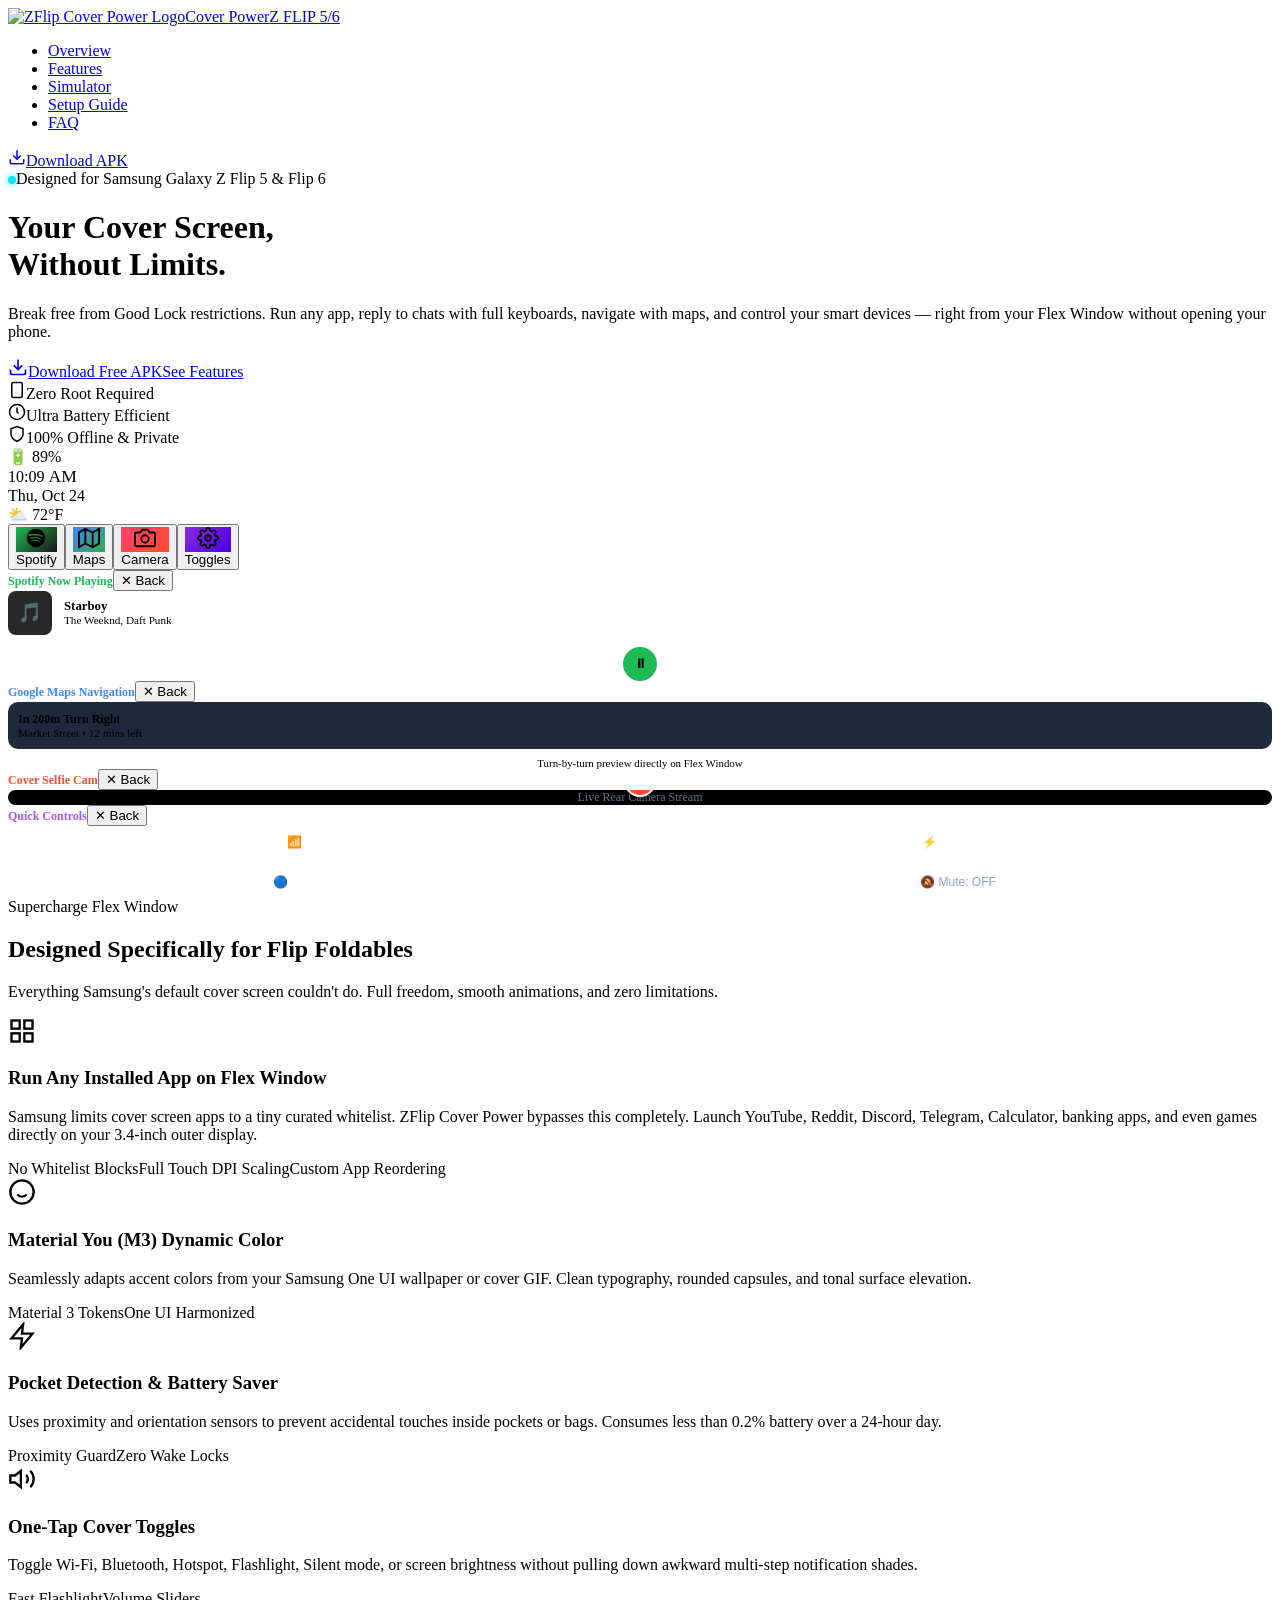
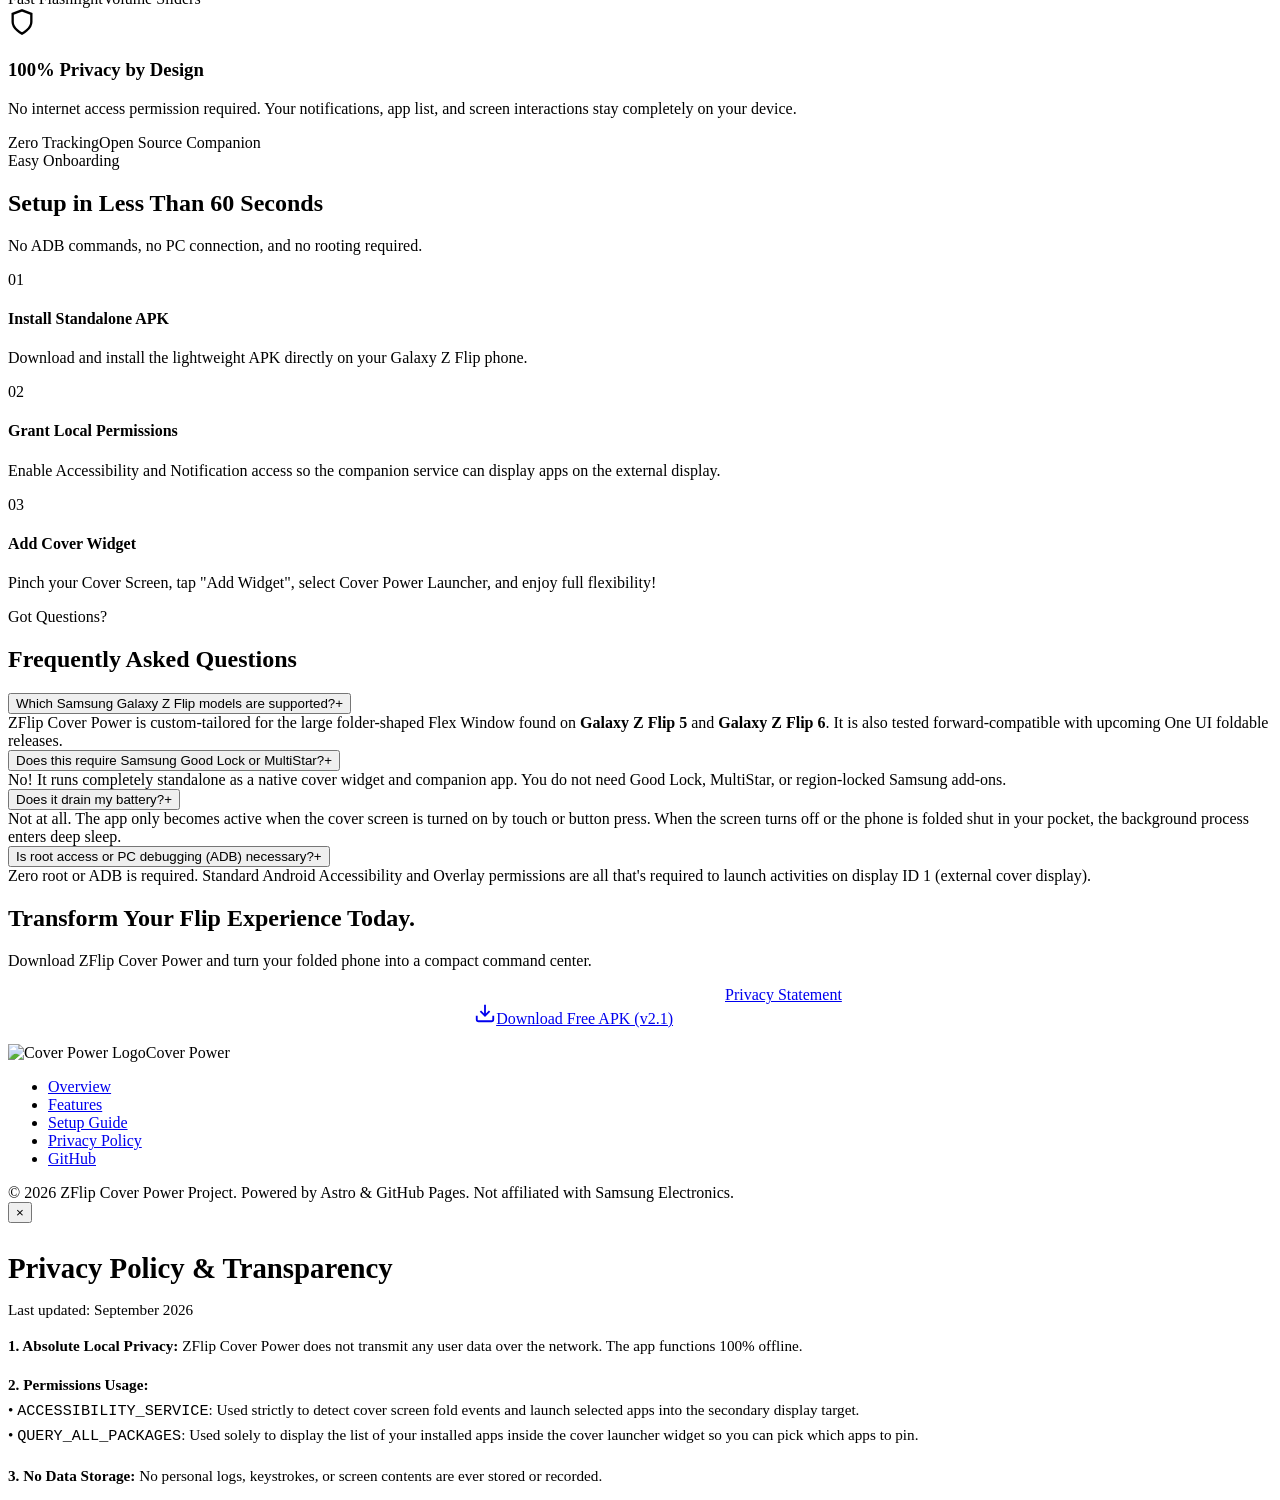
==== index.html @ f15e0ca6 "feat: initial static build for GitHub Pages" ====
<!DOCTYPE html><html lang="en"><head><meta charset="UTF-8"><meta name="viewport" content="width=device-width, initial-scale=1.0"><title>ZFlip Cover Power — Ultimate Cover Screen Launcher for Galaxy Z Flip</title><meta name="description" content="Unleash the full potential of your Samsung Galaxy Z Flip 5 &amp; Flip 6 Flex Window. Run any app, interactive widgets, quick toggles, and customized dashboards without opening your phone."><meta name="keywords" content="galaxy z flip 5 cover screen, z flip 6 flex window, good lock alternative, cover screen launcher, samsung foldable apps, material you android"><!-- OpenGraph --><meta property="og:title" content="ZFlip Cover Power — Unleash Your Galaxy Z Flip Cover Screen"><meta property="og:description" content="Run any app, widget, and quick toggle directly on your Z Flip Flex Window."><meta property="og:image" content="/zflip-power-cover-page/assets/hero_zflip.jpg"><meta property="og:type" content="website"><meta name="theme-color" content="#0b0d13"><!-- Google Fonts --><link rel="preconnect" href="https://fonts.googleapis.com"><link rel="preconnect" href="https://fonts.gstatic.com" crossorigin><link href="https://fonts.googleapis.com/css2?family=Plus+Jakarta+Sans:wght@400;500;600;700;800&family=Space+Grotesk:wght@500;600;700&display=swap" rel="stylesheet"><link rel="stylesheet" href="/zflip-power-cover-page/css/style.css"><link rel="icon" type="image/png" href="/zflip-power-cover-page/assets/logo.png"></head><body><!-- Navigation --><nav class="navbar"><div class="container nav-inner"><a href="#" class="brand-link"><img src="/zflip-power-cover-page/assets/logo.png" alt="ZFlip Cover Power Logo" class="brand-logo"><span class="brand-title">Cover Power</span><span class="brand-badge">Z FLIP 5/6</span></a><ul class="nav-links"><li><a href="#overview">Overview</a></li><li><a href="#features">Features</a></li><li><a href="#simulator">Simulator</a></li><li><a href="#guide">Setup Guide</a></li><li><a href="#faq">FAQ</a></li></ul><div class="nav-actions"><a href="#download" class="btn btn-primary"><svg width="18" height="18" viewBox="0 0 24 24" fill="none" stroke="currentColor" stroke-width="2"><path d="M21 15v4a2 2 0 0 1-2 2H5a2 2 0 0 1-2-2v-4"></path><polyline points="7 10 12 15 17 10"></polyline><line x1="12" y1="15" x2="12" y2="3"></line></svg>Download APK</a></div></div></nav><!-- Hero Section --><header class="hero" id="overview"><div class="container hero-grid"><div class="hero-content"><div class="hero-pill"><span style="display:inline-block; width:8px; height:8px; border-radius:50%; background:#00e5ff; box-shadow:0 0 8px #00e5ff;"></span>Designed for Samsung Galaxy Z Flip 5 & Flip 6</div><h1 class="hero-title">Your Cover Screen,<br><span class="gradient-text">Without Limits.</span></h1><p class="hero-lead">Break free from Good Lock restrictions. Run any app, reply to chats with full keyboards, navigate with maps, and control your smart devices — right from your Flex Window without opening your phone.</p><div class="hero-actions"><a href="#download" class="btn btn-primary btn-large"><svg width="20" height="20" viewBox="0 0 24 24" fill="none" stroke="currentColor" stroke-width="2"><path d="M21 15v4a2 2 0 0 1-2 2H5a2 2 0 0 1-2-2v-4"></path><polyline points="7 10 12 15 17 10"></polyline><line x1="12" y1="15" x2="12" y2="3"></line></svg>Download Free APK</a><a href="#features" class="btn btn-secondary btn-large">See Features</a></div><div class="hero-specs"><div class="hero-spec-item"><svg width="18" height="18" viewBox="0 0 24 24" fill="none" stroke="currentColor" stroke-width="2"><rect x="5" y="2" width="14" height="20" rx="2" ry="2"></rect><line x1="12" y1="18" x2="12.01" y2="18"></line></svg>Zero Root Required</div><div class="hero-spec-item"><svg width="18" height="18" viewBox="0 0 24 24" fill="none" stroke="currentColor" stroke-width="2"><circle cx="12" cy="12" r="10"></circle><polyline points="12 6 12 12 14 14"></polyline></svg>Ultra Battery Efficient</div><div class="hero-spec-item"><svg width="18" height="18" viewBox="0 0 24 24" fill="none" stroke="currentColor" stroke-width="2"><path d="M12 22s8-4 8-10V5l-8-3-8 3v7c0 6 8 10 8 10z"></path></svg>100% Offline & Private</div></div></div><!-- Interactive Z Flip Flex Window Mockup --><div class="phone-mockup-wrapper" id="simulator"><div class="zflip-device"><div class="camera-module"><div class="lens"></div><div class="lens"></div></div><div class="cover-screen"><div class="cover-notch-spacer"><span>🔋 89%</span></div><div class="cover-view-container"><div class="cover-header-widget"><div><div class="cover-time" id="coverClock">10:09 <span style="font-size:1.1rem; color:var(--text-secondary);">AM</span></div><div class="cover-date" id="coverDate">Thu, Oct 24</div></div><div class="cover-weather">⛅ 72°F</div></div><div class="cover-apps-grid"><button class="cover-app-icon" data-app="spotify" title="Tap to test Spotify on Cover"><div class="app-glyph" style="background: linear-gradient(135deg, #1db954 0%, #191414 100%);"><svg width="22" height="22" viewBox="0 0 24 24" fill="currentColor"><path d="M12 2C6.477 2 2 6.477 2 12s4.477 10 10 10 10-4.477 10-10S17.523 2 12 2zm4.586 14.424c-.18.295-.563.387-.857.207-2.35-1.435-5.308-1.76-8.792-.963-.335.077-.67-.133-.746-.468-.077-.334.132-.67.467-.746 3.808-.87 7.076-.5 9.721 1.113.294.18.386.563.207.857zm1.225-2.723c-.226.367-.706.482-1.072.257-2.687-1.652-6.785-2.131-9.965-1.166-.413.127-.849-.107-.975-.52-.127-.414.108-.85.52-.976 3.632-1.102 8.147-.568 11.235 1.332.366.226.481.707.257 1.073zm.105-2.835C14.692 8.95 8.085 8.732 4.673 9.768c-.494.15-1.018-.129-1.168-.623-.15-.494.129-1.019.624-1.169 3.982-1.209 11.296-.957 15.116 1.31.444.264.59.838.327 1.282-.264.443-.838.59-1.282.327z"></path></svg></div><span class="app-label">Spotify</span></button><button class="cover-app-icon" data-app="maps" title="Tap to test Maps on Cover"><div class="app-glyph" style="background: linear-gradient(135deg, #4285f4 0%, #34a853 100%);"><svg width="22" height="22" viewBox="0 0 24 24" fill="none" stroke="currentColor" stroke-width="2"><polygon points="1 6 1 22 8 18 16 22 23 18 23 2 16 6 8 2 1 6"></polygon><line x1="8" y1="2" x2="8" y2="18"></line><line x1="16" y1="6" x2="16" y2="22"></line></svg></div><span class="app-label">Maps</span></button><button class="cover-app-icon" data-app="camera" title="Tap to test Camera on Cover"><div class="app-glyph" style="background: linear-gradient(135deg, #ff416c 0%, #ff4b2b 100%);"><svg width="22" height="22" viewBox="0 0 24 24" fill="none" stroke="currentColor" stroke-width="2"><path d="M23 19a2 2 0 0 1-2 2H3a2 2 0 0 1-2-2V8a2 2 0 0 1 2-2h4l2-3h6l2 3h4a2 2 0 0 1 2 2z"></path><circle cx="12" cy="13" r="4"></circle></svg></div><span class="app-label">Camera</span></button><button class="cover-app-icon" data-app="settings" title="Tap to test Quick Toggles"><div class="app-glyph" style="background: linear-gradient(135deg, #8a2be2 0%, #4a00e0 100%);"><svg width="22" height="22" viewBox="0 0 24 24" fill="none" stroke="currentColor" stroke-width="2"><circle cx="12" cy="12" r="3"></circle><path d="M19.4 15a1.65 1.65 0 0 0 .33 1.82l.06.06a2 2 0 0 1 0 2.83 2 2 0 0 1-2.83 0l-.06-.06a1.65 1.65 0 0 0-1.82-.33 1.65 1.65 0 0 0-1 1.51V21a2 2 0 0 1-2 2 2 2 0 0 1-2-2v-.09A1.65 1.65 0 0 0 9 19.4a1.65 1.65 0 0 0-1.82.33l-.06.06a2 2 0 0 1-2.83 0 2 2 0 0 1 0-2.83l.06-.06a1.65 1.65 0 0 0 .33-1.82 1.65 1.65 0 0 0-1.51-1H3a2 2 0 0 1-2-2 2 2 0 0 1 2-2h.09A1.65 1.65 0 0 0 4.6 9a1.65 1.65 0 0 0-.33-1.82l-.06-.06a2 2 0 0 1 0-2.83 2 2 0 0 1 2.83 0l.06.06a1.65 1.65 0 0 0 1.82.33H9a1.65 1.65 0 0 0 1-1.51V3a2 2 0 0 1 2-2 2 2 0 0 1 2 2v.09a1.65 1.65 0 0 0 1 1.51 1.65 1.65 0 0 0 1.82-.33l.06-.06a2 2 0 0 1 2.83 0 2 2 0 0 1 0 2.83l-.06.06a1.65 1.65 0 0 0-.33 1.82V9a1.65 1.65 0 0 0 1.51 1H21a2 2 0 0 1 2 2 2 2 0 0 1-2 2h-.09a1.65 1.65 0 0 0-1.51 1z"></path></svg></div><span class="app-label">Toggles</span></button></div><!-- Interactive Simulated Subviews inside Cover Screen --><div class="simulated-app-view" id="sim-spotify"><div class="sim-app-header"><span style="font-size:0.75rem; font-weight:700; color:#1db954;">Spotify Now Playing</span><button class="sim-back-btn">✕ Back</button></div><div style="display:flex; align-items:center; gap:12px; margin-bottom:12px;"><div style="width:44px; height:44px; background:#282828; border-radius:8px; display:flex; align-items:center; justify-content:center; font-size:1.2rem;">🎵</div><div><div style="font-size:0.8rem; font-weight:700;">Starboy</div><div style="font-size:0.7rem; color:var(--text-secondary);">The Weeknd, Daft Punk</div></div></div><div style="display:flex; justify-content:center; align-items:center; gap:16px;"><button style="background:none; border:none; color:#fff; cursor:pointer;">⏮</button><button id="simPlayBtn" style="width:34px; height:34px; border-radius:50%; background:#1db954; border:none; color:#000; font-weight:bold; cursor:pointer;">⏸</button><button style="background:none; border:none; color:#fff; cursor:pointer;">⏭</button></div></div><div class="simulated-app-view" id="sim-maps"><div class="sim-app-header"><span style="font-size:0.75rem; font-weight:700; color:#4285f4;">Google Maps Navigation</span><button class="sim-back-btn">✕ Back</button></div><div style="background:#1e293b; border-radius:10px; padding:10px; font-size:0.75rem; margin-bottom:8px;"><div style="color:var(--accent-cyan); font-weight:bold;">In 200m Turn Right</div><div style="color:var(--text-secondary); font-size:0.7rem;">Market Street • 12 mins left</div></div><div style="font-size:0.68rem; color:var(--text-muted); text-align:center;">Turn-by-turn preview directly on Flex Window</div></div><div class="simulated-app-view" id="sim-camera"><div class="sim-app-header"><span style="font-size:0.75rem; font-weight:700; color:#ff4b2b;">Cover Selfie Cam</span><button class="sim-back-btn">✕ Back</button></div><div style="flex:1; background:#000; border-radius:8px; display:flex; align-items:center; justify-content:center; position:relative; overflow:hidden;"><span style="font-size:0.75rem; color:#64748b;">Live Rear Camera Stream</span><div style="position:absolute; bottom:8px; width:28px; height:28px; border-radius:50%; border:2px solid #fff; background:#ff4b2b;"></div></div></div><div class="simulated-app-view" id="sim-settings"><div class="sim-app-header"><span style="font-size:0.75rem; font-weight:700; color:#a855f7;">Quick Controls</span><button class="sim-back-btn">✕ Back</button></div><div style="display:grid; grid-template-columns:1fr 1fr; gap:8px;"><button class="sim-toggle active" style="padding:8px; border-radius:8px; background:var(--bg-surface-elevated); border:1px solid rgba(255,255,255,0.1); color:#fff; font-size:0.75rem; cursor:pointer;">📶 Wi-Fi: ON</button><button class="sim-toggle active" style="padding:8px; border-radius:8px; background:var(--bg-surface-elevated); border:1px solid rgba(255,255,255,0.1); color:#fff; font-size:0.75rem; cursor:pointer;">⚡ Torch: ON</button><button class="sim-toggle active" style="padding:8px; border-radius:8px; background:var(--bg-surface-elevated); border:1px solid rgba(255,255,255,0.1); color:#fff; font-size:0.75rem; cursor:pointer;">🔵 BT: Connected</button><button class="sim-toggle" style="padding:8px; border-radius:8px; background:var(--bg-surface-elevated); border:1px solid rgba(255,255,255,0.1); color:#94a3b8; font-size:0.75rem; cursor:pointer;">🔕 Mute: OFF</button></div></div></div></div></div></div></div></header><!-- Bento Features Grid --><section class="section" id="features"><div class="container"><div class="section-header"><div class="section-tag">Supercharge Flex Window</div><h2 class="section-title">Designed Specifically for Flip Foldables</h2><p class="section-desc">Everything Samsung's default cover screen couldn't do. Full freedom, smooth animations, and zero limitations.</p></div><div class="bento-grid"><div class="bento-card span-2"><div class="bento-icon"><svg width="28" height="28" viewBox="0 0 24 24" fill="none" stroke="currentColor" stroke-width="2"><rect x="3" y="3" width="7" height="7"></rect><rect x="14" y="3" width="7" height="7"></rect><rect x="14" y="14" width="7" height="7"></rect><rect x="3" y="14" width="7" height="7"></rect></svg></div><h3>Run Any Installed App on Flex Window</h3><p>Samsung limits cover screen apps to a tiny curated whitelist. ZFlip Cover Power bypasses this completely. Launch YouTube, Reddit, Discord, Telegram, Calculator, banking apps, and even games directly on your 3.4-inch outer display.</p><div class="tech-tags"><span class="tech-tag">No Whitelist Blocks</span><span class="tech-tag">Full Touch DPI Scaling</span><span class="tech-tag">Custom App Reordering</span></div></div><div class="bento-card"><div class="bento-icon"><svg width="28" height="28" viewBox="0 0 24 24" fill="none" stroke="currentColor" stroke-width="2"><circle cx="12" cy="12" r="10"></circle><path d="M8 14s1.5 2 4 2 4-2 4-2"></path><line x1="9" y1="9" x2="9.01" y2="9"></line><line x1="15" y1="9" x2="15.01" y2="9"></line></svg></div><h3>Material You (M3) Dynamic Color</h3><p>Seamlessly adapts accent colors from your Samsung One UI wallpaper or cover GIF. Clean typography, rounded capsules, and tonal surface elevation.</p><div class="tech-tags"><span class="tech-tag">Material 3 Tokens</span><span class="tech-tag">One UI Harmonized</span></div></div><div class="bento-card"><div class="bento-icon"><svg width="28" height="28" viewBox="0 0 24 24" fill="none" stroke="currentColor" stroke-width="2"><path d="M13 2L3 14h9l-1 8 10-12h-9l1-8z"></path></svg></div><h3>Pocket Detection & Battery Saver</h3><p>Uses proximity and orientation sensors to prevent accidental touches inside pockets or bags. Consumes less than 0.2% battery over a 24-hour day.</p><div class="tech-tags"><span class="tech-tag">Proximity Guard</span><span class="tech-tag">Zero Wake Locks</span></div></div><div class="bento-card"><div class="bento-icon"><svg width="28" height="28" viewBox="0 0 24 24" fill="none" stroke="currentColor" stroke-width="2"><polygon points="11 5 6 9 2 9 2 15 6 15 11 19 11 5"></polygon><path d="M19.07 4.93a10 10 0 0 1 0 14.14M15.54 8.46a5 5 0 0 1 0 7.07"></path></svg></div><h3>One-Tap Cover Toggles</h3><p>Toggle Wi-Fi, Bluetooth, Hotspot, Flashlight, Silent mode, or screen brightness without pulling down awkward multi-step notification shades.</p><div class="tech-tags"><span class="tech-tag">Fast Flashlight</span><span class="tech-tag">Volume Sliders</span></div></div><div class="bento-card"><div class="bento-icon"><svg width="28" height="28" viewBox="0 0 24 24" fill="none" stroke="currentColor" stroke-width="2"><path d="M12 22s8-4 8-10V5l-8-3-8 3v7c0 6 8 10 8 10z"></path></svg></div><h3>100% Privacy by Design</h3><p>No internet access permission required. Your notifications, app list, and screen interactions stay completely on your device.</p><div class="tech-tags"><span class="tech-tag">Zero Tracking</span><span class="tech-tag">Open Source Companion</span></div></div></div></div></section><!-- 3-Step Setup Guide --><section class="section" id="guide" style="background: rgba(255,255,255,0.01);"><div class="container"><div class="section-header"><div class="section-tag">Easy Onboarding</div><h2 class="section-title">Setup in Less Than 60 Seconds</h2><p class="section-desc">No ADB commands, no PC connection, and no rooting required.</p></div><div class="steps-grid"><div class="step-card"><div class="step-number">01</div><h4>Install Standalone APK</h4><p>Download and install the lightweight APK directly on your Galaxy Z Flip phone.</p></div><div class="step-card"><div class="step-number">02</div><h4>Grant Local Permissions</h4><p>Enable Accessibility and Notification access so the companion service can display apps on the external display.</p></div><div class="step-card"><div class="step-number">03</div><h4>Add Cover Widget</h4><p>Pinch your Cover Screen, tap "Add Widget", select Cover Power Launcher, and enjoy full flexibility!</p></div></div></div></section><!-- FAQ Section --><section class="section" id="faq"><div class="container"><div class="section-header"><div class="section-tag">Got Questions?</div><h2 class="section-title">Frequently Asked Questions</h2></div><div class="faq-grid"><div class="faq-item"><button class="faq-question">Which Samsung Galaxy Z Flip models are supported?<span class="faq-icon">+</span></button><div class="faq-answer">ZFlip Cover Power is custom-tailored for the large folder-shaped Flex Window found on <strong>Galaxy Z Flip 5</strong> and <strong>Galaxy Z Flip 6</strong>. It is also tested forward-compatible with upcoming One UI foldable releases.</div></div><div class="faq-item"><button class="faq-question">Does this require Samsung Good Lock or MultiStar?<span class="faq-icon">+</span></button><div class="faq-answer">No! It runs completely standalone as a native cover widget and companion app. You do not need Good Lock, MultiStar, or region-locked Samsung add-ons.</div></div><div class="faq-item"><button class="faq-question">Does it drain my battery?<span class="faq-icon">+</span></button><div class="faq-answer">Not at all. The app only becomes active when the cover screen is turned on by touch or button press. When the screen turns off or the phone is folded shut in your pocket, the background process enters deep sleep.</div></div><div class="faq-item"><button class="faq-question">Is root access or PC debugging (ADB) necessary?<span class="faq-icon">+</span></button><div class="faq-answer">Zero root or ADB is required. Standard Android Accessibility and Overlay permissions are all that's required to launch activities on display ID 1 (external cover display).</div></div></div></div></section><!-- Download CTA Section --><section class="section" id="download"><div class="container"><div class="cta-box"><h2>Transform Your Flip Experience Today.</h2><p>Download ZFlip Cover Power and turn your folded phone into a compact command center.</p><div style="display:flex; justify-content:center; gap:16px; flex-wrap:wrap;"><a href="#" class="btn btn-primary btn-large" style="padding: 16px 36px;"><svg width="22" height="22" viewBox="0 0 24 24" fill="none" stroke="currentColor" stroke-width="2"><path d="M21 15v4a2 2 0 0 1-2 2H5a2 2 0 0 1-2-2v-4"></path><polyline points="7 10 12 15 17 10"></polyline><line x1="12" y1="15" x2="12" y2="3"></line></svg>Download Free APK (v2.1)</a><a href="#" class="btn btn-secondary btn-large" data-modal="privacy">Privacy Statement</a></div></div></div></section><!-- Footer --><footer class="footer"><div class="container"><div class="footer-inner"><div class="brand-link"><img src="/zflip-power-cover-page/assets/logo.png" alt="Cover Power Logo" class="brand-logo"><span class="brand-title">Cover Power</span></div><ul class="footer-links"><li><a href="#overview">Overview</a></li><li><a href="#features">Features</a></li><li><a href="#guide">Setup Guide</a></li><li><a href="#" data-modal="privacy">Privacy Policy</a></li><li><a href="#">GitHub</a></li></ul></div><div class="footer-bottom">&copy; 2026 ZFlip Cover Power Project. Powered by Astro & GitHub Pages. Not affiliated with Samsung Electronics.</div></div></footer><!-- Privacy Policy Modal --><div class="modal" id="privacyModal"><div class="modal-content"><button class="modal-close" id="modalClose">&times;</button><h3 style="font-size: 1.8rem; font-weight: 800; margin-bottom: 16px;">Privacy Policy & Transparency</h3><p style="color: var(--text-secondary); margin-bottom: 14px; font-size: 0.95rem;">Last updated: September 2026</p><p style="color: var(--text-secondary); margin-bottom: 14px; font-size: 0.95rem; line-height: 1.6;"><strong>1. Absolute Local Privacy:</strong> ZFlip Cover Power does not transmit any user data over the network. The app functions 100% offline.</p><p style="color: var(--text-secondary); margin-bottom: 14px; font-size: 0.95rem; line-height: 1.6;"><strong>2. Permissions Usage:</strong><br>• <code>ACCESSIBILITY_SERVICE</code>: Used strictly to detect cover screen fold events and launch selected apps into the secondary display target.<br>• <code>QUERY_ALL_PACKAGES</code>: Used solely to display the list of your installed apps inside the cover launcher widget so you can pick which apps to pin.</p><p style="color: var(--text-secondary); margin-bottom: 14px; font-size: 0.95rem; line-height: 1.6;"><strong>3. No Data Storage:</strong> No personal logs, keystrokes, or screen contents are ever stored or recorded.</p></div></div><script src="/zflip-power-cover-page/js/main.js"></script></body></html>
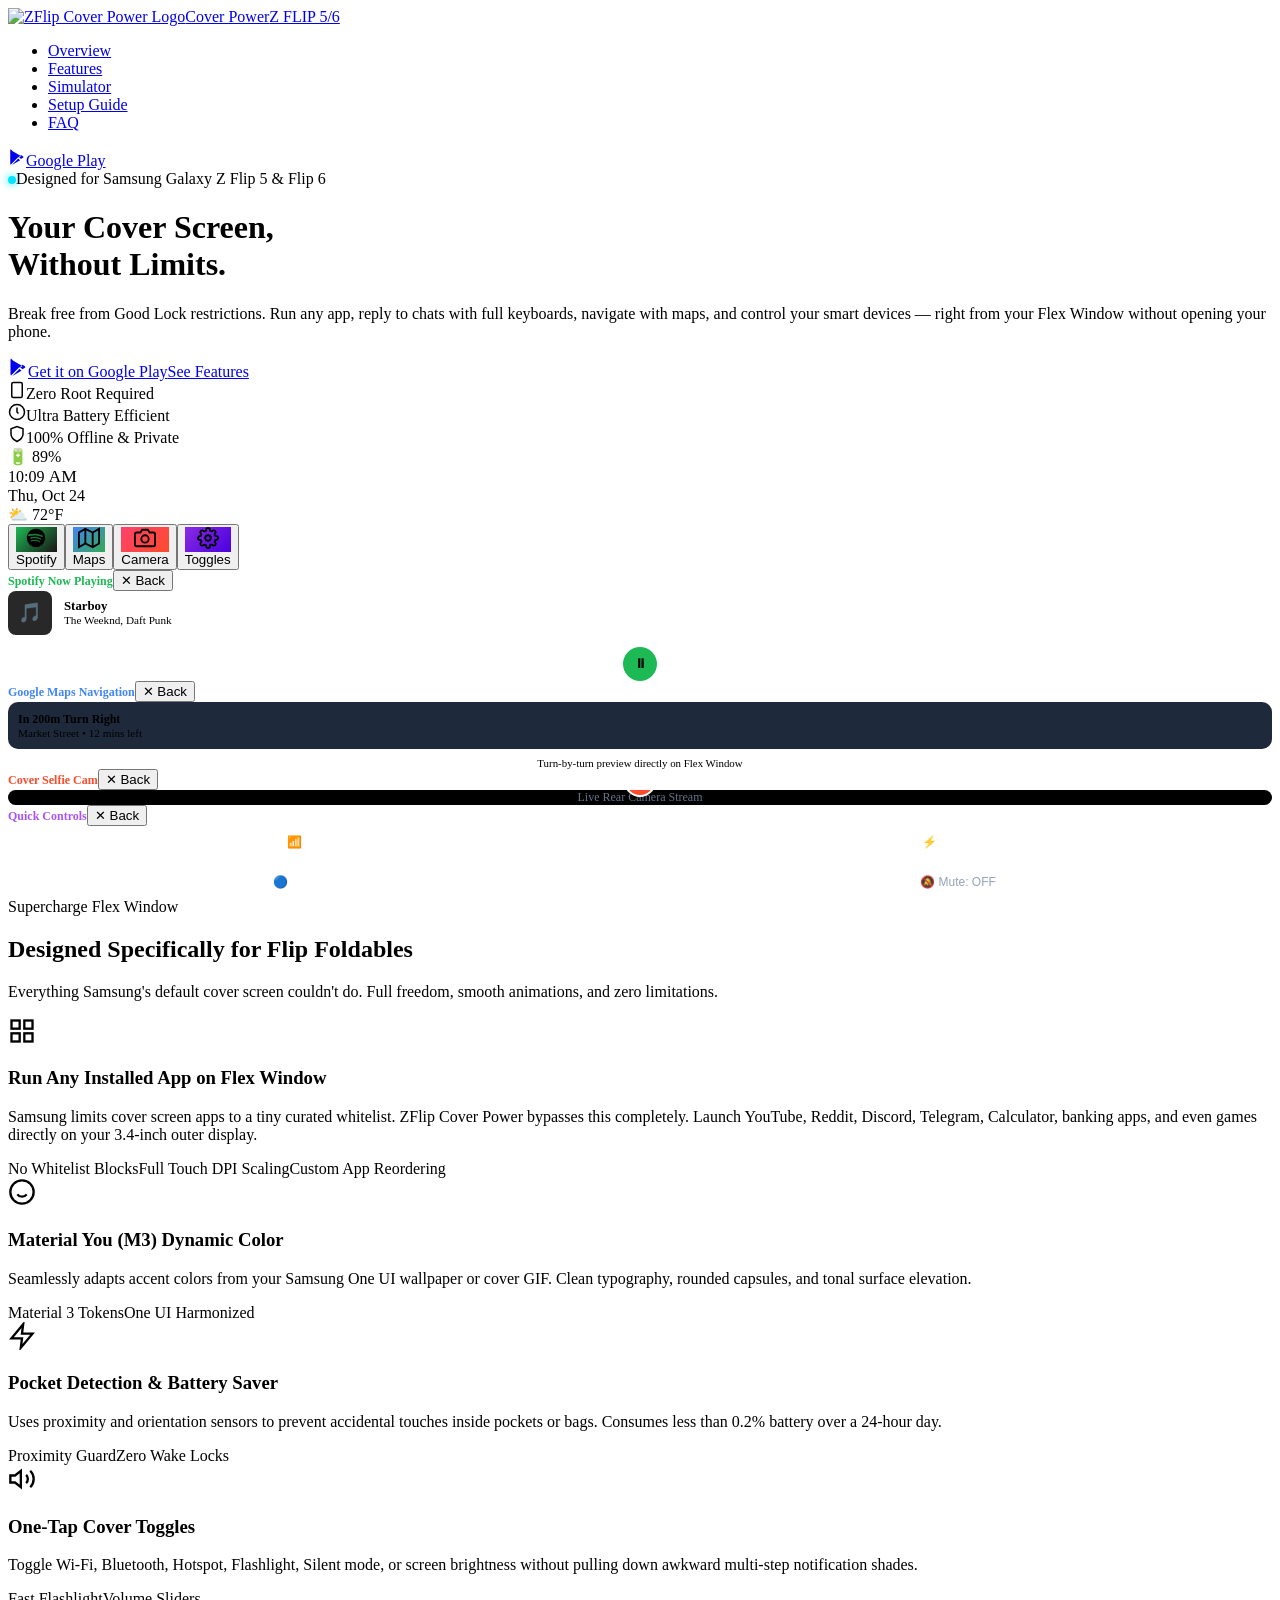
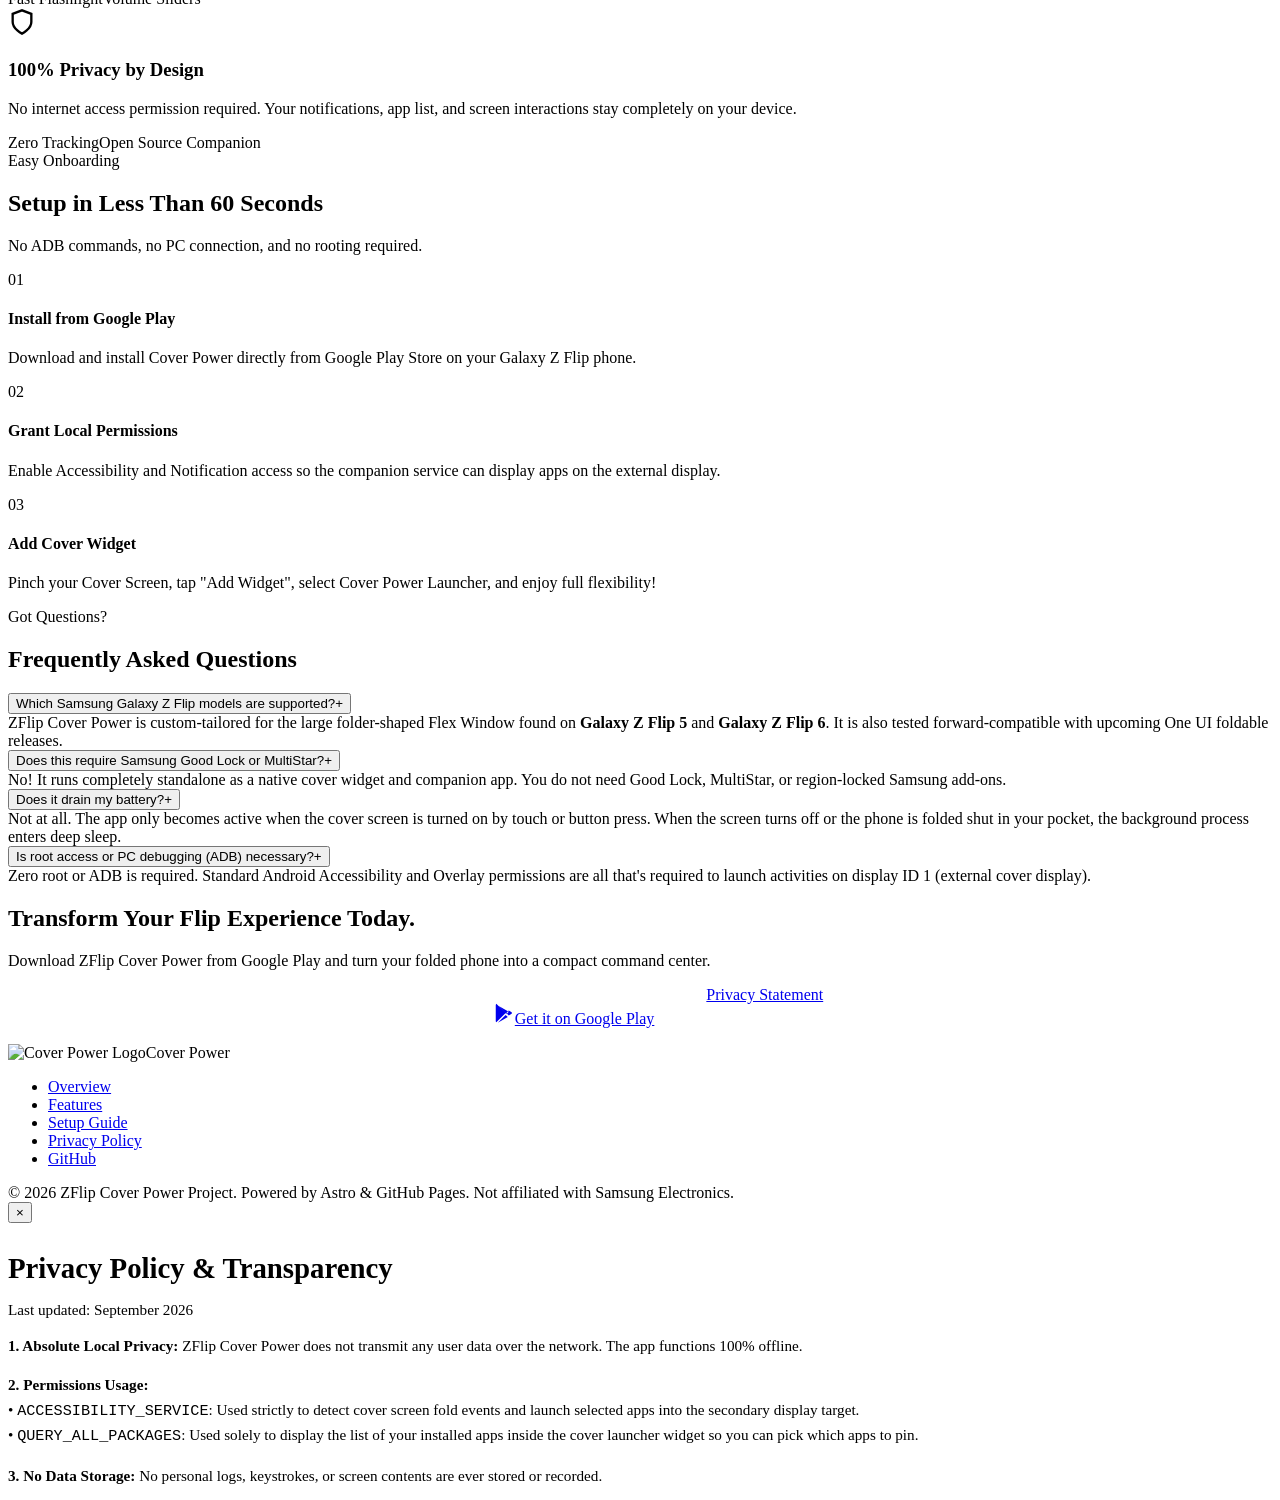
==== commit 1e619dfe: "Update from https://github.com/trungntdev-9x/zflip-power-cover-page/commit/76c6d54b349ce9c7aeb7a0899" ====
--- a/index.html
+++ b/index.html
@@ -1 +1 @@
-<!DOCTYPE html><html lang="en"><head><meta charset="UTF-8"><meta name="viewport" content="width=device-width, initial-scale=1.0"><title>ZFlip Cover Power — Ultimate Cover Screen Launcher for Galaxy Z Flip</title><meta name="description" content="Unleash the full potential of your Samsung Galaxy Z Flip 5 &amp; Flip 6 Flex Window. Run any app, interactive widgets, quick toggles, and customized dashboards without opening your phone."><meta name="keywords" content="galaxy z flip 5 cover screen, z flip 6 flex window, good lock alternative, cover screen launcher, samsung foldable apps, material you android"><!-- OpenGraph --><meta property="og:title" content="ZFlip Cover Power — Unleash Your Galaxy Z Flip Cover Screen"><meta property="og:description" content="Run any app, widget, and quick toggle directly on your Z Flip Flex Window."><meta property="og:image" content="/zflip-power-cover-page/assets/hero_zflip.jpg"><meta property="og:type" content="website"><meta name="theme-color" content="#0b0d13"><!-- Google Fonts --><link rel="preconnect" href="https://fonts.googleapis.com"><link rel="preconnect" href="https://fonts.gstatic.com" crossorigin><link href="https://fonts.googleapis.com/css2?family=Plus+Jakarta+Sans:wght@400;500;600;700;800&family=Space+Grotesk:wght@500;600;700&display=swap" rel="stylesheet"><link rel="stylesheet" href="/zflip-power-cover-page/css/style.css"><link rel="icon" type="image/png" href="/zflip-power-cover-page/assets/logo.png"></head><body><!-- Navigation --><nav class="navbar"><div class="container nav-inner"><a href="#" class="brand-link"><img src="/zflip-power-cover-page/assets/logo.png" alt="ZFlip Cover Power Logo" class="brand-logo"><span class="brand-title">Cover Power</span><span class="brand-badge">Z FLIP 5/6</span></a><ul class="nav-links"><li><a href="#overview">Overview</a></li><li><a href="#features">Features</a></li><li><a href="#simulator">Simulator</a></li><li><a href="#guide">Setup Guide</a></li><li><a href="#faq">FAQ</a></li></ul><div class="nav-actions"><a href="#download" class="btn btn-primary"><svg width="18" height="18" viewBox="0 0 24 24" fill="none" stroke="currentColor" stroke-width="2"><path d="M21 15v4a2 2 0 0 1-2 2H5a2 2 0 0 1-2-2v-4"></path><polyline points="7 10 12 15 17 10"></polyline><line x1="12" y1="15" x2="12" y2="3"></line></svg>Download APK</a></div></div></nav><!-- Hero Section --><header class="hero" id="overview"><div class="container hero-grid"><div class="hero-content"><div class="hero-pill"><span style="display:inline-block; width:8px; height:8px; border-radius:50%; background:#00e5ff; box-shadow:0 0 8px #00e5ff;"></span>Designed for Samsung Galaxy Z Flip 5 & Flip 6</div><h1 class="hero-title">Your Cover Screen,<br><span class="gradient-text">Without Limits.</span></h1><p class="hero-lead">Break free from Good Lock restrictions. Run any app, reply to chats with full keyboards, navigate with maps, and control your smart devices — right from your Flex Window without opening your phone.</p><div class="hero-actions"><a href="#download" class="btn btn-primary btn-large"><svg width="20" height="20" viewBox="0 0 24 24" fill="none" stroke="currentColor" stroke-width="2"><path d="M21 15v4a2 2 0 0 1-2 2H5a2 2 0 0 1-2-2v-4"></path><polyline points="7 10 12 15 17 10"></polyline><line x1="12" y1="15" x2="12" y2="3"></line></svg>Download Free APK</a><a href="#features" class="btn btn-secondary btn-large">See Features</a></div><div class="hero-specs"><div class="hero-spec-item"><svg width="18" height="18" viewBox="0 0 24 24" fill="none" stroke="currentColor" stroke-width="2"><rect x="5" y="2" width="14" height="20" rx="2" ry="2"></rect><line x1="12" y1="18" x2="12.01" y2="18"></line></svg>Zero Root Required</div><div class="hero-spec-item"><svg width="18" height="18" viewBox="0 0 24 24" fill="none" stroke="currentColor" stroke-width="2"><circle cx="12" cy="12" r="10"></circle><polyline points="12 6 12 12 14 14"></polyline></svg>Ultra Battery Efficient</div><div class="hero-spec-item"><svg width="18" height="18" viewBox="0 0 24 24" fill="none" stroke="currentColor" stroke-width="2"><path d="M12 22s8-4 8-10V5l-8-3-8 3v7c0 6 8 10 8 10z"></path></svg>100% Offline & Private</div></div></div><!-- Interactive Z Flip Flex Window Mockup --><div class="phone-mockup-wrapper" id="simulator"><div class="zflip-device"><div class="camera-module"><div class="lens"></div><div class="lens"></div></div><div class="cover-screen"><div class="cover-notch-spacer"><span>🔋 89%</span></div><div class="cover-view-container"><div class="cover-header-widget"><div><div class="cover-time" id="coverClock">10:09 <span style="font-size:1.1rem; color:var(--text-secondary);">AM</span></div><div class="cover-date" id="coverDate">Thu, Oct 24</div></div><div class="cover-weather">⛅ 72°F</div></div><div class="cover-apps-grid"><button class="cover-app-icon" data-app="spotify" title="Tap to test Spotify on Cover"><div class="app-glyph" style="background: linear-gradient(135deg, #1db954 0%, #191414 100%);"><svg width="22" height="22" viewBox="0 0 24 24" fill="currentColor"><path d="M12 2C6.477 2 2 6.477 2 12s4.477 10 10 10 10-4.477 10-10S17.523 2 12 2zm4.586 14.424c-.18.295-.563.387-.857.207-2.35-1.435-5.308-1.76-8.792-.963-.335.077-.67-.133-.746-.468-.077-.334.132-.67.467-.746 3.808-.87 7.076-.5 9.721 1.113.294.18.386.563.207.857zm1.225-2.723c-.226.367-.706.482-1.072.257-2.687-1.652-6.785-2.131-9.965-1.166-.413.127-.849-.107-.975-.52-.127-.414.108-.85.52-.976 3.632-1.102 8.147-.568 11.235 1.332.366.226.481.707.257 1.073zm.105-2.835C14.692 8.95 8.085 8.732 4.673 9.768c-.494.15-1.018-.129-1.168-.623-.15-.494.129-1.019.624-1.169 3.982-1.209 11.296-.957 15.116 1.31.444.264.59.838.327 1.282-.264.443-.838.59-1.282.327z"></path></svg></div><span class="app-label">Spotify</span></button><button class="cover-app-icon" data-app="maps" title="Tap to test Maps on Cover"><div class="app-glyph" style="background: linear-gradient(135deg, #4285f4 0%, #34a853 100%);"><svg width="22" height="22" viewBox="0 0 24 24" fill="none" stroke="currentColor" stroke-width="2"><polygon points="1 6 1 22 8 18 16 22 23 18 23 2 16 6 8 2 1 6"></polygon><line x1="8" y1="2" x2="8" y2="18"></line><line x1="16" y1="6" x2="16" y2="22"></line></svg></div><span class="app-label">Maps</span></button><button class="cover-app-icon" data-app="camera" title="Tap to test Camera on Cover"><div class="app-glyph" style="background: linear-gradient(135deg, #ff416c 0%, #ff4b2b 100%);"><svg width="22" height="22" viewBox="0 0 24 24" fill="none" stroke="currentColor" stroke-width="2"><path d="M23 19a2 2 0 0 1-2 2H3a2 2 0 0 1-2-2V8a2 2 0 0 1 2-2h4l2-3h6l2 3h4a2 2 0 0 1 2 2z"></path><circle cx="12" cy="13" r="4"></circle></svg></div><span class="app-label">Camera</span></button><button class="cover-app-icon" data-app="settings" title="Tap to test Quick Toggles"><div class="app-glyph" style="background: linear-gradient(135deg, #8a2be2 0%, #4a00e0 100%);"><svg width="22" height="22" viewBox="0 0 24 24" fill="none" stroke="currentColor" stroke-width="2"><circle cx="12" cy="12" r="3"></circle><path d="M19.4 15a1.65 1.65 0 0 0 .33 1.82l.06.06a2 2 0 0 1 0 2.83 2 2 0 0 1-2.83 0l-.06-.06a1.65 1.65 0 0 0-1.82-.33 1.65 1.65 0 0 0-1 1.51V21a2 2 0 0 1-2 2 2 2 0 0 1-2-2v-.09A1.65 1.65 0 0 0 9 19.4a1.65 1.65 0 0 0-1.82.33l-.06.06a2 2 0 0 1-2.83 0 2 2 0 0 1 0-2.83l.06-.06a1.65 1.65 0 0 0 .33-1.82 1.65 1.65 0 0 0-1.51-1H3a2 2 0 0 1-2-2 2 2 0 0 1 2-2h.09A1.65 1.65 0 0 0 4.6 9a1.65 1.65 0 0 0-.33-1.82l-.06-.06a2 2 0 0 1 0-2.83 2 2 0 0 1 2.83 0l.06.06a1.65 1.65 0 0 0 1.82.33H9a1.65 1.65 0 0 0 1-1.51V3a2 2 0 0 1 2-2 2 2 0 0 1 2 2v.09a1.65 1.65 0 0 0 1 1.51 1.65 1.65 0 0 0 1.82-.33l.06-.06a2 2 0 0 1 2.83 0 2 2 0 0 1 0 2.83l-.06.06a1.65 1.65 0 0 0-.33 1.82V9a1.65 1.65 0 0 0 1.51 1H21a2 2 0 0 1 2 2 2 2 0 0 1-2 2h-.09a1.65 1.65 0 0 0-1.51 1z"></path></svg></div><span class="app-label">Toggles</span></button></div><!-- Interactive Simulated Subviews inside Cover Screen --><div class="simulated-app-view" id="sim-spotify"><div class="sim-app-header"><span style="font-size:0.75rem; font-weight:700; color:#1db954;">Spotify Now Playing</span><button class="sim-back-btn">✕ Back</button></div><div style="display:flex; align-items:center; gap:12px; margin-bottom:12px;"><div style="width:44px; height:44px; background:#282828; border-radius:8px; display:flex; align-items:center; justify-content:center; font-size:1.2rem;">🎵</div><div><div style="font-size:0.8rem; font-weight:700;">Starboy</div><div style="font-size:0.7rem; color:var(--text-secondary);">The Weeknd, Daft Punk</div></div></div><div style="display:flex; justify-content:center; align-items:center; gap:16px;"><button style="background:none; border:none; color:#fff; cursor:pointer;">⏮</button><button id="simPlayBtn" style="width:34px; height:34px; border-radius:50%; background:#1db954; border:none; color:#000; font-weight:bold; cursor:pointer;">⏸</button><button style="background:none; border:none; color:#fff; cursor:pointer;">⏭</button></div></div><div class="simulated-app-view" id="sim-maps"><div class="sim-app-header"><span style="font-size:0.75rem; font-weight:700; color:#4285f4;">Google Maps Navigation</span><button class="sim-back-btn">✕ Back</button></div><div style="background:#1e293b; border-radius:10px; padding:10px; font-size:0.75rem; margin-bottom:8px;"><div style="color:var(--accent-cyan); font-weight:bold;">In 200m Turn Right</div><div style="color:var(--text-secondary); font-size:0.7rem;">Market Street • 12 mins left</div></div><div style="font-size:0.68rem; color:var(--text-muted); text-align:center;">Turn-by-turn preview directly on Flex Window</div></div><div class="simulated-app-view" id="sim-camera"><div class="sim-app-header"><span style="font-size:0.75rem; font-weight:700; color:#ff4b2b;">Cover Selfie Cam</span><button class="sim-back-btn">✕ Back</button></div><div style="flex:1; background:#000; border-radius:8px; display:flex; align-items:center; justify-content:center; position:relative; overflow:hidden;"><span style="font-size:0.75rem; color:#64748b;">Live Rear Camera Stream</span><div style="position:absolute; bottom:8px; width:28px; height:28px; border-radius:50%; border:2px solid #fff; background:#ff4b2b;"></div></div></div><div class="simulated-app-view" id="sim-settings"><div class="sim-app-header"><span style="font-size:0.75rem; font-weight:700; color:#a855f7;">Quick Controls</span><button class="sim-back-btn">✕ Back</button></div><div style="display:grid; grid-template-columns:1fr 1fr; gap:8px;"><button class="sim-toggle active" style="padding:8px; border-radius:8px; background:var(--bg-surface-elevated); border:1px solid rgba(255,255,255,0.1); color:#fff; font-size:0.75rem; cursor:pointer;">📶 Wi-Fi: ON</button><button class="sim-toggle active" style="padding:8px; border-radius:8px; background:var(--bg-surface-elevated); border:1px solid rgba(255,255,255,0.1); color:#fff; font-size:0.75rem; cursor:pointer;">⚡ Torch: ON</button><button class="sim-toggle active" style="padding:8px; border-radius:8px; background:var(--bg-surface-elevated); border:1px solid rgba(255,255,255,0.1); color:#fff; font-size:0.75rem; cursor:pointer;">🔵 BT: Connected</button><button class="sim-toggle" style="padding:8px; border-radius:8px; background:var(--bg-surface-elevated); border:1px solid rgba(255,255,255,0.1); color:#94a3b8; font-size:0.75rem; cursor:pointer;">🔕 Mute: OFF</button></div></div></div></div></div></div></div></header><!-- Bento Features Grid --><section class="section" id="features"><div class="container"><div class="section-header"><div class="section-tag">Supercharge Flex Window</div><h2 class="section-title">Designed Specifically for Flip Foldables</h2><p class="section-desc">Everything Samsung's default cover screen couldn't do. Full freedom, smooth animations, and zero limitations.</p></div><div class="bento-grid"><div class="bento-card span-2"><div class="bento-icon"><svg width="28" height="28" viewBox="0 0 24 24" fill="none" stroke="currentColor" stroke-width="2"><rect x="3" y="3" width="7" height="7"></rect><rect x="14" y="3" width="7" height="7"></rect><rect x="14" y="14" width="7" height="7"></rect><rect x="3" y="14" width="7" height="7"></rect></svg></div><h3>Run Any Installed App on Flex Window</h3><p>Samsung limits cover screen apps to a tiny curated whitelist. ZFlip Cover Power bypasses this completely. Launch YouTube, Reddit, Discord, Telegram, Calculator, banking apps, and even games directly on your 3.4-inch outer display.</p><div class="tech-tags"><span class="tech-tag">No Whitelist Blocks</span><span class="tech-tag">Full Touch DPI Scaling</span><span class="tech-tag">Custom App Reordering</span></div></div><div class="bento-card"><div class="bento-icon"><svg width="28" height="28" viewBox="0 0 24 24" fill="none" stroke="currentColor" stroke-width="2"><circle cx="12" cy="12" r="10"></circle><path d="M8 14s1.5 2 4 2 4-2 4-2"></path><line x1="9" y1="9" x2="9.01" y2="9"></line><line x1="15" y1="9" x2="15.01" y2="9"></line></svg></div><h3>Material You (M3) Dynamic Color</h3><p>Seamlessly adapts accent colors from your Samsung One UI wallpaper or cover GIF. Clean typography, rounded capsules, and tonal surface elevation.</p><div class="tech-tags"><span class="tech-tag">Material 3 Tokens</span><span class="tech-tag">One UI Harmonized</span></div></div><div class="bento-card"><div class="bento-icon"><svg width="28" height="28" viewBox="0 0 24 24" fill="none" stroke="currentColor" stroke-width="2"><path d="M13 2L3 14h9l-1 8 10-12h-9l1-8z"></path></svg></div><h3>Pocket Detection & Battery Saver</h3><p>Uses proximity and orientation sensors to prevent accidental touches inside pockets or bags. Consumes less than 0.2% battery over a 24-hour day.</p><div class="tech-tags"><span class="tech-tag">Proximity Guard</span><span class="tech-tag">Zero Wake Locks</span></div></div><div class="bento-card"><div class="bento-icon"><svg width="28" height="28" viewBox="0 0 24 24" fill="none" stroke="currentColor" stroke-width="2"><polygon points="11 5 6 9 2 9 2 15 6 15 11 19 11 5"></polygon><path d="M19.07 4.93a10 10 0 0 1 0 14.14M15.54 8.46a5 5 0 0 1 0 7.07"></path></svg></div><h3>One-Tap Cover Toggles</h3><p>Toggle Wi-Fi, Bluetooth, Hotspot, Flashlight, Silent mode, or screen brightness without pulling down awkward multi-step notification shades.</p><div class="tech-tags"><span class="tech-tag">Fast Flashlight</span><span class="tech-tag">Volume Sliders</span></div></div><div class="bento-card"><div class="bento-icon"><svg width="28" height="28" viewBox="0 0 24 24" fill="none" stroke="currentColor" stroke-width="2"><path d="M12 22s8-4 8-10V5l-8-3-8 3v7c0 6 8 10 8 10z"></path></svg></div><h3>100% Privacy by Design</h3><p>No internet access permission required. Your notifications, app list, and screen interactions stay completely on your device.</p><div class="tech-tags"><span class="tech-tag">Zero Tracking</span><span class="tech-tag">Open Source Companion</span></div></div></div></div></section><!-- 3-Step Setup Guide --><section class="section" id="guide" style="background: rgba(255,255,255,0.01);"><div class="container"><div class="section-header"><div class="section-tag">Easy Onboarding</div><h2 class="section-title">Setup in Less Than 60 Seconds</h2><p class="section-desc">No ADB commands, no PC connection, and no rooting required.</p></div><div class="steps-grid"><div class="step-card"><div class="step-number">01</div><h4>Install Standalone APK</h4><p>Download and install the lightweight APK directly on your Galaxy Z Flip phone.</p></div><div class="step-card"><div class="step-number">02</div><h4>Grant Local Permissions</h4><p>Enable Accessibility and Notification access so the companion service can display apps on the external display.</p></div><div class="step-card"><div class="step-number">03</div><h4>Add Cover Widget</h4><p>Pinch your Cover Screen, tap "Add Widget", select Cover Power Launcher, and enjoy full flexibility!</p></div></div></div></section><!-- FAQ Section --><section class="section" id="faq"><div class="container"><div class="section-header"><div class="section-tag">Got Questions?</div><h2 class="section-title">Frequently Asked Questions</h2></div><div class="faq-grid"><div class="faq-item"><button class="faq-question">Which Samsung Galaxy Z Flip models are supported?<span class="faq-icon">+</span></button><div class="faq-answer">ZFlip Cover Power is custom-tailored for the large folder-shaped Flex Window found on <strong>Galaxy Z Flip 5</strong> and <strong>Galaxy Z Flip 6</strong>. It is also tested forward-compatible with upcoming One UI foldable releases.</div></div><div class="faq-item"><button class="faq-question">Does this require Samsung Good Lock or MultiStar?<span class="faq-icon">+</span></button><div class="faq-answer">No! It runs completely standalone as a native cover widget and companion app. You do not need Good Lock, MultiStar, or region-locked Samsung add-ons.</div></div><div class="faq-item"><button class="faq-question">Does it drain my battery?<span class="faq-icon">+</span></button><div class="faq-answer">Not at all. The app only becomes active when the cover screen is turned on by touch or button press. When the screen turns off or the phone is folded shut in your pocket, the background process enters deep sleep.</div></div><div class="faq-item"><button class="faq-question">Is root access or PC debugging (ADB) necessary?<span class="faq-icon">+</span></button><div class="faq-answer">Zero root or ADB is required. Standard Android Accessibility and Overlay permissions are all that's required to launch activities on display ID 1 (external cover display).</div></div></div></div></section><!-- Download CTA Section --><section class="section" id="download"><div class="container"><div class="cta-box"><h2>Transform Your Flip Experience Today.</h2><p>Download ZFlip Cover Power and turn your folded phone into a compact command center.</p><div style="display:flex; justify-content:center; gap:16px; flex-wrap:wrap;"><a href="#" class="btn btn-primary btn-large" style="padding: 16px 36px;"><svg width="22" height="22" viewBox="0 0 24 24" fill="none" stroke="currentColor" stroke-width="2"><path d="M21 15v4a2 2 0 0 1-2 2H5a2 2 0 0 1-2-2v-4"></path><polyline points="7 10 12 15 17 10"></polyline><line x1="12" y1="15" x2="12" y2="3"></line></svg>Download Free APK (v2.1)</a><a href="#" class="btn btn-secondary btn-large" data-modal="privacy">Privacy Statement</a></div></div></div></section><!-- Footer --><footer class="footer"><div class="container"><div class="footer-inner"><div class="brand-link"><img src="/zflip-power-cover-page/assets/logo.png" alt="Cover Power Logo" class="brand-logo"><span class="brand-title">Cover Power</span></div><ul class="footer-links"><li><a href="#overview">Overview</a></li><li><a href="#features">Features</a></li><li><a href="#guide">Setup Guide</a></li><li><a href="#" data-modal="privacy">Privacy Policy</a></li><li><a href="#">GitHub</a></li></ul></div><div class="footer-bottom">&copy; 2026 ZFlip Cover Power Project. Powered by Astro & GitHub Pages. Not affiliated with Samsung Electronics.</div></div></footer><!-- Privacy Policy Modal --><div class="modal" id="privacyModal"><div class="modal-content"><button class="modal-close" id="modalClose">&times;</button><h3 style="font-size: 1.8rem; font-weight: 800; margin-bottom: 16px;">Privacy Policy & Transparency</h3><p style="color: var(--text-secondary); margin-bottom: 14px; font-size: 0.95rem;">Last updated: September 2026</p><p style="color: var(--text-secondary); margin-bottom: 14px; font-size: 0.95rem; line-height: 1.6;"><strong>1. Absolute Local Privacy:</strong> ZFlip Cover Power does not transmit any user data over the network. The app functions 100% offline.</p><p style="color: var(--text-secondary); margin-bottom: 14px; font-size: 0.95rem; line-height: 1.6;"><strong>2. Permissions Usage:</strong><br>• <code>ACCESSIBILITY_SERVICE</code>: Used strictly to detect cover screen fold events and launch selected apps into the secondary display target.<br>• <code>QUERY_ALL_PACKAGES</code>: Used solely to display the list of your installed apps inside the cover launcher widget so you can pick which apps to pin.</p><p style="color: var(--text-secondary); margin-bottom: 14px; font-size: 0.95rem; line-height: 1.6;"><strong>3. No Data Storage:</strong> No personal logs, keystrokes, or screen contents are ever stored or recorded.</p></div></div><script src="/zflip-power-cover-page/js/main.js"></script></body></html>+<!DOCTYPE html><html lang="en"><head><meta charset="UTF-8"><meta name="viewport" content="width=device-width, initial-scale=1.0"><title>ZFlip Cover Power — Ultimate Cover Screen Launcher for Galaxy Z Flip</title><meta name="description" content="Unleash the full potential of your Samsung Galaxy Z Flip 5 &amp; Flip 6 Flex Window. Run any app, interactive widgets, quick toggles, and customized dashboards without opening your phone."><meta name="keywords" content="galaxy z flip 5 cover screen, z flip 6 flex window, good lock alternative, cover screen launcher, samsung foldable apps, material you android"><!-- OpenGraph --><meta property="og:title" content="ZFlip Cover Power — Unleash Your Galaxy Z Flip Cover Screen"><meta property="og:description" content="Run any app, widget, and quick toggle directly on your Z Flip Flex Window."><meta property="og:image" content="/zflip-power-cover-web/assets/hero_zflip.jpg"><meta property="og:type" content="website"><meta name="theme-color" content="#0b0d13"><!-- Google Fonts --><link rel="preconnect" href="https://fonts.googleapis.com"><link rel="preconnect" href="https://fonts.gstatic.com" crossorigin><link href="https://fonts.googleapis.com/css2?family=Plus+Jakarta+Sans:wght@400;500;600;700;800&family=Space+Grotesk:wght@500;600;700&display=swap" rel="stylesheet"><link rel="stylesheet" href="/zflip-power-cover-web/css/style.css"><link rel="icon" type="image/png" href="/zflip-power-cover-web/assets/logo.png"></head><body><!-- Navigation --><nav class="navbar"><div class="container nav-inner"><a href="#" class="brand-link"><img src="/zflip-power-cover-web/assets/logo.png" alt="ZFlip Cover Power Logo" class="brand-logo"><span class="brand-title">Cover Power</span><span class="brand-badge">Z FLIP 5/6</span></a><ul class="nav-links"><li><a href="#overview">Overview</a></li><li><a href="#features">Features</a></li><li><a href="#simulator">Simulator</a></li><li><a href="#guide">Setup Guide</a></li><li><a href="#faq">FAQ</a></li></ul><div class="nav-actions"><a href="https://play.google.com/store/apps/details?id=com.powerflip.cover" target="_blank" rel="noopener noreferrer" class="btn btn-primary"><svg width="18" height="18" viewBox="0 0 24 24" fill="currentColor"><path d="M3.609 1.814L13.792 12 3.61 22.186A2.38 2.38 0 0 1 3 20.434V3.566c0-.66.236-1.246.609-1.752zm11.24 11.242l2.366-2.366-10.9-6.22 8.534 8.586zm2.366-3.712l2.678 1.53c1.077.616 1.077 1.624 0 2.24l-2.678 1.53-2.646-2.65 2.646-2.65zm-3.419 4.764l-8.534 8.586 10.9-6.22-2.366-2.366z"></path></svg>Google Play</a></div></div></nav><!-- Hero Section --><header class="hero" id="overview"><div class="container hero-grid"><div class="hero-content"><div class="hero-pill"><span style="display:inline-block; width:8px; height:8px; border-radius:50%; background:#00e5ff; box-shadow:0 0 8px #00e5ff;"></span>Designed for Samsung Galaxy Z Flip 5 & Flip 6</div><h1 class="hero-title">Your Cover Screen,<br><span class="gradient-text">Without Limits.</span></h1><p class="hero-lead">Break free from Good Lock restrictions. Run any app, reply to chats with full keyboards, navigate with maps, and control your smart devices — right from your Flex Window without opening your phone.</p><div class="hero-actions"><a href="https://play.google.com/store/apps/details?id=com.powerflip.cover" target="_blank" rel="noopener noreferrer" class="btn btn-primary btn-large"><svg width="20" height="20" viewBox="0 0 24 24" fill="currentColor"><path d="M3.609 1.814L13.792 12 3.61 22.186A2.38 2.38 0 0 1 3 20.434V3.566c0-.66.236-1.246.609-1.752zm11.24 11.242l2.366-2.366-10.9-6.22 8.534 8.586zm2.366-3.712l2.678 1.53c1.077.616 1.077 1.624 0 2.24l-2.678 1.53-2.646-2.65 2.646-2.65zm-3.419 4.764l-8.534 8.586 10.9-6.22-2.366-2.366z"></path></svg>Get it on Google Play</a><a href="#features" class="btn btn-secondary btn-large">See Features</a></div><div class="hero-specs"><div class="hero-spec-item"><svg width="18" height="18" viewBox="0 0 24 24" fill="none" stroke="currentColor" stroke-width="2"><rect x="5" y="2" width="14" height="20" rx="2" ry="2"></rect><line x1="12" y1="18" x2="12.01" y2="18"></line></svg>Zero Root Required</div><div class="hero-spec-item"><svg width="18" height="18" viewBox="0 0 24 24" fill="none" stroke="currentColor" stroke-width="2"><circle cx="12" cy="12" r="10"></circle><polyline points="12 6 12 12 14 14"></polyline></svg>Ultra Battery Efficient</div><div class="hero-spec-item"><svg width="18" height="18" viewBox="0 0 24 24" fill="none" stroke="currentColor" stroke-width="2"><path d="M12 22s8-4 8-10V5l-8-3-8 3v7c0 6 8 10 8 10z"></path></svg>100% Offline & Private</div></div></div><!-- Interactive Z Flip Flex Window Mockup --><div class="phone-mockup-wrapper" id="simulator"><div class="zflip-device"><div class="camera-module"><div class="lens"></div><div class="lens"></div></div><div class="cover-screen"><div class="cover-notch-spacer"><span>🔋 89%</span></div><div class="cover-view-container"><div class="cover-header-widget"><div><div class="cover-time" id="coverClock">10:09 <span style="font-size:1.1rem; color:var(--text-secondary);">AM</span></div><div class="cover-date" id="coverDate">Thu, Oct 24</div></div><div class="cover-weather">⛅ 72°F</div></div><div class="cover-apps-grid"><button class="cover-app-icon" data-app="spotify" title="Tap to test Spotify on Cover"><div class="app-glyph" style="background: linear-gradient(135deg, #1db954 0%, #191414 100%);"><svg width="22" height="22" viewBox="0 0 24 24" fill="currentColor"><path d="M12 2C6.477 2 2 6.477 2 12s4.477 10 10 10 10-4.477 10-10S17.523 2 12 2zm4.586 14.424c-.18.295-.563.387-.857.207-2.35-1.435-5.308-1.76-8.792-.963-.335.077-.67-.133-.746-.468-.077-.334.132-.67.467-.746 3.808-.87 7.076-.5 9.721 1.113.294.18.386.563.207.857zm1.225-2.723c-.226.367-.706.482-1.072.257-2.687-1.652-6.785-2.131-9.965-1.166-.413.127-.849-.107-.975-.52-.127-.414.108-.85.52-.976 3.632-1.102 8.147-.568 11.235 1.332.366.226.481.707.257 1.073zm.105-2.835C14.692 8.95 8.085 8.732 4.673 9.768c-.494.15-1.018-.129-1.168-.623-.15-.494.129-1.019.624-1.169 3.982-1.209 11.296-.957 15.116 1.31.444.264.59.838.327 1.282-.264.443-.838.59-1.282.327z"></path></svg></div><span class="app-label">Spotify</span></button><button class="cover-app-icon" data-app="maps" title="Tap to test Maps on Cover"><div class="app-glyph" style="background: linear-gradient(135deg, #4285f4 0%, #34a853 100%);"><svg width="22" height="22" viewBox="0 0 24 24" fill="none" stroke="currentColor" stroke-width="2"><polygon points="1 6 1 22 8 18 16 22 23 18 23 2 16 6 8 2 1 6"></polygon><line x1="8" y1="2" x2="8" y2="18"></line><line x1="16" y1="6" x2="16" y2="22"></line></svg></div><span class="app-label">Maps</span></button><button class="cover-app-icon" data-app="camera" title="Tap to test Camera on Cover"><div class="app-glyph" style="background: linear-gradient(135deg, #ff416c 0%, #ff4b2b 100%);"><svg width="22" height="22" viewBox="0 0 24 24" fill="none" stroke="currentColor" stroke-width="2"><path d="M23 19a2 2 0 0 1-2 2H3a2 2 0 0 1-2-2V8a2 2 0 0 1 2-2h4l2-3h6l2 3h4a2 2 0 0 1 2 2z"></path><circle cx="12" cy="13" r="4"></circle></svg></div><span class="app-label">Camera</span></button><button class="cover-app-icon" data-app="settings" title="Tap to test Quick Toggles"><div class="app-glyph" style="background: linear-gradient(135deg, #8a2be2 0%, #4a00e0 100%);"><svg width="22" height="22" viewBox="0 0 24 24" fill="none" stroke="currentColor" stroke-width="2"><circle cx="12" cy="12" r="3"></circle><path d="M19.4 15a1.65 1.65 0 0 0 .33 1.82l.06.06a2 2 0 0 1 0 2.83 2 2 0 0 1-2.83 0l-.06-.06a1.65 1.65 0 0 0-1.82-.33 1.65 1.65 0 0 0-1 1.51V21a2 2 0 0 1-2 2 2 2 0 0 1-2-2v-.09A1.65 1.65 0 0 0 9 19.4a1.65 1.65 0 0 0-1.82.33l-.06.06a2 2 0 0 1-2.83 0 2 2 0 0 1 0-2.83l.06-.06a1.65 1.65 0 0 0 .33-1.82 1.65 1.65 0 0 0-1.51-1H3a2 2 0 0 1-2-2 2 2 0 0 1 2-2h.09A1.65 1.65 0 0 0 4.6 9a1.65 1.65 0 0 0-.33-1.82l-.06-.06a2 2 0 0 1 0-2.83 2 2 0 0 1 2.83 0l.06.06a1.65 1.65 0 0 0 1.82.33H9a1.65 1.65 0 0 0 1-1.51V3a2 2 0 0 1 2-2 2 2 0 0 1 2 2v.09a1.65 1.65 0 0 0 1 1.51 1.65 1.65 0 0 0 1.82-.33l.06-.06a2 2 0 0 1 2.83 0 2 2 0 0 1 0 2.83l-.06.06a1.65 1.65 0 0 0-.33 1.82V9a1.65 1.65 0 0 0 1.51 1H21a2 2 0 0 1 2 2 2 2 0 0 1-2 2h-.09a1.65 1.65 0 0 0-1.51 1z"></path></svg></div><span class="app-label">Toggles</span></button></div><!-- Interactive Simulated Subviews inside Cover Screen --><div class="simulated-app-view" id="sim-spotify"><div class="sim-app-header"><span style="font-size:0.75rem; font-weight:700; color:#1db954;">Spotify Now Playing</span><button class="sim-back-btn">✕ Back</button></div><div style="display:flex; align-items:center; gap:12px; margin-bottom:12px;"><div style="width:44px; height:44px; background:#282828; border-radius:8px; display:flex; align-items:center; justify-content:center; font-size:1.2rem;">🎵</div><div><div style="font-size:0.8rem; font-weight:700;">Starboy</div><div style="font-size:0.7rem; color:var(--text-secondary);">The Weeknd, Daft Punk</div></div></div><div style="display:flex; justify-content:center; align-items:center; gap:16px;"><button style="background:none; border:none; color:#fff; cursor:pointer;">⏮</button><button id="simPlayBtn" style="width:34px; height:34px; border-radius:50%; background:#1db954; border:none; color:#000; font-weight:bold; cursor:pointer;">⏸</button><button style="background:none; border:none; color:#fff; cursor:pointer;">⏭</button></div></div><div class="simulated-app-view" id="sim-maps"><div class="sim-app-header"><span style="font-size:0.75rem; font-weight:700; color:#4285f4;">Google Maps Navigation</span><button class="sim-back-btn">✕ Back</button></div><div style="background:#1e293b; border-radius:10px; padding:10px; font-size:0.75rem; margin-bottom:8px;"><div style="color:var(--accent-cyan); font-weight:bold;">In 200m Turn Right</div><div style="color:var(--text-secondary); font-size:0.7rem;">Market Street • 12 mins left</div></div><div style="font-size:0.68rem; color:var(--text-muted); text-align:center;">Turn-by-turn preview directly on Flex Window</div></div><div class="simulated-app-view" id="sim-camera"><div class="sim-app-header"><span style="font-size:0.75rem; font-weight:700; color:#ff4b2b;">Cover Selfie Cam</span><button class="sim-back-btn">✕ Back</button></div><div style="flex:1; background:#000; border-radius:8px; display:flex; align-items:center; justify-content:center; position:relative; overflow:hidden;"><span style="font-size:0.75rem; color:#64748b;">Live Rear Camera Stream</span><div style="position:absolute; bottom:8px; width:28px; height:28px; border-radius:50%; border:2px solid #fff; background:#ff4b2b;"></div></div></div><div class="simulated-app-view" id="sim-settings"><div class="sim-app-header"><span style="font-size:0.75rem; font-weight:700; color:#a855f7;">Quick Controls</span><button class="sim-back-btn">✕ Back</button></div><div style="display:grid; grid-template-columns:1fr 1fr; gap:8px;"><button class="sim-toggle active" style="padding:8px; border-radius:8px; background:var(--bg-surface-elevated); border:1px solid rgba(255,255,255,0.1); color:#fff; font-size:0.75rem; cursor:pointer;">📶 Wi-Fi: ON</button><button class="sim-toggle active" style="padding:8px; border-radius:8px; background:var(--bg-surface-elevated); border:1px solid rgba(255,255,255,0.1); color:#fff; font-size:0.75rem; cursor:pointer;">⚡ Torch: ON</button><button class="sim-toggle active" style="padding:8px; border-radius:8px; background:var(--bg-surface-elevated); border:1px solid rgba(255,255,255,0.1); color:#fff; font-size:0.75rem; cursor:pointer;">🔵 BT: Connected</button><button class="sim-toggle" style="padding:8px; border-radius:8px; background:var(--bg-surface-elevated); border:1px solid rgba(255,255,255,0.1); color:#94a3b8; font-size:0.75rem; cursor:pointer;">🔕 Mute: OFF</button></div></div></div></div></div></div></div></header><!-- Bento Features Grid --><section class="section" id="features"><div class="container"><div class="section-header"><div class="section-tag">Supercharge Flex Window</div><h2 class="section-title">Designed Specifically for Flip Foldables</h2><p class="section-desc">Everything Samsung's default cover screen couldn't do. Full freedom, smooth animations, and zero limitations.</p></div><div class="bento-grid"><div class="bento-card span-2"><div class="bento-icon"><svg width="28" height="28" viewBox="0 0 24 24" fill="none" stroke="currentColor" stroke-width="2"><rect x="3" y="3" width="7" height="7"></rect><rect x="14" y="3" width="7" height="7"></rect><rect x="14" y="14" width="7" height="7"></rect><rect x="3" y="14" width="7" height="7"></rect></svg></div><h3>Run Any Installed App on Flex Window</h3><p>Samsung limits cover screen apps to a tiny curated whitelist. ZFlip Cover Power bypasses this completely. Launch YouTube, Reddit, Discord, Telegram, Calculator, banking apps, and even games directly on your 3.4-inch outer display.</p><div class="tech-tags"><span class="tech-tag">No Whitelist Blocks</span><span class="tech-tag">Full Touch DPI Scaling</span><span class="tech-tag">Custom App Reordering</span></div></div><div class="bento-card"><div class="bento-icon"><svg width="28" height="28" viewBox="0 0 24 24" fill="none" stroke="currentColor" stroke-width="2"><circle cx="12" cy="12" r="10"></circle><path d="M8 14s1.5 2 4 2 4-2 4-2"></path><line x1="9" y1="9" x2="9.01" y2="9"></line><line x1="15" y1="9" x2="15.01" y2="9"></line></svg></div><h3>Material You (M3) Dynamic Color</h3><p>Seamlessly adapts accent colors from your Samsung One UI wallpaper or cover GIF. Clean typography, rounded capsules, and tonal surface elevation.</p><div class="tech-tags"><span class="tech-tag">Material 3 Tokens</span><span class="tech-tag">One UI Harmonized</span></div></div><div class="bento-card"><div class="bento-icon"><svg width="28" height="28" viewBox="0 0 24 24" fill="none" stroke="currentColor" stroke-width="2"><path d="M13 2L3 14h9l-1 8 10-12h-9l1-8z"></path></svg></div><h3>Pocket Detection & Battery Saver</h3><p>Uses proximity and orientation sensors to prevent accidental touches inside pockets or bags. Consumes less than 0.2% battery over a 24-hour day.</p><div class="tech-tags"><span class="tech-tag">Proximity Guard</span><span class="tech-tag">Zero Wake Locks</span></div></div><div class="bento-card"><div class="bento-icon"><svg width="28" height="28" viewBox="0 0 24 24" fill="none" stroke="currentColor" stroke-width="2"><polygon points="11 5 6 9 2 9 2 15 6 15 11 19 11 5"></polygon><path d="M19.07 4.93a10 10 0 0 1 0 14.14M15.54 8.46a5 5 0 0 1 0 7.07"></path></svg></div><h3>One-Tap Cover Toggles</h3><p>Toggle Wi-Fi, Bluetooth, Hotspot, Flashlight, Silent mode, or screen brightness without pulling down awkward multi-step notification shades.</p><div class="tech-tags"><span class="tech-tag">Fast Flashlight</span><span class="tech-tag">Volume Sliders</span></div></div><div class="bento-card"><div class="bento-icon"><svg width="28" height="28" viewBox="0 0 24 24" fill="none" stroke="currentColor" stroke-width="2"><path d="M12 22s8-4 8-10V5l-8-3-8 3v7c0 6 8 10 8 10z"></path></svg></div><h3>100% Privacy by Design</h3><p>No internet access permission required. Your notifications, app list, and screen interactions stay completely on your device.</p><div class="tech-tags"><span class="tech-tag">Zero Tracking</span><span class="tech-tag">Open Source Companion</span></div></div></div></div></section><!-- 3-Step Setup Guide --><section class="section" id="guide" style="background: rgba(255,255,255,0.01);"><div class="container"><div class="section-header"><div class="section-tag">Easy Onboarding</div><h2 class="section-title">Setup in Less Than 60 Seconds</h2><p class="section-desc">No ADB commands, no PC connection, and no rooting required.</p></div><div class="steps-grid"><div class="step-card"><div class="step-number">01</div><h4>Install from Google Play</h4><p>Download and install Cover Power directly from Google Play Store on your Galaxy Z Flip phone.</p></div><div class="step-card"><div class="step-number">02</div><h4>Grant Local Permissions</h4><p>Enable Accessibility and Notification access so the companion service can display apps on the external display.</p></div><div class="step-card"><div class="step-number">03</div><h4>Add Cover Widget</h4><p>Pinch your Cover Screen, tap "Add Widget", select Cover Power Launcher, and enjoy full flexibility!</p></div></div></div></section><!-- FAQ Section --><section class="section" id="faq"><div class="container"><div class="section-header"><div class="section-tag">Got Questions?</div><h2 class="section-title">Frequently Asked Questions</h2></div><div class="faq-grid"><div class="faq-item"><button class="faq-question">Which Samsung Galaxy Z Flip models are supported?<span class="faq-icon">+</span></button><div class="faq-answer">ZFlip Cover Power is custom-tailored for the large folder-shaped Flex Window found on <strong>Galaxy Z Flip 5</strong> and <strong>Galaxy Z Flip 6</strong>. It is also tested forward-compatible with upcoming One UI foldable releases.</div></div><div class="faq-item"><button class="faq-question">Does this require Samsung Good Lock or MultiStar?<span class="faq-icon">+</span></button><div class="faq-answer">No! It runs completely standalone as a native cover widget and companion app. You do not need Good Lock, MultiStar, or region-locked Samsung add-ons.</div></div><div class="faq-item"><button class="faq-question">Does it drain my battery?<span class="faq-icon">+</span></button><div class="faq-answer">Not at all. The app only becomes active when the cover screen is turned on by touch or button press. When the screen turns off or the phone is folded shut in your pocket, the background process enters deep sleep.</div></div><div class="faq-item"><button class="faq-question">Is root access or PC debugging (ADB) necessary?<span class="faq-icon">+</span></button><div class="faq-answer">Zero root or ADB is required. Standard Android Accessibility and Overlay permissions are all that's required to launch activities on display ID 1 (external cover display).</div></div></div></div></section><!-- Download CTA Section --><section class="section" id="download"><div class="container"><div class="cta-box"><h2>Transform Your Flip Experience Today.</h2><p>Download ZFlip Cover Power from Google Play and turn your folded phone into a compact command center.</p><div style="display:flex; justify-content:center; gap:16px; flex-wrap:wrap;"><a href="https://play.google.com/store/apps/details?id=com.powerflip.cover" target="_blank" rel="noopener noreferrer" class="btn btn-primary btn-large" style="padding: 16px 36px;"><svg width="22" height="22" viewBox="0 0 24 24" fill="currentColor"><path d="M3.609 1.814L13.792 12 3.61 22.186A2.38 2.38 0 0 1 3 20.434V3.566c0-.66.236-1.246.609-1.752zm11.24 11.242l2.366-2.366-10.9-6.22 8.534 8.586zm2.366-3.712l2.678 1.53c1.077.616 1.077 1.624 0 2.24l-2.678 1.53-2.646-2.65 2.646-2.65zm-3.419 4.764l-8.534 8.586 10.9-6.22-2.366-2.366z"></path></svg>Get it on Google Play</a><a href="#" class="btn btn-secondary btn-large" data-modal="privacy">Privacy Statement</a></div></div></div></section><!-- Footer --><footer class="footer"><div class="container"><div class="footer-inner"><div class="brand-link"><img src="/zflip-power-cover-web/assets/logo.png" alt="Cover Power Logo" class="brand-logo"><span class="brand-title">Cover Power</span></div><ul class="footer-links"><li><a href="#overview">Overview</a></li><li><a href="#features">Features</a></li><li><a href="#guide">Setup Guide</a></li><li><a href="#" data-modal="privacy">Privacy Policy</a></li><li><a href="#">GitHub</a></li></ul></div><div class="footer-bottom">&copy; 2026 ZFlip Cover Power Project. Powered by Astro & GitHub Pages. Not affiliated with Samsung Electronics.</div></div></footer><!-- Privacy Policy Modal --><div class="modal" id="privacyModal"><div class="modal-content"><button class="modal-close" id="modalClose">&times;</button><h3 style="font-size: 1.8rem; font-weight: 800; margin-bottom: 16px;">Privacy Policy & Transparency</h3><p style="color: var(--text-secondary); margin-bottom: 14px; font-size: 0.95rem;">Last updated: September 2026</p><p style="color: var(--text-secondary); margin-bottom: 14px; font-size: 0.95rem; line-height: 1.6;"><strong>1. Absolute Local Privacy:</strong> ZFlip Cover Power does not transmit any user data over the network. The app functions 100% offline.</p><p style="color: var(--text-secondary); margin-bottom: 14px; font-size: 0.95rem; line-height: 1.6;"><strong>2. Permissions Usage:</strong><br>• <code>ACCESSIBILITY_SERVICE</code>: Used strictly to detect cover screen fold events and launch selected apps into the secondary display target.<br>• <code>QUERY_ALL_PACKAGES</code>: Used solely to display the list of your installed apps inside the cover launcher widget so you can pick which apps to pin.</p><p style="color: var(--text-secondary); margin-bottom: 14px; font-size: 0.95rem; line-height: 1.6;"><strong>3. No Data Storage:</strong> No personal logs, keystrokes, or screen contents are ever stored or recorded.</p></div></div><script src="/zflip-power-cover-web/js/main.js"></script></body></html>
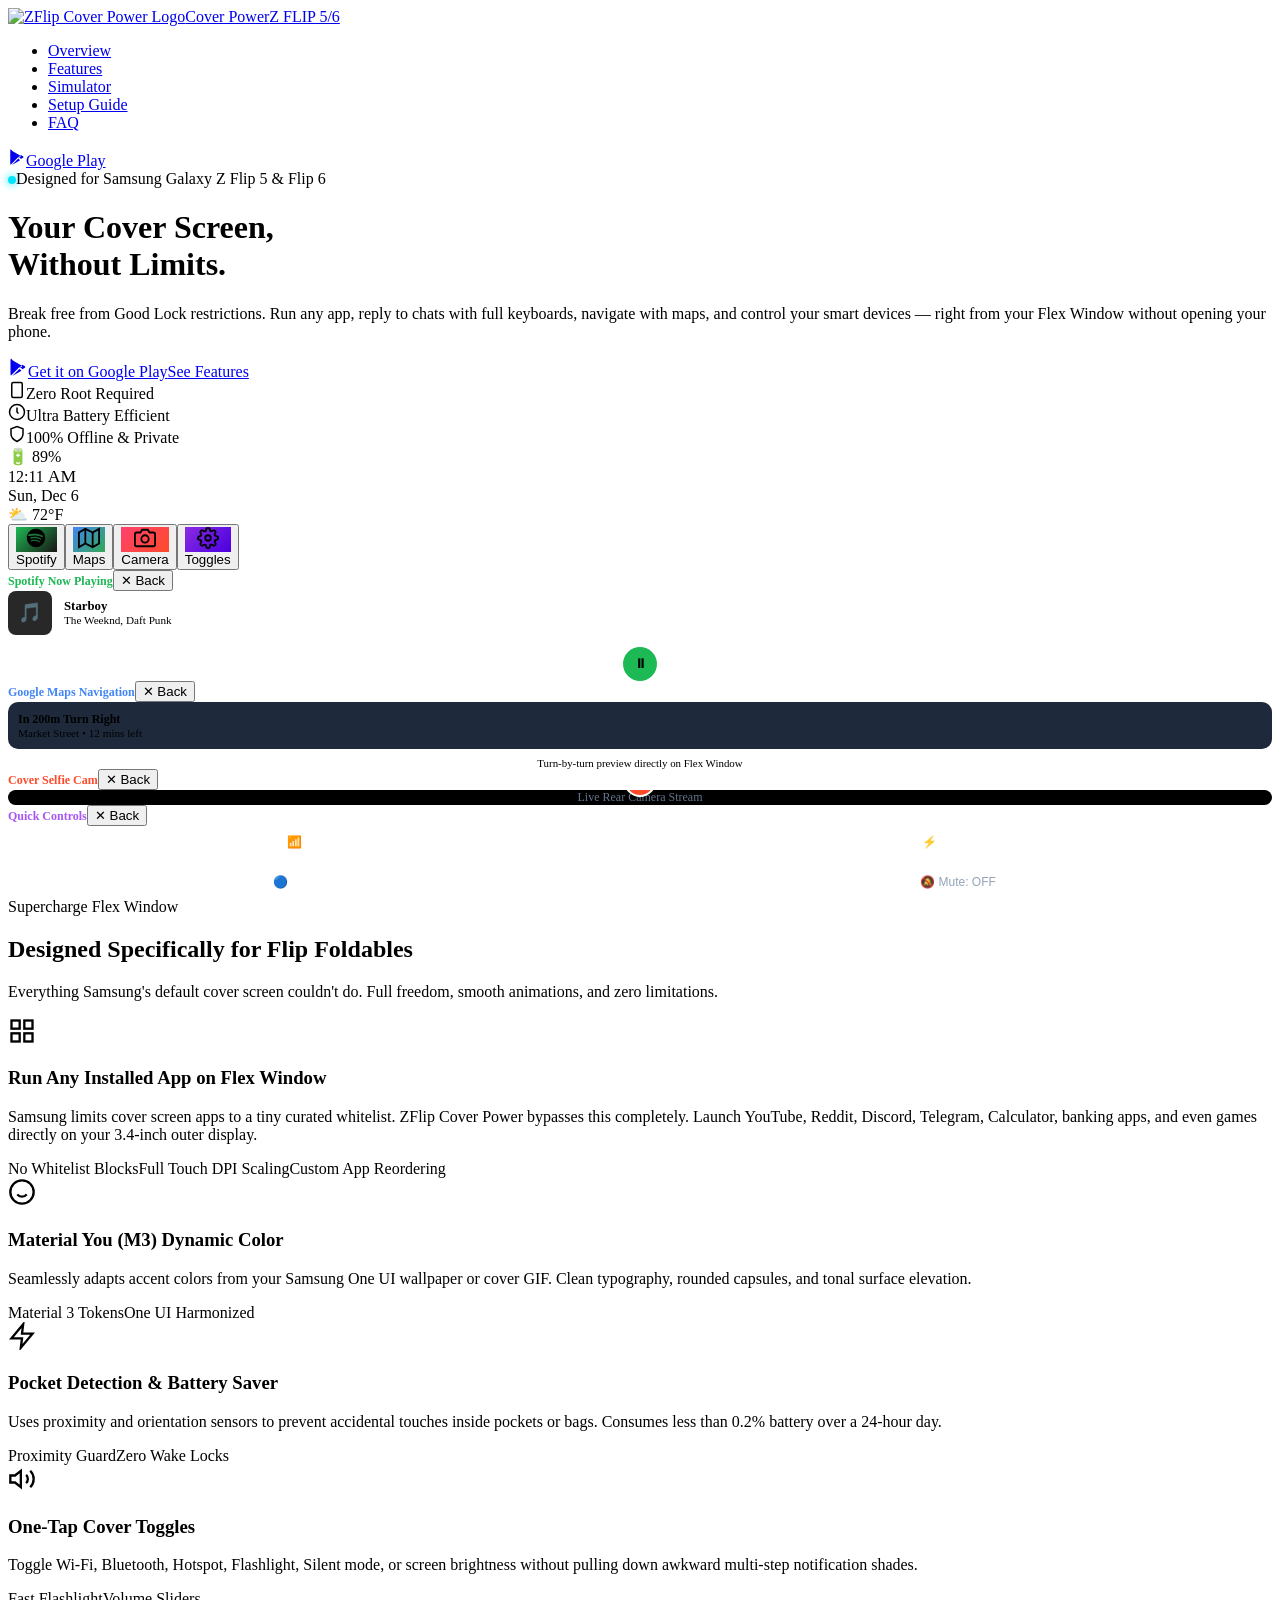
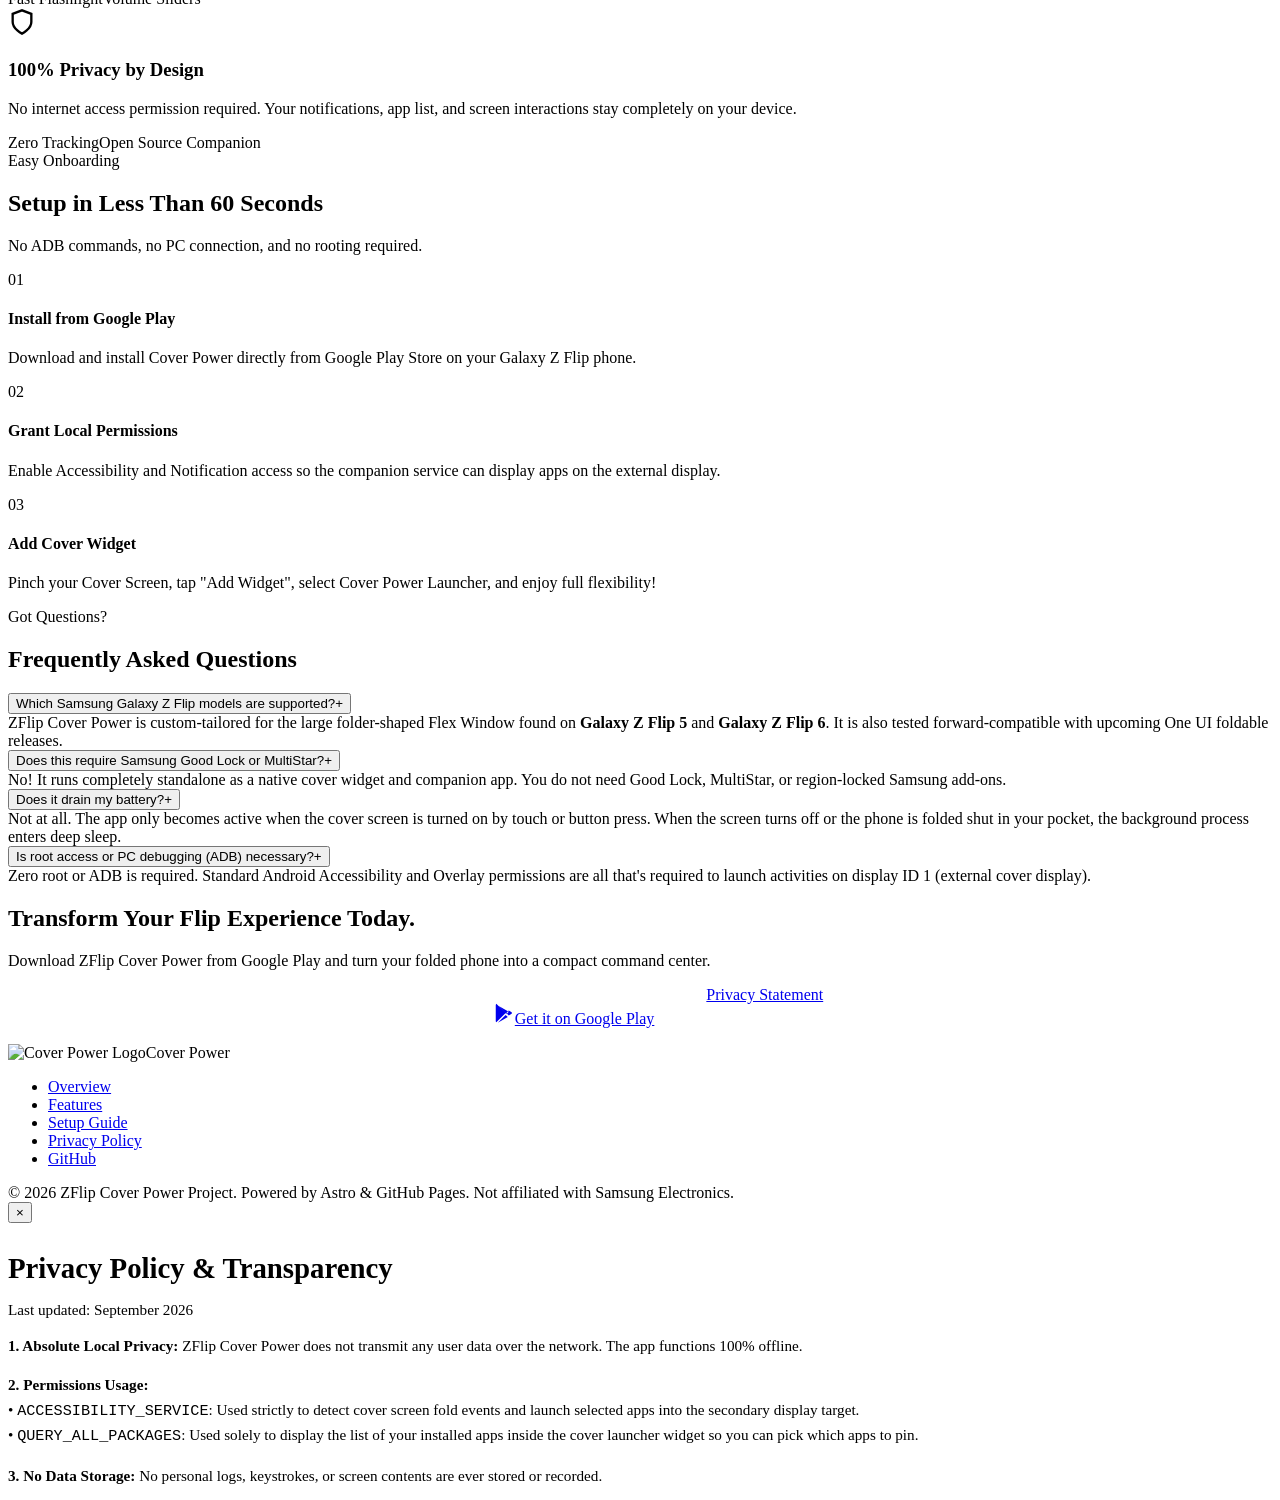
==== commit 3cdca52c: "Update from https://github.com/trungntdev-9x/zflip-power-cover-page/commit/94fe75f69bc971108c2db6e04" ====
--- a/index.html
+++ b/index.html
@@ -1 +1 @@
-<!DOCTYPE html><html lang="en"><head><meta charset="UTF-8"><meta name="viewport" content="width=device-width, initial-scale=1.0"><title>ZFlip Cover Power — Ultimate Cover Screen Launcher for Galaxy Z Flip</title><meta name="description" content="Unleash the full potential of your Samsung Galaxy Z Flip 5 &amp; Flip 6 Flex Window. Run any app, interactive widgets, quick toggles, and customized dashboards without opening your phone."><meta name="keywords" content="galaxy z flip 5 cover screen, z flip 6 flex window, good lock alternative, cover screen launcher, samsung foldable apps, material you android"><!-- OpenGraph --><meta property="og:title" content="ZFlip Cover Power — Unleash Your Galaxy Z Flip Cover Screen"><meta property="og:description" content="Run any app, widget, and quick toggle directly on your Z Flip Flex Window."><meta property="og:image" content="/zflip-power-cover-web/assets/hero_zflip.jpg"><meta property="og:type" content="website"><meta name="theme-color" content="#0b0d13"><!-- Google Fonts --><link rel="preconnect" href="https://fonts.googleapis.com"><link rel="preconnect" href="https://fonts.gstatic.com" crossorigin><link href="https://fonts.googleapis.com/css2?family=Plus+Jakarta+Sans:wght@400;500;600;700;800&family=Space+Grotesk:wght@500;600;700&display=swap" rel="stylesheet"><link rel="stylesheet" href="/zflip-power-cover-web/css/style.css"><link rel="icon" type="image/png" href="/zflip-power-cover-web/assets/logo.png"></head><body><!-- Navigation --><nav class="navbar"><div class="container nav-inner"><a href="#" class="brand-link"><img src="/zflip-power-cover-web/assets/logo.png" alt="ZFlip Cover Power Logo" class="brand-logo"><span class="brand-title">Cover Power</span><span class="brand-badge">Z FLIP 5/6</span></a><ul class="nav-links"><li><a href="#overview">Overview</a></li><li><a href="#features">Features</a></li><li><a href="#simulator">Simulator</a></li><li><a href="#guide">Setup Guide</a></li><li><a href="#faq">FAQ</a></li></ul><div class="nav-actions"><a href="https://play.google.com/store/apps/details?id=com.powerflip.cover" target="_blank" rel="noopener noreferrer" class="btn btn-primary"><svg width="18" height="18" viewBox="0 0 24 24" fill="currentColor"><path d="M3.609 1.814L13.792 12 3.61 22.186A2.38 2.38 0 0 1 3 20.434V3.566c0-.66.236-1.246.609-1.752zm11.24 11.242l2.366-2.366-10.9-6.22 8.534 8.586zm2.366-3.712l2.678 1.53c1.077.616 1.077 1.624 0 2.24l-2.678 1.53-2.646-2.65 2.646-2.65zm-3.419 4.764l-8.534 8.586 10.9-6.22-2.366-2.366z"></path></svg>Google Play</a></div></div></nav><!-- Hero Section --><header class="hero" id="overview"><div class="container hero-grid"><div class="hero-content"><div class="hero-pill"><span style="display:inline-block; width:8px; height:8px; border-radius:50%; background:#00e5ff; box-shadow:0 0 8px #00e5ff;"></span>Designed for Samsung Galaxy Z Flip 5 & Flip 6</div><h1 class="hero-title">Your Cover Screen,<br><span class="gradient-text">Without Limits.</span></h1><p class="hero-lead">Break free from Good Lock restrictions. Run any app, reply to chats with full keyboards, navigate with maps, and control your smart devices — right from your Flex Window without opening your phone.</p><div class="hero-actions"><a href="https://play.google.com/store/apps/details?id=com.powerflip.cover" target="_blank" rel="noopener noreferrer" class="btn btn-primary btn-large"><svg width="20" height="20" viewBox="0 0 24 24" fill="currentColor"><path d="M3.609 1.814L13.792 12 3.61 22.186A2.38 2.38 0 0 1 3 20.434V3.566c0-.66.236-1.246.609-1.752zm11.24 11.242l2.366-2.366-10.9-6.22 8.534 8.586zm2.366-3.712l2.678 1.53c1.077.616 1.077 1.624 0 2.24l-2.678 1.53-2.646-2.65 2.646-2.65zm-3.419 4.764l-8.534 8.586 10.9-6.22-2.366-2.366z"></path></svg>Get it on Google Play</a><a href="#features" class="btn btn-secondary btn-large">See Features</a></div><div class="hero-specs"><div class="hero-spec-item"><svg width="18" height="18" viewBox="0 0 24 24" fill="none" stroke="currentColor" stroke-width="2"><rect x="5" y="2" width="14" height="20" rx="2" ry="2"></rect><line x1="12" y1="18" x2="12.01" y2="18"></line></svg>Zero Root Required</div><div class="hero-spec-item"><svg width="18" height="18" viewBox="0 0 24 24" fill="none" stroke="currentColor" stroke-width="2"><circle cx="12" cy="12" r="10"></circle><polyline points="12 6 12 12 14 14"></polyline></svg>Ultra Battery Efficient</div><div class="hero-spec-item"><svg width="18" height="18" viewBox="0 0 24 24" fill="none" stroke="currentColor" stroke-width="2"><path d="M12 22s8-4 8-10V5l-8-3-8 3v7c0 6 8 10 8 10z"></path></svg>100% Offline & Private</div></div></div><!-- Interactive Z Flip Flex Window Mockup --><div class="phone-mockup-wrapper" id="simulator"><div class="zflip-device"><div class="camera-module"><div class="lens"></div><div class="lens"></div></div><div class="cover-screen"><div class="cover-notch-spacer"><span>🔋 89%</span></div><div class="cover-view-container"><div class="cover-header-widget"><div><div class="cover-time" id="coverClock">10:09 <span style="font-size:1.1rem; color:var(--text-secondary);">AM</span></div><div class="cover-date" id="coverDate">Thu, Oct 24</div></div><div class="cover-weather">⛅ 72°F</div></div><div class="cover-apps-grid"><button class="cover-app-icon" data-app="spotify" title="Tap to test Spotify on Cover"><div class="app-glyph" style="background: linear-gradient(135deg, #1db954 0%, #191414 100%);"><svg width="22" height="22" viewBox="0 0 24 24" fill="currentColor"><path d="M12 2C6.477 2 2 6.477 2 12s4.477 10 10 10 10-4.477 10-10S17.523 2 12 2zm4.586 14.424c-.18.295-.563.387-.857.207-2.35-1.435-5.308-1.76-8.792-.963-.335.077-.67-.133-.746-.468-.077-.334.132-.67.467-.746 3.808-.87 7.076-.5 9.721 1.113.294.18.386.563.207.857zm1.225-2.723c-.226.367-.706.482-1.072.257-2.687-1.652-6.785-2.131-9.965-1.166-.413.127-.849-.107-.975-.52-.127-.414.108-.85.52-.976 3.632-1.102 8.147-.568 11.235 1.332.366.226.481.707.257 1.073zm.105-2.835C14.692 8.95 8.085 8.732 4.673 9.768c-.494.15-1.018-.129-1.168-.623-.15-.494.129-1.019.624-1.169 3.982-1.209 11.296-.957 15.116 1.31.444.264.59.838.327 1.282-.264.443-.838.59-1.282.327z"></path></svg></div><span class="app-label">Spotify</span></button><button class="cover-app-icon" data-app="maps" title="Tap to test Maps on Cover"><div class="app-glyph" style="background: linear-gradient(135deg, #4285f4 0%, #34a853 100%);"><svg width="22" height="22" viewBox="0 0 24 24" fill="none" stroke="currentColor" stroke-width="2"><polygon points="1 6 1 22 8 18 16 22 23 18 23 2 16 6 8 2 1 6"></polygon><line x1="8" y1="2" x2="8" y2="18"></line><line x1="16" y1="6" x2="16" y2="22"></line></svg></div><span class="app-label">Maps</span></button><button class="cover-app-icon" data-app="camera" title="Tap to test Camera on Cover"><div class="app-glyph" style="background: linear-gradient(135deg, #ff416c 0%, #ff4b2b 100%);"><svg width="22" height="22" viewBox="0 0 24 24" fill="none" stroke="currentColor" stroke-width="2"><path d="M23 19a2 2 0 0 1-2 2H3a2 2 0 0 1-2-2V8a2 2 0 0 1 2-2h4l2-3h6l2 3h4a2 2 0 0 1 2 2z"></path><circle cx="12" cy="13" r="4"></circle></svg></div><span class="app-label">Camera</span></button><button class="cover-app-icon" data-app="settings" title="Tap to test Quick Toggles"><div class="app-glyph" style="background: linear-gradient(135deg, #8a2be2 0%, #4a00e0 100%);"><svg width="22" height="22" viewBox="0 0 24 24" fill="none" stroke="currentColor" stroke-width="2"><circle cx="12" cy="12" r="3"></circle><path d="M19.4 15a1.65 1.65 0 0 0 .33 1.82l.06.06a2 2 0 0 1 0 2.83 2 2 0 0 1-2.83 0l-.06-.06a1.65 1.65 0 0 0-1.82-.33 1.65 1.65 0 0 0-1 1.51V21a2 2 0 0 1-2 2 2 2 0 0 1-2-2v-.09A1.65 1.65 0 0 0 9 19.4a1.65 1.65 0 0 0-1.82.33l-.06.06a2 2 0 0 1-2.83 0 2 2 0 0 1 0-2.83l.06-.06a1.65 1.65 0 0 0 .33-1.82 1.65 1.65 0 0 0-1.51-1H3a2 2 0 0 1-2-2 2 2 0 0 1 2-2h.09A1.65 1.65 0 0 0 4.6 9a1.65 1.65 0 0 0-.33-1.82l-.06-.06a2 2 0 0 1 0-2.83 2 2 0 0 1 2.83 0l.06.06a1.65 1.65 0 0 0 1.82.33H9a1.65 1.65 0 0 0 1-1.51V3a2 2 0 0 1 2-2 2 2 0 0 1 2 2v.09a1.65 1.65 0 0 0 1 1.51 1.65 1.65 0 0 0 1.82-.33l.06-.06a2 2 0 0 1 2.83 0 2 2 0 0 1 0 2.83l-.06.06a1.65 1.65 0 0 0-.33 1.82V9a1.65 1.65 0 0 0 1.51 1H21a2 2 0 0 1 2 2 2 2 0 0 1-2 2h-.09a1.65 1.65 0 0 0-1.51 1z"></path></svg></div><span class="app-label">Toggles</span></button></div><!-- Interactive Simulated Subviews inside Cover Screen --><div class="simulated-app-view" id="sim-spotify"><div class="sim-app-header"><span style="font-size:0.75rem; font-weight:700; color:#1db954;">Spotify Now Playing</span><button class="sim-back-btn">✕ Back</button></div><div style="display:flex; align-items:center; gap:12px; margin-bottom:12px;"><div style="width:44px; height:44px; background:#282828; border-radius:8px; display:flex; align-items:center; justify-content:center; font-size:1.2rem;">🎵</div><div><div style="font-size:0.8rem; font-weight:700;">Starboy</div><div style="font-size:0.7rem; color:var(--text-secondary);">The Weeknd, Daft Punk</div></div></div><div style="display:flex; justify-content:center; align-items:center; gap:16px;"><button style="background:none; border:none; color:#fff; cursor:pointer;">⏮</button><button id="simPlayBtn" style="width:34px; height:34px; border-radius:50%; background:#1db954; border:none; color:#000; font-weight:bold; cursor:pointer;">⏸</button><button style="background:none; border:none; color:#fff; cursor:pointer;">⏭</button></div></div><div class="simulated-app-view" id="sim-maps"><div class="sim-app-header"><span style="font-size:0.75rem; font-weight:700; color:#4285f4;">Google Maps Navigation</span><button class="sim-back-btn">✕ Back</button></div><div style="background:#1e293b; border-radius:10px; padding:10px; font-size:0.75rem; margin-bottom:8px;"><div style="color:var(--accent-cyan); font-weight:bold;">In 200m Turn Right</div><div style="color:var(--text-secondary); font-size:0.7rem;">Market Street • 12 mins left</div></div><div style="font-size:0.68rem; color:var(--text-muted); text-align:center;">Turn-by-turn preview directly on Flex Window</div></div><div class="simulated-app-view" id="sim-camera"><div class="sim-app-header"><span style="font-size:0.75rem; font-weight:700; color:#ff4b2b;">Cover Selfie Cam</span><button class="sim-back-btn">✕ Back</button></div><div style="flex:1; background:#000; border-radius:8px; display:flex; align-items:center; justify-content:center; position:relative; overflow:hidden;"><span style="font-size:0.75rem; color:#64748b;">Live Rear Camera Stream</span><div style="position:absolute; bottom:8px; width:28px; height:28px; border-radius:50%; border:2px solid #fff; background:#ff4b2b;"></div></div></div><div class="simulated-app-view" id="sim-settings"><div class="sim-app-header"><span style="font-size:0.75rem; font-weight:700; color:#a855f7;">Quick Controls</span><button class="sim-back-btn">✕ Back</button></div><div style="display:grid; grid-template-columns:1fr 1fr; gap:8px;"><button class="sim-toggle active" style="padding:8px; border-radius:8px; background:var(--bg-surface-elevated); border:1px solid rgba(255,255,255,0.1); color:#fff; font-size:0.75rem; cursor:pointer;">📶 Wi-Fi: ON</button><button class="sim-toggle active" style="padding:8px; border-radius:8px; background:var(--bg-surface-elevated); border:1px solid rgba(255,255,255,0.1); color:#fff; font-size:0.75rem; cursor:pointer;">⚡ Torch: ON</button><button class="sim-toggle active" style="padding:8px; border-radius:8px; background:var(--bg-surface-elevated); border:1px solid rgba(255,255,255,0.1); color:#fff; font-size:0.75rem; cursor:pointer;">🔵 BT: Connected</button><button class="sim-toggle" style="padding:8px; border-radius:8px; background:var(--bg-surface-elevated); border:1px solid rgba(255,255,255,0.1); color:#94a3b8; font-size:0.75rem; cursor:pointer;">🔕 Mute: OFF</button></div></div></div></div></div></div></div></header><!-- Bento Features Grid --><section class="section" id="features"><div class="container"><div class="section-header"><div class="section-tag">Supercharge Flex Window</div><h2 class="section-title">Designed Specifically for Flip Foldables</h2><p class="section-desc">Everything Samsung's default cover screen couldn't do. Full freedom, smooth animations, and zero limitations.</p></div><div class="bento-grid"><div class="bento-card span-2"><div class="bento-icon"><svg width="28" height="28" viewBox="0 0 24 24" fill="none" stroke="currentColor" stroke-width="2"><rect x="3" y="3" width="7" height="7"></rect><rect x="14" y="3" width="7" height="7"></rect><rect x="14" y="14" width="7" height="7"></rect><rect x="3" y="14" width="7" height="7"></rect></svg></div><h3>Run Any Installed App on Flex Window</h3><p>Samsung limits cover screen apps to a tiny curated whitelist. ZFlip Cover Power bypasses this completely. Launch YouTube, Reddit, Discord, Telegram, Calculator, banking apps, and even games directly on your 3.4-inch outer display.</p><div class="tech-tags"><span class="tech-tag">No Whitelist Blocks</span><span class="tech-tag">Full Touch DPI Scaling</span><span class="tech-tag">Custom App Reordering</span></div></div><div class="bento-card"><div class="bento-icon"><svg width="28" height="28" viewBox="0 0 24 24" fill="none" stroke="currentColor" stroke-width="2"><circle cx="12" cy="12" r="10"></circle><path d="M8 14s1.5 2 4 2 4-2 4-2"></path><line x1="9" y1="9" x2="9.01" y2="9"></line><line x1="15" y1="9" x2="15.01" y2="9"></line></svg></div><h3>Material You (M3) Dynamic Color</h3><p>Seamlessly adapts accent colors from your Samsung One UI wallpaper or cover GIF. Clean typography, rounded capsules, and tonal surface elevation.</p><div class="tech-tags"><span class="tech-tag">Material 3 Tokens</span><span class="tech-tag">One UI Harmonized</span></div></div><div class="bento-card"><div class="bento-icon"><svg width="28" height="28" viewBox="0 0 24 24" fill="none" stroke="currentColor" stroke-width="2"><path d="M13 2L3 14h9l-1 8 10-12h-9l1-8z"></path></svg></div><h3>Pocket Detection & Battery Saver</h3><p>Uses proximity and orientation sensors to prevent accidental touches inside pockets or bags. Consumes less than 0.2% battery over a 24-hour day.</p><div class="tech-tags"><span class="tech-tag">Proximity Guard</span><span class="tech-tag">Zero Wake Locks</span></div></div><div class="bento-card"><div class="bento-icon"><svg width="28" height="28" viewBox="0 0 24 24" fill="none" stroke="currentColor" stroke-width="2"><polygon points="11 5 6 9 2 9 2 15 6 15 11 19 11 5"></polygon><path d="M19.07 4.93a10 10 0 0 1 0 14.14M15.54 8.46a5 5 0 0 1 0 7.07"></path></svg></div><h3>One-Tap Cover Toggles</h3><p>Toggle Wi-Fi, Bluetooth, Hotspot, Flashlight, Silent mode, or screen brightness without pulling down awkward multi-step notification shades.</p><div class="tech-tags"><span class="tech-tag">Fast Flashlight</span><span class="tech-tag">Volume Sliders</span></div></div><div class="bento-card"><div class="bento-icon"><svg width="28" height="28" viewBox="0 0 24 24" fill="none" stroke="currentColor" stroke-width="2"><path d="M12 22s8-4 8-10V5l-8-3-8 3v7c0 6 8 10 8 10z"></path></svg></div><h3>100% Privacy by Design</h3><p>No internet access permission required. Your notifications, app list, and screen interactions stay completely on your device.</p><div class="tech-tags"><span class="tech-tag">Zero Tracking</span><span class="tech-tag">Open Source Companion</span></div></div></div></div></section><!-- 3-Step Setup Guide --><section class="section" id="guide" style="background: rgba(255,255,255,0.01);"><div class="container"><div class="section-header"><div class="section-tag">Easy Onboarding</div><h2 class="section-title">Setup in Less Than 60 Seconds</h2><p class="section-desc">No ADB commands, no PC connection, and no rooting required.</p></div><div class="steps-grid"><div class="step-card"><div class="step-number">01</div><h4>Install from Google Play</h4><p>Download and install Cover Power directly from Google Play Store on your Galaxy Z Flip phone.</p></div><div class="step-card"><div class="step-number">02</div><h4>Grant Local Permissions</h4><p>Enable Accessibility and Notification access so the companion service can display apps on the external display.</p></div><div class="step-card"><div class="step-number">03</div><h4>Add Cover Widget</h4><p>Pinch your Cover Screen, tap "Add Widget", select Cover Power Launcher, and enjoy full flexibility!</p></div></div></div></section><!-- FAQ Section --><section class="section" id="faq"><div class="container"><div class="section-header"><div class="section-tag">Got Questions?</div><h2 class="section-title">Frequently Asked Questions</h2></div><div class="faq-grid"><div class="faq-item"><button class="faq-question">Which Samsung Galaxy Z Flip models are supported?<span class="faq-icon">+</span></button><div class="faq-answer">ZFlip Cover Power is custom-tailored for the large folder-shaped Flex Window found on <strong>Galaxy Z Flip 5</strong> and <strong>Galaxy Z Flip 6</strong>. It is also tested forward-compatible with upcoming One UI foldable releases.</div></div><div class="faq-item"><button class="faq-question">Does this require Samsung Good Lock or MultiStar?<span class="faq-icon">+</span></button><div class="faq-answer">No! It runs completely standalone as a native cover widget and companion app. You do not need Good Lock, MultiStar, or region-locked Samsung add-ons.</div></div><div class="faq-item"><button class="faq-question">Does it drain my battery?<span class="faq-icon">+</span></button><div class="faq-answer">Not at all. The app only becomes active when the cover screen is turned on by touch or button press. When the screen turns off or the phone is folded shut in your pocket, the background process enters deep sleep.</div></div><div class="faq-item"><button class="faq-question">Is root access or PC debugging (ADB) necessary?<span class="faq-icon">+</span></button><div class="faq-answer">Zero root or ADB is required. Standard Android Accessibility and Overlay permissions are all that's required to launch activities on display ID 1 (external cover display).</div></div></div></div></section><!-- Download CTA Section --><section class="section" id="download"><div class="container"><div class="cta-box"><h2>Transform Your Flip Experience Today.</h2><p>Download ZFlip Cover Power from Google Play and turn your folded phone into a compact command center.</p><div style="display:flex; justify-content:center; gap:16px; flex-wrap:wrap;"><a href="https://play.google.com/store/apps/details?id=com.powerflip.cover" target="_blank" rel="noopener noreferrer" class="btn btn-primary btn-large" style="padding: 16px 36px;"><svg width="22" height="22" viewBox="0 0 24 24" fill="currentColor"><path d="M3.609 1.814L13.792 12 3.61 22.186A2.38 2.38 0 0 1 3 20.434V3.566c0-.66.236-1.246.609-1.752zm11.24 11.242l2.366-2.366-10.9-6.22 8.534 8.586zm2.366-3.712l2.678 1.53c1.077.616 1.077 1.624 0 2.24l-2.678 1.53-2.646-2.65 2.646-2.65zm-3.419 4.764l-8.534 8.586 10.9-6.22-2.366-2.366z"></path></svg>Get it on Google Play</a><a href="#" class="btn btn-secondary btn-large" data-modal="privacy">Privacy Statement</a></div></div></div></section><!-- Footer --><footer class="footer"><div class="container"><div class="footer-inner"><div class="brand-link"><img src="/zflip-power-cover-web/assets/logo.png" alt="Cover Power Logo" class="brand-logo"><span class="brand-title">Cover Power</span></div><ul class="footer-links"><li><a href="#overview">Overview</a></li><li><a href="#features">Features</a></li><li><a href="#guide">Setup Guide</a></li><li><a href="#" data-modal="privacy">Privacy Policy</a></li><li><a href="#">GitHub</a></li></ul></div><div class="footer-bottom">&copy; 2026 ZFlip Cover Power Project. Powered by Astro & GitHub Pages. Not affiliated with Samsung Electronics.</div></div></footer><!-- Privacy Policy Modal --><div class="modal" id="privacyModal"><div class="modal-content"><button class="modal-close" id="modalClose">&times;</button><h3 style="font-size: 1.8rem; font-weight: 800; margin-bottom: 16px;">Privacy Policy & Transparency</h3><p style="color: var(--text-secondary); margin-bottom: 14px; font-size: 0.95rem;">Last updated: September 2026</p><p style="color: var(--text-secondary); margin-bottom: 14px; font-size: 0.95rem; line-height: 1.6;"><strong>1. Absolute Local Privacy:</strong> ZFlip Cover Power does not transmit any user data over the network. The app functions 100% offline.</p><p style="color: var(--text-secondary); margin-bottom: 14px; font-size: 0.95rem; line-height: 1.6;"><strong>2. Permissions Usage:</strong><br>• <code>ACCESSIBILITY_SERVICE</code>: Used strictly to detect cover screen fold events and launch selected apps into the secondary display target.<br>• <code>QUERY_ALL_PACKAGES</code>: Used solely to display the list of your installed apps inside the cover launcher widget so you can pick which apps to pin.</p><p style="color: var(--text-secondary); margin-bottom: 14px; font-size: 0.95rem; line-height: 1.6;"><strong>3. No Data Storage:</strong> No personal logs, keystrokes, or screen contents are ever stored or recorded.</p></div></div><script src="/zflip-power-cover-web/js/main.js"></script></body></html>+<!DOCTYPE html><html lang="en"><head><meta charset="UTF-8"><meta name="viewport" content="width=device-width, initial-scale=1.0"><title>ZFlip Cover Power — Ultimate Cover Screen Launcher for Galaxy Z Flip</title><meta name="description" content="Unleash the full potential of your Samsung Galaxy Z Flip 5 &amp; Flip 6 Flex Window. Run any app, interactive widgets, quick toggles, and customized dashboards without opening your phone."><meta name="keywords" content="galaxy z flip 5 cover screen, z flip 6 flex window, good lock alternative, cover screen launcher, samsung foldable apps, material you android"><link rel="canonical" href="https://trungntdev-9x.github.io/zflip-power-cover-web/"><!-- OpenGraph --><meta property="og:title" content="ZFlip Cover Power — Ultimate Cover Screen Launcher for Galaxy Z Flip"><meta property="og:description" content="Unleash the full potential of your Samsung Galaxy Z Flip 5 &amp; Flip 6 Flex Window. Run any app, interactive widgets, quick toggles, and customized dashboards without opening your phone."><meta property="og:image" content="/zflip-power-cover-web/assets/hero_zflip.jpg"><meta property="og:type" content="website"><meta property="og:url" content="https://trungntdev-9x.github.io/zflip-power-cover-web/"><meta name="theme-color" content="#0b0d13"><!-- Twitter Cards --><meta name="twitter:card" content="summary_large_image"><meta name="twitter:title" content="ZFlip Cover Power — Ultimate Cover Screen Launcher for Galaxy Z Flip"><meta name="twitter:description" content="Unleash the full potential of your Samsung Galaxy Z Flip 5 &amp; Flip 6 Flex Window. Run any app, interactive widgets, quick toggles, and customized dashboards without opening your phone."><meta name="twitter:image" content="/zflip-power-cover-web/assets/hero_zflip.jpg"><!-- Google Fonts Preconnect & Styles --><link rel="preconnect" href="https://fonts.googleapis.com"><link rel="preconnect" href="https://fonts.gstatic.com" crossorigin><link href="https://fonts.googleapis.com/css2?family=Plus+Jakarta+Sans:wght@400;500;600;700;800&family=Space+Grotesk:wght@500;600;700&display=swap" rel="stylesheet"><!-- Favicon --><link rel="icon" type="image/png" href="/zflip-power-cover-web/assets/logo.png"><link rel="stylesheet" href="/zflip-power-cover-web/_astro/index.CF0tkhRa.css"></head><body><nav class="navbar" aria-label="Main Navigation"><div class="container nav-inner"><a href="#" class="brand-link" aria-label="Home"><img src="/zflip-power-cover-web/assets/logo.png" alt="ZFlip Cover Power Logo" class="brand-logo" width="40" height="40"><span class="brand-title">Cover Power</span><span class="brand-badge">Z FLIP 5/6</span></a><ul class="nav-links"><li><a href="#overview">Overview</a></li><li><a href="#features">Features</a></li><li><a href="#simulator">Simulator</a></li><li><a href="#guide">Setup Guide</a></li><li><a href="#faq">FAQ</a></li></ul><div class="nav-actions"><a href="https://play.google.com/store/apps/details?id=com.powerflip.cover" target="_blank" rel="noopener noreferrer" class="btn btn-primary"><svg width="18" height="18" viewBox="0 0 24 24" fill="currentColor" aria-hidden="true"><path d="M3.609 1.814L13.792 12 3.61 22.186A2.38 2.38 0 0 1 3 20.434V3.566c0-.66.236-1.246.609-1.752zm11.24 11.242l2.366-2.366-10.9-6.22 8.534 8.586zm2.366-3.712l2.678 1.53c1.077.616 1.077 1.624 0 2.24l-2.678 1.53-2.646-2.65 2.646-2.65zm-3.419 4.764l-8.534 8.586 10.9-6.22-2.366-2.366z"></path></svg>Google Play</a></div></div></nav><main id="main-content"><header class="hero" id="overview"><div class="container hero-grid"><div class="hero-content"><div class="hero-pill"><span style="display:inline-block; width:8px; height:8px; border-radius:50%; background:#00e5ff; box-shadow:0 0 8px #00e5ff;"></span>Designed for Samsung Galaxy Z Flip 5 & Flip 6</div><h1 class="hero-title">Your Cover Screen,<br><span class="gradient-text">Without Limits.</span></h1><p class="hero-lead">Break free from Good Lock restrictions. Run any app, reply to chats with full keyboards, navigate with maps, and control your smart devices — right from your Flex Window without opening your phone.</p><div class="hero-actions"><a href="https://play.google.com/store/apps/details?id=com.powerflip.cover" target="_blank" rel="noopener noreferrer" class="btn btn-primary btn-large"><svg width="20" height="20" viewBox="0 0 24 24" fill="currentColor" aria-hidden="true"><path d="M3.609 1.814L13.792 12 3.61 22.186A2.38 2.38 0 0 1 3 20.434V3.566c0-.66.236-1.246.609-1.752zm11.24 11.242l2.366-2.366-10.9-6.22 8.534 8.586zm2.366-3.712l2.678 1.53c1.077.616 1.077 1.624 0 2.24l-2.678 1.53-2.646-2.65 2.646-2.65zm-3.419 4.764l-8.534 8.586 10.9-6.22-2.366-2.366z"></path></svg>Get it on Google Play</a><a href="#features" class="btn btn-secondary btn-large">See Features</a></div><div class="hero-specs"><div class="hero-spec-item"><svg width="18" height="18" viewBox="0 0 24 24" fill="none" stroke="currentColor" stroke-width="2" aria-hidden="true"><rect x="5" y="2" width="14" height="20" rx="2" ry="2"></rect><line x1="12" y1="18" x2="12.01" y2="18"></line></svg>Zero Root Required</div><div class="hero-spec-item"><svg width="18" height="18" viewBox="0 0 24 24" fill="none" stroke="currentColor" stroke-width="2" aria-hidden="true"><circle cx="12" cy="12" r="10"></circle><polyline points="12 6 12 12 14 14"></polyline></svg>Ultra Battery Efficient</div><div class="hero-spec-item"><svg width="18" height="18" viewBox="0 0 24 24" fill="none" stroke="currentColor" stroke-width="2" aria-hidden="true"><path d="M12 22s8-4 8-10V5l-8-3-8 3v7c0 6 8 10 8 10z"></path></svg>100% Offline & Private</div></div></div><div class="phone-mockup-wrapper" id="simulator"><div class="zflip-device"><div class="camera-module"><div class="lens"></div><div class="lens"></div></div><div class="cover-screen"><div class="cover-notch-spacer"><span>🔋 89%</span></div><div class="cover-view-container"><div class="cover-header-widget"><div><div class="cover-time" id="coverClock">10:09 <span style="font-size:1.1rem; color:var(--text-secondary);">AM</span></div><div class="cover-date" id="coverDate">Thu, Oct 24</div></div><div class="cover-weather">⛅ 72°F</div></div><div class="cover-apps-grid"><button class="cover-app-icon" data-app="spotify" title="Tap to test Spotify on Cover" type="button"><div class="app-glyph" style="background: linear-gradient(135deg, #1db954 0%, #191414 100%);"><svg width="22" height="22" viewBox="0 0 24 24" fill="currentColor"><path d="M12 2C6.477 2 2 6.477 2 12s4.477 10 10 10 10-4.477 10-10S17.523 2 12 2zm4.586 14.424c-.18.295-.563.387-.857.207-2.35-1.435-5.308-1.76-8.792-.963-.335.077-.67-.133-.746-.468-.077-.334.132-.67.467-.746 3.808-.87 7.076-.5 9.721 1.113.294.18.386.563.207.857zm1.225-2.723c-.226.367-.706.482-1.072.257-2.687-1.652-6.785-2.131-9.965-1.166-.413.127-.849-.107-.975-.52-.127-.414.108-.85.52-.976 3.632-1.102 8.147-.568 11.235 1.332.366.226.481.707.257 1.073zm.105-2.835C14.692 8.95 8.085 8.732 4.673 9.768c-.494.15-1.018-.129-1.168-.623-.15-.494.129-1.019.624-1.169 3.982-1.209 11.296-.957 15.116 1.31.444.264.59.838.327 1.282-.264.443-.838.59-1.282.327z"></path></svg></div><span class="app-label">Spotify</span></button><button class="cover-app-icon" data-app="maps" title="Tap to test Maps on Cover" type="button"><div class="app-glyph" style="background: linear-gradient(135deg, #4285f4 0%, #34a853 100%);"><svg width="22" height="22" viewBox="0 0 24 24" fill="none" stroke="currentColor" stroke-width="2"><polygon points="1 6 1 22 8 18 16 22 23 18 23 2 16 6 8 2 1 6"></polygon><line x1="8" y1="2" x2="8" y2="18"></line><line x1="16" y1="6" x2="16" y2="22"></line></svg></div><span class="app-label">Maps</span></button><button class="cover-app-icon" data-app="camera" title="Tap to test Camera on Cover" type="button"><div class="app-glyph" style="background: linear-gradient(135deg, #ff416c 0%, #ff4b2b 100%);"><svg width="22" height="22" viewBox="0 0 24 24" fill="none" stroke="currentColor" stroke-width="2"><path d="M23 19a2 2 0 0 1-2 2H3a2 2 0 0 1-2-2V8a2 2 0 0 1 2-2h4l2-3h6l2 3h4a2 2 0 0 1 2 2z"></path><circle cx="12" cy="13" r="4"></circle></svg></div><span class="app-label">Camera</span></button><button class="cover-app-icon" data-app="settings" title="Tap to test Quick Toggles" type="button"><div class="app-glyph" style="background: linear-gradient(135deg, #8a2be2 0%, #4a00e0 100%);"><svg width="22" height="22" viewBox="0 0 24 24" fill="none" stroke="currentColor" stroke-width="2"><circle cx="12" cy="12" r="3"></circle><path d="M19.4 15a1.65 1.65 0 0 0 .33 1.82l.06.06a2 2 0 0 1 0 2.83 2 2 0 0 1-2.83 0l-.06-.06a1.65 1.65 0 0 0-1.82-.33 1.65 1.65 0 0 0-1 1.51V21a2 2 0 0 1-2 2 2 2 0 0 1-2-2v-.09A1.65 1.65 0 0 0 9 19.4a1.65 1.65 0 0 0-1.82.33l-.06.06a2 2 0 0 1-2.83 0 2 2 0 0 1 0-2.83l.06-.06a1.65 1.65 0 0 0 .33-1.82 1.65 1.65 0 0 0-1.51-1H3a2 2 0 0 1-2-2 2 2 0 0 1 2-2h.09A1.65 1.65 0 0 0 4.6 9a1.65 1.65 0 0 0-.33-1.82l-.06-.06a2 2 0 0 1 0-2.83 2 2 0 0 1 2.83 0l.06.06a1.65 1.65 0 0 0 1.82.33H9a1.65 1.65 0 0 0 1-1.51V3a2 2 0 0 1 2-2 2 2 0 0 1 2 2v.09a1.65 1.65 0 0 0 1 1.51 1.65 1.65 0 0 0 1.82-.33l.06-.06a2 2 0 0 1 2.83 0 2 2 0 0 1 0 2.83l-.06.06a1.65 1.65 0 0 0-.33 1.82V9a1.65 1.65 0 0 0 1.51 1H21a2 2 0 0 1 2 2 2 2 0 0 1-2 2h-.09a1.65 1.65 0 0 0-1.51 1z"></path></svg></div><span class="app-label">Toggles</span></button></div><!-- Interactive Simulated Subviews inside Cover Screen --><div class="simulated-app-view" id="sim-spotify"><div class="sim-app-header"><span style="font-size:0.75rem; font-weight:700; color:#1db954;">Spotify Now Playing</span><button class="sim-back-btn" type="button">✕ Back</button></div><div style="display:flex; align-items:center; gap:12px; margin-bottom:12px;"><div style="width:44px; height:44px; background:#282828; border-radius:8px; display:flex; align-items:center; justify-content:center; font-size:1.2rem;">🎵</div><div><div style="font-size:0.8rem; font-weight:700;">Starboy</div><div style="font-size:0.7rem; color:var(--text-secondary);">The Weeknd, Daft Punk</div></div></div><div style="display:flex; justify-content:center; align-items:center; gap:16px;"><button style="background:none; border:none; color:#fff; cursor:pointer;" type="button" aria-label="Previous Track">⏮</button><button id="simPlayBtn" style="width:34px; height:34px; border-radius:50%; background:#1db954; border:none; color:#000; font-weight:bold; cursor:pointer;" type="button" aria-label="Play or Pause">⏸</button><button style="background:none; border:none; color:#fff; cursor:pointer;" type="button" aria-label="Next Track">⏭</button></div></div><div class="simulated-app-view" id="sim-maps"><div class="sim-app-header"><span style="font-size:0.75rem; font-weight:700; color:#4285f4;">Google Maps Navigation</span><button class="sim-back-btn" type="button">✕ Back</button></div><div style="background:#1e293b; border-radius:10px; padding:10px; font-size:0.75rem; margin-bottom:8px;"><div style="color:var(--accent-cyan); font-weight:bold;">In 200m Turn Right</div><div style="color:var(--text-secondary); font-size:0.7rem;">Market Street • 12 mins left</div></div><div style="font-size:0.68rem; color:var(--text-muted); text-align:center;">Turn-by-turn preview directly on Flex Window</div></div><div class="simulated-app-view" id="sim-camera"><div class="sim-app-header"><span style="font-size:0.75rem; font-weight:700; color:#ff4b2b;">Cover Selfie Cam</span><button class="sim-back-btn" type="button">✕ Back</button></div><div style="flex:1; background:#000; border-radius:8px; display:flex; align-items:center; justify-content:center; position:relative; overflow:hidden;"><span style="font-size:0.75rem; color:#64748b;">Live Rear Camera Stream</span><div style="position:absolute; bottom:8px; width:28px; height:28px; border-radius:50%; border:2px solid #fff; background:#ff4b2b;"></div></div></div><div class="simulated-app-view" id="sim-settings"><div class="sim-app-header"><span style="font-size:0.75rem; font-weight:700; color:#a855f7;">Quick Controls</span><button class="sim-back-btn" type="button">✕ Back</button></div><div style="display:grid; grid-template-columns:1fr 1fr; gap:8px;"><button class="sim-toggle active" style="padding:8px; border-radius:8px; background:var(--bg-surface-elevated); border:1px solid rgba(255,255,255,0.1); color:#fff; font-size:0.75rem; cursor:pointer;" type="button">📶 Wi-Fi: ON</button><button class="sim-toggle active" style="padding:8px; border-radius:8px; background:var(--bg-surface-elevated); border:1px solid rgba(255,255,255,0.1); color:#fff; font-size:0.75rem; cursor:pointer;" type="button">⚡ Torch: ON</button><button class="sim-toggle active" style="padding:8px; border-radius:8px; background:var(--bg-surface-elevated); border:1px solid rgba(255,255,255,0.1); color:#fff; font-size:0.75rem; cursor:pointer;" type="button">🔵 BT: Connected</button><button class="sim-toggle" style="padding:8px; border-radius:8px; background:var(--bg-surface-elevated); border:1px solid rgba(255,255,255,0.1); color:#94a3b8; font-size:0.75rem; cursor:pointer;" type="button">🔕 Mute: OFF</button></div></div></div></div></div></div><script type="module">function e(){function e(){let e=document.getElementById(`coverClock`),t=document.getElementById(`coverDate`);if(!e)return;let n=new Date,r=n.getHours(),i=String(n.getMinutes()).padStart(2,`0`),a=r>=12?`PM`:`AM`;r=r%12||12,e.innerHTML=`${r}:${i} <span style="font-size:1.1rem; color:var(--text-secondary);">${a}</span>`,t&&(t.textContent=n.toLocaleDateString(`en-US`,{weekday:`short`,month:`short`,day:`numeric`}))}setInterval(e,1e3),e();let t=document.querySelectorAll(`.cover-app-icon`),n=document.querySelectorAll(`.simulated-app-view`),r=document.querySelectorAll(`.sim-back-btn`);t.forEach(e=>{e.addEventListener(`click`,()=>{let t=e.dataset.app;if(!t)return;n.forEach(e=>e.classList.remove(`active`));let r=document.getElementById(`sim-${t}`);r&&r.classList.add(`active`)})}),r.forEach(e=>{e.addEventListener(`click`,()=>{n.forEach(e=>e.classList.remove(`active`))})});let i=document.getElementById(`simPlayBtn`),a=!0;i&&i.addEventListener(`click`,()=>{a=!a,i.textContent=a?`⏸`:`▶`}),document.querySelectorAll(`.sim-toggle`).forEach(e=>{e.addEventListener(`click`,()=>{e.classList.toggle(`active`)})})}document.readyState===`loading`?document.addEventListener(`DOMContentLoaded`,e):e();</script></div></header><section class="section" id="features"><div class="container"><div class="section-header"><div class="section-tag">Supercharge Flex Window</div><h2 class="section-title">Designed Specifically for Flip Foldables</h2><p class="section-desc">Everything Samsung's default cover screen couldn't do. Full freedom, smooth animations, and zero limitations.</p></div><div class="bento-grid"><div class="bento-card span-2"><div class="bento-icon"><svg width="28" height="28" viewBox="0 0 24 24" fill="none" stroke="currentColor" stroke-width="2" aria-hidden="true"><rect x="3" y="3" width="7" height="7"></rect><rect x="14" y="3" width="7" height="7"></rect><rect x="14" y="14" width="7" height="7"></rect><rect x="3" y="14" width="7" height="7"></rect></svg></div><h3>Run Any Installed App on Flex Window</h3><p>Samsung limits cover screen apps to a tiny curated whitelist. ZFlip Cover Power bypasses this completely. Launch YouTube, Reddit, Discord, Telegram, Calculator, banking apps, and even games directly on your 3.4-inch outer display.</p><div class="tech-tags"><span class="tech-tag">No Whitelist Blocks</span><span class="tech-tag">Full Touch DPI Scaling</span><span class="tech-tag">Custom App Reordering</span></div></div><div class="bento-card "><div class="bento-icon"><svg width="28" height="28" viewBox="0 0 24 24" fill="none" stroke="currentColor" stroke-width="2" aria-hidden="true"><circle cx="12" cy="12" r="10"></circle><path d="M8 14s1.5 2 4 2 4-2 4-2"></path><line x1="9" y1="9" x2="9.01" y2="9"></line><line x1="15" y1="9" x2="15.01" y2="9"></line></svg></div><h3>Material You (M3) Dynamic Color</h3><p>Seamlessly adapts accent colors from your Samsung One UI wallpaper or cover GIF. Clean typography, rounded capsules, and tonal surface elevation.</p><div class="tech-tags"><span class="tech-tag">Material 3 Tokens</span><span class="tech-tag">One UI Harmonized</span></div></div><div class="bento-card "><div class="bento-icon"><svg width="28" height="28" viewBox="0 0 24 24" fill="none" stroke="currentColor" stroke-width="2" aria-hidden="true"><path d="M13 2L3 14h9l-1 8 10-12h-9l1-8z"></path></svg></div><h3>Pocket Detection &amp; Battery Saver</h3><p>Uses proximity and orientation sensors to prevent accidental touches inside pockets or bags. Consumes less than 0.2% battery over a 24-hour day.</p><div class="tech-tags"><span class="tech-tag">Proximity Guard</span><span class="tech-tag">Zero Wake Locks</span></div></div><div class="bento-card "><div class="bento-icon"><svg width="28" height="28" viewBox="0 0 24 24" fill="none" stroke="currentColor" stroke-width="2" aria-hidden="true"><polygon points="11 5 6 9 2 9 2 15 6 15 11 19 11 5"></polygon><path d="M19.07 4.93a10 10 0 0 1 0 14.14M15.54 8.46a5 5 0 0 1 0 7.07"></path></svg></div><h3>One-Tap Cover Toggles</h3><p>Toggle Wi-Fi, Bluetooth, Hotspot, Flashlight, Silent mode, or screen brightness without pulling down awkward multi-step notification shades.</p><div class="tech-tags"><span class="tech-tag">Fast Flashlight</span><span class="tech-tag">Volume Sliders</span></div></div><div class="bento-card "><div class="bento-icon"><svg width="28" height="28" viewBox="0 0 24 24" fill="none" stroke="currentColor" stroke-width="2" aria-hidden="true"><path d="M12 22s8-4 8-10V5l-8-3-8 3v7c0 6 8 10 8 10z"></path></svg></div><h3>100% Privacy by Design</h3><p>No internet access permission required. Your notifications, app list, and screen interactions stay completely on your device.</p><div class="tech-tags"><span class="tech-tag">Zero Tracking</span><span class="tech-tag">Open Source Companion</span></div></div></div></div></section><section class="section" id="guide" style="background: rgba(255,255,255,0.01);"><div class="container"><div class="section-header"><div class="section-tag">Easy Onboarding</div><h2 class="section-title">Setup in Less Than 60 Seconds</h2><p class="section-desc">No ADB commands, no PC connection, and no rooting required.</p></div><div class="steps-grid"><div class="step-card"><div class="step-number">01</div><h4>Install from Google Play</h4><p>Download and install Cover Power directly from Google Play Store on your Galaxy Z Flip phone.</p></div><div class="step-card"><div class="step-number">02</div><h4>Grant Local Permissions</h4><p>Enable Accessibility and Notification access so the companion service can display apps on the external display.</p></div><div class="step-card"><div class="step-number">03</div><h4>Add Cover Widget</h4><p>Pinch your Cover Screen, tap &quot;Add Widget&quot;, select Cover Power Launcher, and enjoy full flexibility!</p></div></div></div></section><section class="section" id="faq"><div class="container"><div class="section-header"><div class="section-tag">Got Questions?</div><h2 class="section-title">Frequently Asked Questions</h2></div><div class="faq-grid"><div class="faq-item"><button class="faq-question" type="button" aria-expanded="false" aria-controls="faq-ans-0">Which Samsung Galaxy Z Flip models are supported?<span class="faq-icon" aria-hidden="true">+</span></button><div class="faq-answer" id="faq-ans-0">ZFlip Cover Power is custom-tailored for the large folder-shaped Flex Window found on <strong>Galaxy Z Flip 5</strong> and <strong>Galaxy Z Flip 6</strong>. It is also tested forward-compatible with upcoming One UI foldable releases.</div></div><div class="faq-item"><button class="faq-question" type="button" aria-expanded="false" aria-controls="faq-ans-1">Does this require Samsung Good Lock or MultiStar?<span class="faq-icon" aria-hidden="true">+</span></button><div class="faq-answer" id="faq-ans-1">No! It runs completely standalone as a native cover widget and companion app. You do not need Good Lock, MultiStar, or region-locked Samsung add-ons.</div></div><div class="faq-item"><button class="faq-question" type="button" aria-expanded="false" aria-controls="faq-ans-2">Does it drain my battery?<span class="faq-icon" aria-hidden="true">+</span></button><div class="faq-answer" id="faq-ans-2">Not at all. The app only becomes active when the cover screen is turned on by touch or button press. When the screen turns off or the phone is folded shut in your pocket, the background process enters deep sleep.</div></div><div class="faq-item"><button class="faq-question" type="button" aria-expanded="false" aria-controls="faq-ans-3">Is root access or PC debugging (ADB) necessary?<span class="faq-icon" aria-hidden="true">+</span></button><div class="faq-answer" id="faq-ans-3">Zero root or ADB is required. Standard Android Accessibility and Overlay permissions are all that's required to launch activities on display ID 1 (external cover display).</div></div></div></div></section><script type="module">function e(){let e=document.querySelectorAll(`.faq-item`);e.forEach(t=>{let n=t.querySelector(`.faq-question`);n&&n.addEventListener(`click`,()=>{let r=t.classList.contains(`active`);e.forEach(e=>{e.classList.remove(`active`);let t=e.querySelector(`.faq-question`);t&&t.setAttribute(`aria-expanded`,`false`)}),r||(t.classList.add(`active`),n.setAttribute(`aria-expanded`,`true`))})})}document.readyState===`loading`?document.addEventListener(`DOMContentLoaded`,e):e();</script><section class="section" id="download"><div class="container"><div class="cta-box"><h2>Transform Your Flip Experience Today.</h2><p>Download ZFlip Cover Power from Google Play and turn your folded phone into a compact command center.</p><div style="display:flex; justify-content:center; gap:16px; flex-wrap:wrap;"><a href="https://play.google.com/store/apps/details?id=com.powerflip.cover" target="_blank" rel="noopener noreferrer" class="btn btn-primary btn-large" style="padding: 16px 36px;"><svg width="22" height="22" viewBox="0 0 24 24" fill="currentColor" aria-hidden="true"><path d="M3.609 1.814L13.792 12 3.61 22.186A2.38 2.38 0 0 1 3 20.434V3.566c0-.66.236-1.246.609-1.752zm11.24 11.242l2.366-2.366-10.9-6.22 8.534 8.586zm2.366-3.712l2.678 1.53c1.077.616 1.077 1.624 0 2.24l-2.678 1.53-2.646-2.65 2.646-2.65zm-3.419 4.764l-8.534 8.586 10.9-6.22-2.366-2.366z"></path></svg>Get it on Google Play</a><a href="#" class="btn btn-secondary btn-large" data-modal="privacy">Privacy Statement</a></div></div></div></section></main><footer class="footer"><div class="container"><div class="footer-inner"><div class="brand-link"><img src="/zflip-power-cover-web/assets/logo.png" alt="Cover Power Logo" class="brand-logo" width="40" height="40"><span class="brand-title">Cover Power</span></div><ul class="footer-links"><li><a href="#overview">Overview</a></li><li><a href="#features">Features</a></li><li><a href="#guide">Setup Guide</a></li><li><a href="#" data-modal="privacy">Privacy Policy</a></li><li><a href="#">GitHub</a></li></ul></div><div class="footer-bottom">&copy; 2026 ZFlip Cover Power Project. Powered by Astro & GitHub Pages. Not affiliated with Samsung Electronics.</div></div></footer><div class="modal" id="privacyModal" role="dialog" aria-modal="true" aria-labelledby="privacyModalTitle"><div class="modal-content"><button class="modal-close" id="modalClose" type="button" aria-label="Close modal">&times;</button><h3 id="privacyModalTitle" style="font-size: 1.8rem; font-weight: 800; margin-bottom: 16px;">Privacy Policy & Transparency</h3><p style="color: var(--text-secondary); margin-bottom: 14px; font-size: 0.95rem;">Last updated: September 2026</p><p style="color: var(--text-secondary); margin-bottom: 14px; font-size: 0.95rem; line-height: 1.6;"><strong>1. Absolute Local Privacy:</strong> ZFlip Cover Power does not transmit any user data over the network. The app functions 100% offline.</p><p style="color: var(--text-secondary); margin-bottom: 14px; font-size: 0.95rem; line-height: 1.6;"><strong>2. Permissions Usage:</strong><br>• <code>ACCESSIBILITY_SERVICE</code>: Used strictly to detect cover screen fold events and launch selected apps into the secondary display target.<br>• <code>QUERY_ALL_PACKAGES</code>: Used solely to display the list of your installed apps inside the cover launcher widget so you can pick which apps to pin.</p><p style="color: var(--text-secondary); margin-bottom: 14px; font-size: 0.95rem; line-height: 1.6;"><strong>3. No Data Storage:</strong> No personal logs, keystrokes, or screen contents are ever stored or recorded.</p></div></div><script type="module">function e(){let e=document.getElementById(`privacyModal`),t=document.querySelectorAll(`[data-modal="privacy"]`),n=document.getElementById(`modalClose`);t.forEach(t=>{t.addEventListener(`click`,t=>{t.preventDefault(),e&&e.classList.add(`open`)})}),n&&e&&(n.addEventListener(`click`,()=>e.classList.remove(`open`)),e.addEventListener(`click`,t=>{t.target===e&&e.classList.remove(`open`)})),document.addEventListener(`keydown`,t=>{t.key===`Escape`&&e&&e.classList.contains(`open`)&&e.classList.remove(`open`)})}document.readyState===`loading`?document.addEventListener(`DOMContentLoaded`,e):e();</script></body></html>
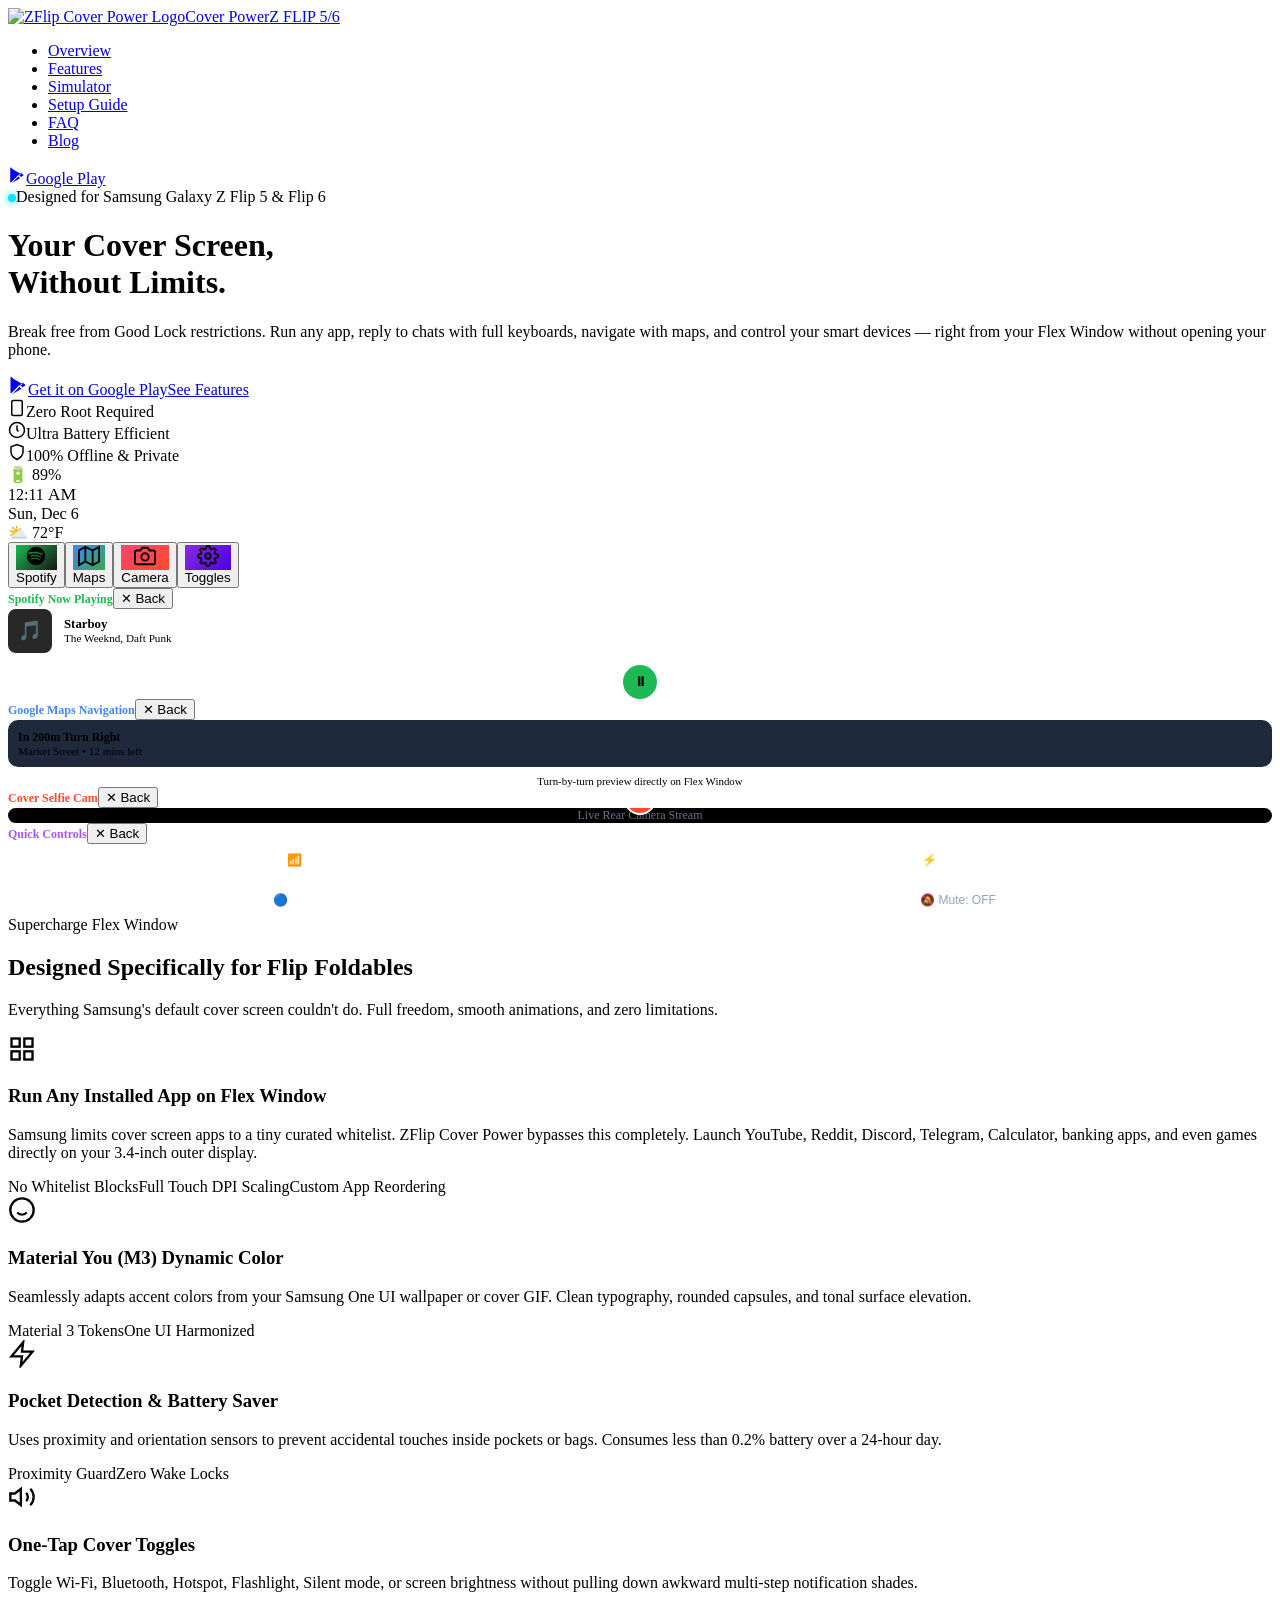
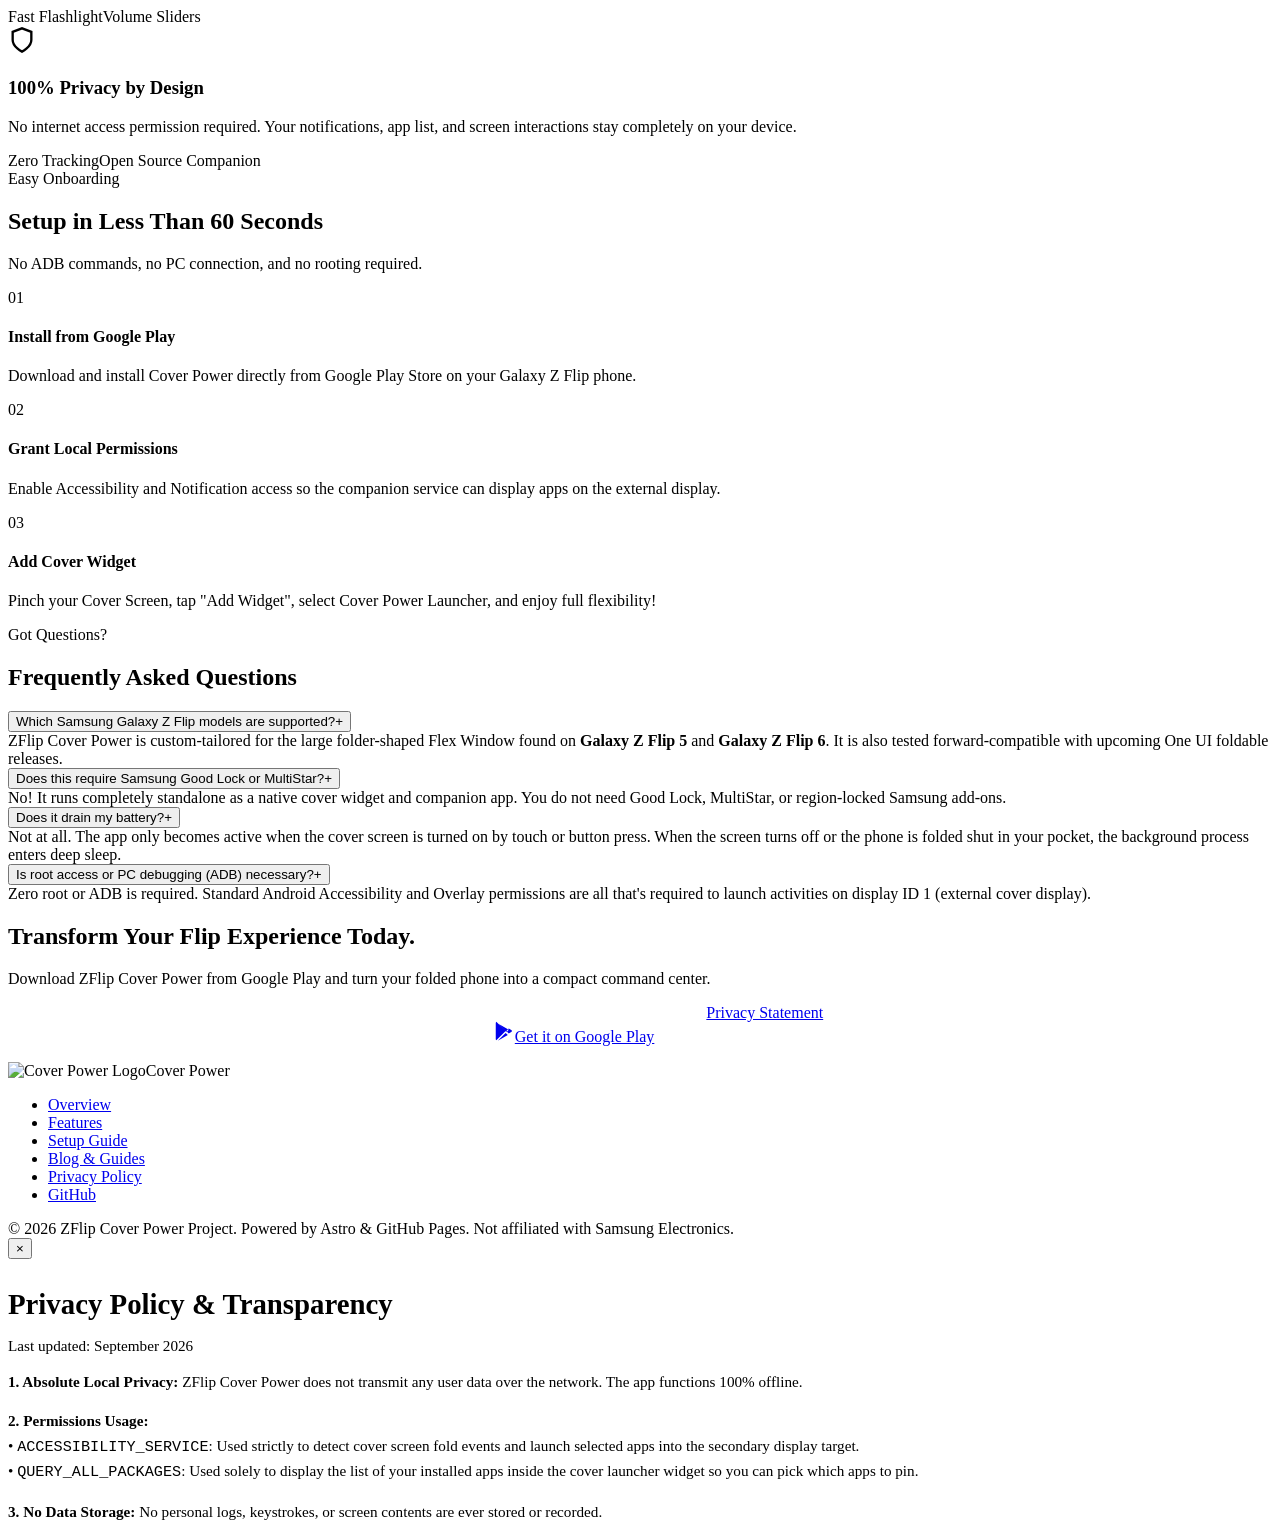
==== commit ffe8c7d9: "Update from https://github.com/trungntdev-9x/zflip-power-cover-page/commit/de5e8fed67b444f9ab343b07e" ====
--- a/index.html
+++ b/index.html
@@ -1 +1 @@
-<!DOCTYPE html><html lang="en"><head><meta charset="UTF-8"><meta name="viewport" content="width=device-width, initial-scale=1.0"><title>ZFlip Cover Power — Ultimate Cover Screen Launcher for Galaxy Z Flip</title><meta name="description" content="Unleash the full potential of your Samsung Galaxy Z Flip 5 &amp; Flip 6 Flex Window. Run any app, interactive widgets, quick toggles, and customized dashboards without opening your phone."><meta name="keywords" content="galaxy z flip 5 cover screen, z flip 6 flex window, good lock alternative, cover screen launcher, samsung foldable apps, material you android"><link rel="canonical" href="https://trungntdev-9x.github.io/zflip-power-cover-web/"><!-- OpenGraph --><meta property="og:title" content="ZFlip Cover Power — Ultimate Cover Screen Launcher for Galaxy Z Flip"><meta property="og:description" content="Unleash the full potential of your Samsung Galaxy Z Flip 5 &amp; Flip 6 Flex Window. Run any app, interactive widgets, quick toggles, and customized dashboards without opening your phone."><meta property="og:image" content="/zflip-power-cover-web/assets/hero_zflip.jpg"><meta property="og:type" content="website"><meta property="og:url" content="https://trungntdev-9x.github.io/zflip-power-cover-web/"><meta name="theme-color" content="#0b0d13"><!-- Twitter Cards --><meta name="twitter:card" content="summary_large_image"><meta name="twitter:title" content="ZFlip Cover Power — Ultimate Cover Screen Launcher for Galaxy Z Flip"><meta name="twitter:description" content="Unleash the full potential of your Samsung Galaxy Z Flip 5 &amp; Flip 6 Flex Window. Run any app, interactive widgets, quick toggles, and customized dashboards without opening your phone."><meta name="twitter:image" content="/zflip-power-cover-web/assets/hero_zflip.jpg"><!-- Google Fonts Preconnect & Styles --><link rel="preconnect" href="https://fonts.googleapis.com"><link rel="preconnect" href="https://fonts.gstatic.com" crossorigin><link href="https://fonts.googleapis.com/css2?family=Plus+Jakarta+Sans:wght@400;500;600;700;800&family=Space+Grotesk:wght@500;600;700&display=swap" rel="stylesheet"><!-- Favicon --><link rel="icon" type="image/png" href="/zflip-power-cover-web/assets/logo.png"><link rel="stylesheet" href="/zflip-power-cover-web/_astro/index.CF0tkhRa.css"></head><body><nav class="navbar" aria-label="Main Navigation"><div class="container nav-inner"><a href="#" class="brand-link" aria-label="Home"><img src="/zflip-power-cover-web/assets/logo.png" alt="ZFlip Cover Power Logo" class="brand-logo" width="40" height="40"><span class="brand-title">Cover Power</span><span class="brand-badge">Z FLIP 5/6</span></a><ul class="nav-links"><li><a href="#overview">Overview</a></li><li><a href="#features">Features</a></li><li><a href="#simulator">Simulator</a></li><li><a href="#guide">Setup Guide</a></li><li><a href="#faq">FAQ</a></li></ul><div class="nav-actions"><a href="https://play.google.com/store/apps/details?id=com.powerflip.cover" target="_blank" rel="noopener noreferrer" class="btn btn-primary"><svg width="18" height="18" viewBox="0 0 24 24" fill="currentColor" aria-hidden="true"><path d="M3.609 1.814L13.792 12 3.61 22.186A2.38 2.38 0 0 1 3 20.434V3.566c0-.66.236-1.246.609-1.752zm11.24 11.242l2.366-2.366-10.9-6.22 8.534 8.586zm2.366-3.712l2.678 1.53c1.077.616 1.077 1.624 0 2.24l-2.678 1.53-2.646-2.65 2.646-2.65zm-3.419 4.764l-8.534 8.586 10.9-6.22-2.366-2.366z"></path></svg>Google Play</a></div></div></nav><main id="main-content"><header class="hero" id="overview"><div class="container hero-grid"><div class="hero-content"><div class="hero-pill"><span style="display:inline-block; width:8px; height:8px; border-radius:50%; background:#00e5ff; box-shadow:0 0 8px #00e5ff;"></span>Designed for Samsung Galaxy Z Flip 5 & Flip 6</div><h1 class="hero-title">Your Cover Screen,<br><span class="gradient-text">Without Limits.</span></h1><p class="hero-lead">Break free from Good Lock restrictions. Run any app, reply to chats with full keyboards, navigate with maps, and control your smart devices — right from your Flex Window without opening your phone.</p><div class="hero-actions"><a href="https://play.google.com/store/apps/details?id=com.powerflip.cover" target="_blank" rel="noopener noreferrer" class="btn btn-primary btn-large"><svg width="20" height="20" viewBox="0 0 24 24" fill="currentColor" aria-hidden="true"><path d="M3.609 1.814L13.792 12 3.61 22.186A2.38 2.38 0 0 1 3 20.434V3.566c0-.66.236-1.246.609-1.752zm11.24 11.242l2.366-2.366-10.9-6.22 8.534 8.586zm2.366-3.712l2.678 1.53c1.077.616 1.077 1.624 0 2.24l-2.678 1.53-2.646-2.65 2.646-2.65zm-3.419 4.764l-8.534 8.586 10.9-6.22-2.366-2.366z"></path></svg>Get it on Google Play</a><a href="#features" class="btn btn-secondary btn-large">See Features</a></div><div class="hero-specs"><div class="hero-spec-item"><svg width="18" height="18" viewBox="0 0 24 24" fill="none" stroke="currentColor" stroke-width="2" aria-hidden="true"><rect x="5" y="2" width="14" height="20" rx="2" ry="2"></rect><line x1="12" y1="18" x2="12.01" y2="18"></line></svg>Zero Root Required</div><div class="hero-spec-item"><svg width="18" height="18" viewBox="0 0 24 24" fill="none" stroke="currentColor" stroke-width="2" aria-hidden="true"><circle cx="12" cy="12" r="10"></circle><polyline points="12 6 12 12 14 14"></polyline></svg>Ultra Battery Efficient</div><div class="hero-spec-item"><svg width="18" height="18" viewBox="0 0 24 24" fill="none" stroke="currentColor" stroke-width="2" aria-hidden="true"><path d="M12 22s8-4 8-10V5l-8-3-8 3v7c0 6 8 10 8 10z"></path></svg>100% Offline & Private</div></div></div><div class="phone-mockup-wrapper" id="simulator"><div class="zflip-device"><div class="camera-module"><div class="lens"></div><div class="lens"></div></div><div class="cover-screen"><div class="cover-notch-spacer"><span>🔋 89%</span></div><div class="cover-view-container"><div class="cover-header-widget"><div><div class="cover-time" id="coverClock">10:09 <span style="font-size:1.1rem; color:var(--text-secondary);">AM</span></div><div class="cover-date" id="coverDate">Thu, Oct 24</div></div><div class="cover-weather">⛅ 72°F</div></div><div class="cover-apps-grid"><button class="cover-app-icon" data-app="spotify" title="Tap to test Spotify on Cover" type="button"><div class="app-glyph" style="background: linear-gradient(135deg, #1db954 0%, #191414 100%);"><svg width="22" height="22" viewBox="0 0 24 24" fill="currentColor"><path d="M12 2C6.477 2 2 6.477 2 12s4.477 10 10 10 10-4.477 10-10S17.523 2 12 2zm4.586 14.424c-.18.295-.563.387-.857.207-2.35-1.435-5.308-1.76-8.792-.963-.335.077-.67-.133-.746-.468-.077-.334.132-.67.467-.746 3.808-.87 7.076-.5 9.721 1.113.294.18.386.563.207.857zm1.225-2.723c-.226.367-.706.482-1.072.257-2.687-1.652-6.785-2.131-9.965-1.166-.413.127-.849-.107-.975-.52-.127-.414.108-.85.52-.976 3.632-1.102 8.147-.568 11.235 1.332.366.226.481.707.257 1.073zm.105-2.835C14.692 8.95 8.085 8.732 4.673 9.768c-.494.15-1.018-.129-1.168-.623-.15-.494.129-1.019.624-1.169 3.982-1.209 11.296-.957 15.116 1.31.444.264.59.838.327 1.282-.264.443-.838.59-1.282.327z"></path></svg></div><span class="app-label">Spotify</span></button><button class="cover-app-icon" data-app="maps" title="Tap to test Maps on Cover" type="button"><div class="app-glyph" style="background: linear-gradient(135deg, #4285f4 0%, #34a853 100%);"><svg width="22" height="22" viewBox="0 0 24 24" fill="none" stroke="currentColor" stroke-width="2"><polygon points="1 6 1 22 8 18 16 22 23 18 23 2 16 6 8 2 1 6"></polygon><line x1="8" y1="2" x2="8" y2="18"></line><line x1="16" y1="6" x2="16" y2="22"></line></svg></div><span class="app-label">Maps</span></button><button class="cover-app-icon" data-app="camera" title="Tap to test Camera on Cover" type="button"><div class="app-glyph" style="background: linear-gradient(135deg, #ff416c 0%, #ff4b2b 100%);"><svg width="22" height="22" viewBox="0 0 24 24" fill="none" stroke="currentColor" stroke-width="2"><path d="M23 19a2 2 0 0 1-2 2H3a2 2 0 0 1-2-2V8a2 2 0 0 1 2-2h4l2-3h6l2 3h4a2 2 0 0 1 2 2z"></path><circle cx="12" cy="13" r="4"></circle></svg></div><span class="app-label">Camera</span></button><button class="cover-app-icon" data-app="settings" title="Tap to test Quick Toggles" type="button"><div class="app-glyph" style="background: linear-gradient(135deg, #8a2be2 0%, #4a00e0 100%);"><svg width="22" height="22" viewBox="0 0 24 24" fill="none" stroke="currentColor" stroke-width="2"><circle cx="12" cy="12" r="3"></circle><path d="M19.4 15a1.65 1.65 0 0 0 .33 1.82l.06.06a2 2 0 0 1 0 2.83 2 2 0 0 1-2.83 0l-.06-.06a1.65 1.65 0 0 0-1.82-.33 1.65 1.65 0 0 0-1 1.51V21a2 2 0 0 1-2 2 2 2 0 0 1-2-2v-.09A1.65 1.65 0 0 0 9 19.4a1.65 1.65 0 0 0-1.82.33l-.06.06a2 2 0 0 1-2.83 0 2 2 0 0 1 0-2.83l.06-.06a1.65 1.65 0 0 0 .33-1.82 1.65 1.65 0 0 0-1.51-1H3a2 2 0 0 1-2-2 2 2 0 0 1 2-2h.09A1.65 1.65 0 0 0 4.6 9a1.65 1.65 0 0 0-.33-1.82l-.06-.06a2 2 0 0 1 0-2.83 2 2 0 0 1 2.83 0l.06.06a1.65 1.65 0 0 0 1.82.33H9a1.65 1.65 0 0 0 1-1.51V3a2 2 0 0 1 2-2 2 2 0 0 1 2 2v.09a1.65 1.65 0 0 0 1 1.51 1.65 1.65 0 0 0 1.82-.33l.06-.06a2 2 0 0 1 2.83 0 2 2 0 0 1 0 2.83l-.06.06a1.65 1.65 0 0 0-.33 1.82V9a1.65 1.65 0 0 0 1.51 1H21a2 2 0 0 1 2 2 2 2 0 0 1-2 2h-.09a1.65 1.65 0 0 0-1.51 1z"></path></svg></div><span class="app-label">Toggles</span></button></div><!-- Interactive Simulated Subviews inside Cover Screen --><div class="simulated-app-view" id="sim-spotify"><div class="sim-app-header"><span style="font-size:0.75rem; font-weight:700; color:#1db954;">Spotify Now Playing</span><button class="sim-back-btn" type="button">✕ Back</button></div><div style="display:flex; align-items:center; gap:12px; margin-bottom:12px;"><div style="width:44px; height:44px; background:#282828; border-radius:8px; display:flex; align-items:center; justify-content:center; font-size:1.2rem;">🎵</div><div><div style="font-size:0.8rem; font-weight:700;">Starboy</div><div style="font-size:0.7rem; color:var(--text-secondary);">The Weeknd, Daft Punk</div></div></div><div style="display:flex; justify-content:center; align-items:center; gap:16px;"><button style="background:none; border:none; color:#fff; cursor:pointer;" type="button" aria-label="Previous Track">⏮</button><button id="simPlayBtn" style="width:34px; height:34px; border-radius:50%; background:#1db954; border:none; color:#000; font-weight:bold; cursor:pointer;" type="button" aria-label="Play or Pause">⏸</button><button style="background:none; border:none; color:#fff; cursor:pointer;" type="button" aria-label="Next Track">⏭</button></div></div><div class="simulated-app-view" id="sim-maps"><div class="sim-app-header"><span style="font-size:0.75rem; font-weight:700; color:#4285f4;">Google Maps Navigation</span><button class="sim-back-btn" type="button">✕ Back</button></div><div style="background:#1e293b; border-radius:10px; padding:10px; font-size:0.75rem; margin-bottom:8px;"><div style="color:var(--accent-cyan); font-weight:bold;">In 200m Turn Right</div><div style="color:var(--text-secondary); font-size:0.7rem;">Market Street • 12 mins left</div></div><div style="font-size:0.68rem; color:var(--text-muted); text-align:center;">Turn-by-turn preview directly on Flex Window</div></div><div class="simulated-app-view" id="sim-camera"><div class="sim-app-header"><span style="font-size:0.75rem; font-weight:700; color:#ff4b2b;">Cover Selfie Cam</span><button class="sim-back-btn" type="button">✕ Back</button></div><div style="flex:1; background:#000; border-radius:8px; display:flex; align-items:center; justify-content:center; position:relative; overflow:hidden;"><span style="font-size:0.75rem; color:#64748b;">Live Rear Camera Stream</span><div style="position:absolute; bottom:8px; width:28px; height:28px; border-radius:50%; border:2px solid #fff; background:#ff4b2b;"></div></div></div><div class="simulated-app-view" id="sim-settings"><div class="sim-app-header"><span style="font-size:0.75rem; font-weight:700; color:#a855f7;">Quick Controls</span><button class="sim-back-btn" type="button">✕ Back</button></div><div style="display:grid; grid-template-columns:1fr 1fr; gap:8px;"><button class="sim-toggle active" style="padding:8px; border-radius:8px; background:var(--bg-surface-elevated); border:1px solid rgba(255,255,255,0.1); color:#fff; font-size:0.75rem; cursor:pointer;" type="button">📶 Wi-Fi: ON</button><button class="sim-toggle active" style="padding:8px; border-radius:8px; background:var(--bg-surface-elevated); border:1px solid rgba(255,255,255,0.1); color:#fff; font-size:0.75rem; cursor:pointer;" type="button">⚡ Torch: ON</button><button class="sim-toggle active" style="padding:8px; border-radius:8px; background:var(--bg-surface-elevated); border:1px solid rgba(255,255,255,0.1); color:#fff; font-size:0.75rem; cursor:pointer;" type="button">🔵 BT: Connected</button><button class="sim-toggle" style="padding:8px; border-radius:8px; background:var(--bg-surface-elevated); border:1px solid rgba(255,255,255,0.1); color:#94a3b8; font-size:0.75rem; cursor:pointer;" type="button">🔕 Mute: OFF</button></div></div></div></div></div></div><script type="module">function e(){function e(){let e=document.getElementById(`coverClock`),t=document.getElementById(`coverDate`);if(!e)return;let n=new Date,r=n.getHours(),i=String(n.getMinutes()).padStart(2,`0`),a=r>=12?`PM`:`AM`;r=r%12||12,e.innerHTML=`${r}:${i} <span style="font-size:1.1rem; color:var(--text-secondary);">${a}</span>`,t&&(t.textContent=n.toLocaleDateString(`en-US`,{weekday:`short`,month:`short`,day:`numeric`}))}setInterval(e,1e3),e();let t=document.querySelectorAll(`.cover-app-icon`),n=document.querySelectorAll(`.simulated-app-view`),r=document.querySelectorAll(`.sim-back-btn`);t.forEach(e=>{e.addEventListener(`click`,()=>{let t=e.dataset.app;if(!t)return;n.forEach(e=>e.classList.remove(`active`));let r=document.getElementById(`sim-${t}`);r&&r.classList.add(`active`)})}),r.forEach(e=>{e.addEventListener(`click`,()=>{n.forEach(e=>e.classList.remove(`active`))})});let i=document.getElementById(`simPlayBtn`),a=!0;i&&i.addEventListener(`click`,()=>{a=!a,i.textContent=a?`⏸`:`▶`}),document.querySelectorAll(`.sim-toggle`).forEach(e=>{e.addEventListener(`click`,()=>{e.classList.toggle(`active`)})})}document.readyState===`loading`?document.addEventListener(`DOMContentLoaded`,e):e();</script></div></header><section class="section" id="features"><div class="container"><div class="section-header"><div class="section-tag">Supercharge Flex Window</div><h2 class="section-title">Designed Specifically for Flip Foldables</h2><p class="section-desc">Everything Samsung's default cover screen couldn't do. Full freedom, smooth animations, and zero limitations.</p></div><div class="bento-grid"><div class="bento-card span-2"><div class="bento-icon"><svg width="28" height="28" viewBox="0 0 24 24" fill="none" stroke="currentColor" stroke-width="2" aria-hidden="true"><rect x="3" y="3" width="7" height="7"></rect><rect x="14" y="3" width="7" height="7"></rect><rect x="14" y="14" width="7" height="7"></rect><rect x="3" y="14" width="7" height="7"></rect></svg></div><h3>Run Any Installed App on Flex Window</h3><p>Samsung limits cover screen apps to a tiny curated whitelist. ZFlip Cover Power bypasses this completely. Launch YouTube, Reddit, Discord, Telegram, Calculator, banking apps, and even games directly on your 3.4-inch outer display.</p><div class="tech-tags"><span class="tech-tag">No Whitelist Blocks</span><span class="tech-tag">Full Touch DPI Scaling</span><span class="tech-tag">Custom App Reordering</span></div></div><div class="bento-card "><div class="bento-icon"><svg width="28" height="28" viewBox="0 0 24 24" fill="none" stroke="currentColor" stroke-width="2" aria-hidden="true"><circle cx="12" cy="12" r="10"></circle><path d="M8 14s1.5 2 4 2 4-2 4-2"></path><line x1="9" y1="9" x2="9.01" y2="9"></line><line x1="15" y1="9" x2="15.01" y2="9"></line></svg></div><h3>Material You (M3) Dynamic Color</h3><p>Seamlessly adapts accent colors from your Samsung One UI wallpaper or cover GIF. Clean typography, rounded capsules, and tonal surface elevation.</p><div class="tech-tags"><span class="tech-tag">Material 3 Tokens</span><span class="tech-tag">One UI Harmonized</span></div></div><div class="bento-card "><div class="bento-icon"><svg width="28" height="28" viewBox="0 0 24 24" fill="none" stroke="currentColor" stroke-width="2" aria-hidden="true"><path d="M13 2L3 14h9l-1 8 10-12h-9l1-8z"></path></svg></div><h3>Pocket Detection &amp; Battery Saver</h3><p>Uses proximity and orientation sensors to prevent accidental touches inside pockets or bags. Consumes less than 0.2% battery over a 24-hour day.</p><div class="tech-tags"><span class="tech-tag">Proximity Guard</span><span class="tech-tag">Zero Wake Locks</span></div></div><div class="bento-card "><div class="bento-icon"><svg width="28" height="28" viewBox="0 0 24 24" fill="none" stroke="currentColor" stroke-width="2" aria-hidden="true"><polygon points="11 5 6 9 2 9 2 15 6 15 11 19 11 5"></polygon><path d="M19.07 4.93a10 10 0 0 1 0 14.14M15.54 8.46a5 5 0 0 1 0 7.07"></path></svg></div><h3>One-Tap Cover Toggles</h3><p>Toggle Wi-Fi, Bluetooth, Hotspot, Flashlight, Silent mode, or screen brightness without pulling down awkward multi-step notification shades.</p><div class="tech-tags"><span class="tech-tag">Fast Flashlight</span><span class="tech-tag">Volume Sliders</span></div></div><div class="bento-card "><div class="bento-icon"><svg width="28" height="28" viewBox="0 0 24 24" fill="none" stroke="currentColor" stroke-width="2" aria-hidden="true"><path d="M12 22s8-4 8-10V5l-8-3-8 3v7c0 6 8 10 8 10z"></path></svg></div><h3>100% Privacy by Design</h3><p>No internet access permission required. Your notifications, app list, and screen interactions stay completely on your device.</p><div class="tech-tags"><span class="tech-tag">Zero Tracking</span><span class="tech-tag">Open Source Companion</span></div></div></div></div></section><section class="section" id="guide" style="background: rgba(255,255,255,0.01);"><div class="container"><div class="section-header"><div class="section-tag">Easy Onboarding</div><h2 class="section-title">Setup in Less Than 60 Seconds</h2><p class="section-desc">No ADB commands, no PC connection, and no rooting required.</p></div><div class="steps-grid"><div class="step-card"><div class="step-number">01</div><h4>Install from Google Play</h4><p>Download and install Cover Power directly from Google Play Store on your Galaxy Z Flip phone.</p></div><div class="step-card"><div class="step-number">02</div><h4>Grant Local Permissions</h4><p>Enable Accessibility and Notification access so the companion service can display apps on the external display.</p></div><div class="step-card"><div class="step-number">03</div><h4>Add Cover Widget</h4><p>Pinch your Cover Screen, tap &quot;Add Widget&quot;, select Cover Power Launcher, and enjoy full flexibility!</p></div></div></div></section><section class="section" id="faq"><div class="container"><div class="section-header"><div class="section-tag">Got Questions?</div><h2 class="section-title">Frequently Asked Questions</h2></div><div class="faq-grid"><div class="faq-item"><button class="faq-question" type="button" aria-expanded="false" aria-controls="faq-ans-0">Which Samsung Galaxy Z Flip models are supported?<span class="faq-icon" aria-hidden="true">+</span></button><div class="faq-answer" id="faq-ans-0">ZFlip Cover Power is custom-tailored for the large folder-shaped Flex Window found on <strong>Galaxy Z Flip 5</strong> and <strong>Galaxy Z Flip 6</strong>. It is also tested forward-compatible with upcoming One UI foldable releases.</div></div><div class="faq-item"><button class="faq-question" type="button" aria-expanded="false" aria-controls="faq-ans-1">Does this require Samsung Good Lock or MultiStar?<span class="faq-icon" aria-hidden="true">+</span></button><div class="faq-answer" id="faq-ans-1">No! It runs completely standalone as a native cover widget and companion app. You do not need Good Lock, MultiStar, or region-locked Samsung add-ons.</div></div><div class="faq-item"><button class="faq-question" type="button" aria-expanded="false" aria-controls="faq-ans-2">Does it drain my battery?<span class="faq-icon" aria-hidden="true">+</span></button><div class="faq-answer" id="faq-ans-2">Not at all. The app only becomes active when the cover screen is turned on by touch or button press. When the screen turns off or the phone is folded shut in your pocket, the background process enters deep sleep.</div></div><div class="faq-item"><button class="faq-question" type="button" aria-expanded="false" aria-controls="faq-ans-3">Is root access or PC debugging (ADB) necessary?<span class="faq-icon" aria-hidden="true">+</span></button><div class="faq-answer" id="faq-ans-3">Zero root or ADB is required. Standard Android Accessibility and Overlay permissions are all that's required to launch activities on display ID 1 (external cover display).</div></div></div></div></section><script type="module">function e(){let e=document.querySelectorAll(`.faq-item`);e.forEach(t=>{let n=t.querySelector(`.faq-question`);n&&n.addEventListener(`click`,()=>{let r=t.classList.contains(`active`);e.forEach(e=>{e.classList.remove(`active`);let t=e.querySelector(`.faq-question`);t&&t.setAttribute(`aria-expanded`,`false`)}),r||(t.classList.add(`active`),n.setAttribute(`aria-expanded`,`true`))})})}document.readyState===`loading`?document.addEventListener(`DOMContentLoaded`,e):e();</script><section class="section" id="download"><div class="container"><div class="cta-box"><h2>Transform Your Flip Experience Today.</h2><p>Download ZFlip Cover Power from Google Play and turn your folded phone into a compact command center.</p><div style="display:flex; justify-content:center; gap:16px; flex-wrap:wrap;"><a href="https://play.google.com/store/apps/details?id=com.powerflip.cover" target="_blank" rel="noopener noreferrer" class="btn btn-primary btn-large" style="padding: 16px 36px;"><svg width="22" height="22" viewBox="0 0 24 24" fill="currentColor" aria-hidden="true"><path d="M3.609 1.814L13.792 12 3.61 22.186A2.38 2.38 0 0 1 3 20.434V3.566c0-.66.236-1.246.609-1.752zm11.24 11.242l2.366-2.366-10.9-6.22 8.534 8.586zm2.366-3.712l2.678 1.53c1.077.616 1.077 1.624 0 2.24l-2.678 1.53-2.646-2.65 2.646-2.65zm-3.419 4.764l-8.534 8.586 10.9-6.22-2.366-2.366z"></path></svg>Get it on Google Play</a><a href="#" class="btn btn-secondary btn-large" data-modal="privacy">Privacy Statement</a></div></div></div></section></main><footer class="footer"><div class="container"><div class="footer-inner"><div class="brand-link"><img src="/zflip-power-cover-web/assets/logo.png" alt="Cover Power Logo" class="brand-logo" width="40" height="40"><span class="brand-title">Cover Power</span></div><ul class="footer-links"><li><a href="#overview">Overview</a></li><li><a href="#features">Features</a></li><li><a href="#guide">Setup Guide</a></li><li><a href="#" data-modal="privacy">Privacy Policy</a></li><li><a href="#">GitHub</a></li></ul></div><div class="footer-bottom">&copy; 2026 ZFlip Cover Power Project. Powered by Astro & GitHub Pages. Not affiliated with Samsung Electronics.</div></div></footer><div class="modal" id="privacyModal" role="dialog" aria-modal="true" aria-labelledby="privacyModalTitle"><div class="modal-content"><button class="modal-close" id="modalClose" type="button" aria-label="Close modal">&times;</button><h3 id="privacyModalTitle" style="font-size: 1.8rem; font-weight: 800; margin-bottom: 16px;">Privacy Policy & Transparency</h3><p style="color: var(--text-secondary); margin-bottom: 14px; font-size: 0.95rem;">Last updated: September 2026</p><p style="color: var(--text-secondary); margin-bottom: 14px; font-size: 0.95rem; line-height: 1.6;"><strong>1. Absolute Local Privacy:</strong> ZFlip Cover Power does not transmit any user data over the network. The app functions 100% offline.</p><p style="color: var(--text-secondary); margin-bottom: 14px; font-size: 0.95rem; line-height: 1.6;"><strong>2. Permissions Usage:</strong><br>• <code>ACCESSIBILITY_SERVICE</code>: Used strictly to detect cover screen fold events and launch selected apps into the secondary display target.<br>• <code>QUERY_ALL_PACKAGES</code>: Used solely to display the list of your installed apps inside the cover launcher widget so you can pick which apps to pin.</p><p style="color: var(--text-secondary); margin-bottom: 14px; font-size: 0.95rem; line-height: 1.6;"><strong>3. No Data Storage:</strong> No personal logs, keystrokes, or screen contents are ever stored or recorded.</p></div></div><script type="module">function e(){let e=document.getElementById(`privacyModal`),t=document.querySelectorAll(`[data-modal="privacy"]`),n=document.getElementById(`modalClose`);t.forEach(t=>{t.addEventListener(`click`,t=>{t.preventDefault(),e&&e.classList.add(`open`)})}),n&&e&&(n.addEventListener(`click`,()=>e.classList.remove(`open`)),e.addEventListener(`click`,t=>{t.target===e&&e.classList.remove(`open`)})),document.addEventListener(`keydown`,t=>{t.key===`Escape`&&e&&e.classList.contains(`open`)&&e.classList.remove(`open`)})}document.readyState===`loading`?document.addEventListener(`DOMContentLoaded`,e):e();</script></body></html>+<!DOCTYPE html><html lang="en"><head><meta charset="UTF-8"><meta name="viewport" content="width=device-width, initial-scale=1.0"><title>ZFlip Cover Power — Ultimate Cover Screen Launcher for Galaxy Z Flip</title><meta name="description" content="Unleash the full potential of your Samsung Galaxy Z Flip 5 &amp; Flip 6 Flex Window. Run any app, interactive widgets, quick toggles, and customized dashboards without opening your phone."><meta name="keywords" content="galaxy z flip 5 cover screen, z flip 6 flex window, good lock alternative, cover screen launcher, samsung foldable apps, material you android"><link rel="canonical" href="https://trungntdev-9x.github.io/zflip-power-cover-web/"><!-- OpenGraph --><meta property="og:title" content="ZFlip Cover Power — Ultimate Cover Screen Launcher for Galaxy Z Flip"><meta property="og:description" content="Unleash the full potential of your Samsung Galaxy Z Flip 5 &amp; Flip 6 Flex Window. Run any app, interactive widgets, quick toggles, and customized dashboards without opening your phone."><meta property="og:image" content="/zflip-power-cover-web/assets/hero_zflip.jpg"><meta property="og:type" content="website"><meta property="og:url" content="https://trungntdev-9x.github.io/zflip-power-cover-web/"><meta name="theme-color" content="#0b0d13"><!-- Twitter Cards --><meta name="twitter:card" content="summary_large_image"><meta name="twitter:title" content="ZFlip Cover Power — Ultimate Cover Screen Launcher for Galaxy Z Flip"><meta name="twitter:description" content="Unleash the full potential of your Samsung Galaxy Z Flip 5 &amp; Flip 6 Flex Window. Run any app, interactive widgets, quick toggles, and customized dashboards without opening your phone."><meta name="twitter:image" content="/zflip-power-cover-web/assets/hero_zflip.jpg"><!-- Google Fonts Preconnect & Styles --><link rel="preconnect" href="https://fonts.googleapis.com"><link rel="preconnect" href="https://fonts.gstatic.com" crossorigin><link href="https://fonts.googleapis.com/css2?family=Plus+Jakarta+Sans:wght@400;500;600;700;800&family=Space+Grotesk:wght@500;600;700&display=swap" rel="stylesheet"><!-- Favicon --><link rel="icon" type="image/png" href="/zflip-power-cover-web/assets/logo.png"><link rel="stylesheet" href="/zflip-power-cover-web/_astro/site.CF0tkhRa.css"></head><body><nav class="navbar" aria-label="Main Navigation"><div class="container nav-inner"><a href="/zflip-power-cover-web/" class="brand-link" aria-label="Home"><img src="/zflip-power-cover-web/assets/logo.png" alt="ZFlip Cover Power Logo" class="brand-logo" width="40" height="40"><span class="brand-title">Cover Power</span><span class="brand-badge">Z FLIP 5/6</span></a><ul class="nav-links"><li><a href="/zflip-power-cover-web/#overview">Overview</a></li><li><a href="/zflip-power-cover-web/#features">Features</a></li><li><a href="/zflip-power-cover-web/#simulator">Simulator</a></li><li><a href="/zflip-power-cover-web/#guide">Setup Guide</a></li><li><a href="/zflip-power-cover-web/#faq">FAQ</a></li><li><a href="/zflip-power-cover-web/blog">Blog</a></li></ul><div class="nav-actions"><a href="https://play.google.com/store/apps/details?id=com.powerflip.cover" target="_blank" rel="noopener noreferrer" class="btn btn-primary"><svg width="18" height="18" viewBox="0 0 24 24" fill="currentColor" aria-hidden="true"><path d="M3.609 1.814L13.792 12 3.61 22.186A2.38 2.38 0 0 1 3 20.434V3.566c0-.66.236-1.246.609-1.752zm11.24 11.242l2.366-2.366-10.9-6.22 8.534 8.586zm2.366-3.712l2.678 1.53c1.077.616 1.077 1.624 0 2.24l-2.678 1.53-2.646-2.65 2.646-2.65zm-3.419 4.764l-8.534 8.586 10.9-6.22-2.366-2.366z"></path></svg>Google Play</a></div></div></nav><main id="main-content"><header class="hero" id="overview"><div class="container hero-grid"><div class="hero-content"><div class="hero-pill"><span style="display:inline-block; width:8px; height:8px; border-radius:50%; background:#00e5ff; box-shadow:0 0 8px #00e5ff;"></span>Designed for Samsung Galaxy Z Flip 5 & Flip 6</div><h1 class="hero-title">Your Cover Screen,<br><span class="gradient-text">Without Limits.</span></h1><p class="hero-lead">Break free from Good Lock restrictions. Run any app, reply to chats with full keyboards, navigate with maps, and control your smart devices — right from your Flex Window without opening your phone.</p><div class="hero-actions"><a href="https://play.google.com/store/apps/details?id=com.powerflip.cover" target="_blank" rel="noopener noreferrer" class="btn btn-primary btn-large"><svg width="20" height="20" viewBox="0 0 24 24" fill="currentColor" aria-hidden="true"><path d="M3.609 1.814L13.792 12 3.61 22.186A2.38 2.38 0 0 1 3 20.434V3.566c0-.66.236-1.246.609-1.752zm11.24 11.242l2.366-2.366-10.9-6.22 8.534 8.586zm2.366-3.712l2.678 1.53c1.077.616 1.077 1.624 0 2.24l-2.678 1.53-2.646-2.65 2.646-2.65zm-3.419 4.764l-8.534 8.586 10.9-6.22-2.366-2.366z"></path></svg>Get it on Google Play</a><a href="#features" class="btn btn-secondary btn-large">See Features</a></div><div class="hero-specs"><div class="hero-spec-item"><svg width="18" height="18" viewBox="0 0 24 24" fill="none" stroke="currentColor" stroke-width="2" aria-hidden="true"><rect x="5" y="2" width="14" height="20" rx="2" ry="2"></rect><line x1="12" y1="18" x2="12.01" y2="18"></line></svg>Zero Root Required</div><div class="hero-spec-item"><svg width="18" height="18" viewBox="0 0 24 24" fill="none" stroke="currentColor" stroke-width="2" aria-hidden="true"><circle cx="12" cy="12" r="10"></circle><polyline points="12 6 12 12 14 14"></polyline></svg>Ultra Battery Efficient</div><div class="hero-spec-item"><svg width="18" height="18" viewBox="0 0 24 24" fill="none" stroke="currentColor" stroke-width="2" aria-hidden="true"><path d="M12 22s8-4 8-10V5l-8-3-8 3v7c0 6 8 10 8 10z"></path></svg>100% Offline & Private</div></div></div><div class="phone-mockup-wrapper" id="simulator"><div class="zflip-device"><div class="camera-module"><div class="lens"></div><div class="lens"></div></div><div class="cover-screen"><div class="cover-notch-spacer"><span>🔋 89%</span></div><div class="cover-view-container"><div class="cover-header-widget"><div><div class="cover-time" id="coverClock">10:09 <span style="font-size:1.1rem; color:var(--text-secondary);">AM</span></div><div class="cover-date" id="coverDate">Thu, Oct 24</div></div><div class="cover-weather">⛅ 72°F</div></div><div class="cover-apps-grid"><button class="cover-app-icon" data-app="spotify" title="Tap to test Spotify on Cover" type="button"><div class="app-glyph" style="background: linear-gradient(135deg, #1db954 0%, #191414 100%);"><svg width="22" height="22" viewBox="0 0 24 24" fill="currentColor"><path d="M12 2C6.477 2 2 6.477 2 12s4.477 10 10 10 10-4.477 10-10S17.523 2 12 2zm4.586 14.424c-.18.295-.563.387-.857.207-2.35-1.435-5.308-1.76-8.792-.963-.335.077-.67-.133-.746-.468-.077-.334.132-.67.467-.746 3.808-.87 7.076-.5 9.721 1.113.294.18.386.563.207.857zm1.225-2.723c-.226.367-.706.482-1.072.257-2.687-1.652-6.785-2.131-9.965-1.166-.413.127-.849-.107-.975-.52-.127-.414.108-.85.52-.976 3.632-1.102 8.147-.568 11.235 1.332.366.226.481.707.257 1.073zm.105-2.835C14.692 8.95 8.085 8.732 4.673 9.768c-.494.15-1.018-.129-1.168-.623-.15-.494.129-1.019.624-1.169 3.982-1.209 11.296-.957 15.116 1.31.444.264.59.838.327 1.282-.264.443-.838.59-1.282.327z"></path></svg></div><span class="app-label">Spotify</span></button><button class="cover-app-icon" data-app="maps" title="Tap to test Maps on Cover" type="button"><div class="app-glyph" style="background: linear-gradient(135deg, #4285f4 0%, #34a853 100%);"><svg width="22" height="22" viewBox="0 0 24 24" fill="none" stroke="currentColor" stroke-width="2"><polygon points="1 6 1 22 8 18 16 22 23 18 23 2 16 6 8 2 1 6"></polygon><line x1="8" y1="2" x2="8" y2="18"></line><line x1="16" y1="6" x2="16" y2="22"></line></svg></div><span class="app-label">Maps</span></button><button class="cover-app-icon" data-app="camera" title="Tap to test Camera on Cover" type="button"><div class="app-glyph" style="background: linear-gradient(135deg, #ff416c 0%, #ff4b2b 100%);"><svg width="22" height="22" viewBox="0 0 24 24" fill="none" stroke="currentColor" stroke-width="2"><path d="M23 19a2 2 0 0 1-2 2H3a2 2 0 0 1-2-2V8a2 2 0 0 1 2-2h4l2-3h6l2 3h4a2 2 0 0 1 2 2z"></path><circle cx="12" cy="13" r="4"></circle></svg></div><span class="app-label">Camera</span></button><button class="cover-app-icon" data-app="settings" title="Tap to test Quick Toggles" type="button"><div class="app-glyph" style="background: linear-gradient(135deg, #8a2be2 0%, #4a00e0 100%);"><svg width="22" height="22" viewBox="0 0 24 24" fill="none" stroke="currentColor" stroke-width="2"><circle cx="12" cy="12" r="3"></circle><path d="M19.4 15a1.65 1.65 0 0 0 .33 1.82l.06.06a2 2 0 0 1 0 2.83 2 2 0 0 1-2.83 0l-.06-.06a1.65 1.65 0 0 0-1.82-.33 1.65 1.65 0 0 0-1 1.51V21a2 2 0 0 1-2 2 2 2 0 0 1-2-2v-.09A1.65 1.65 0 0 0 9 19.4a1.65 1.65 0 0 0-1.82.33l-.06.06a2 2 0 0 1-2.83 0 2 2 0 0 1 0-2.83l.06-.06a1.65 1.65 0 0 0 .33-1.82 1.65 1.65 0 0 0-1.51-1H3a2 2 0 0 1-2-2 2 2 0 0 1 2-2h.09A1.65 1.65 0 0 0 4.6 9a1.65 1.65 0 0 0-.33-1.82l-.06-.06a2 2 0 0 1 0-2.83 2 2 0 0 1 2.83 0l.06.06a1.65 1.65 0 0 0 1.82.33H9a1.65 1.65 0 0 0 1-1.51V3a2 2 0 0 1 2-2 2 2 0 0 1 2 2v.09a1.65 1.65 0 0 0 1 1.51 1.65 1.65 0 0 0 1.82-.33l.06-.06a2 2 0 0 1 2.83 0 2 2 0 0 1 0 2.83l-.06.06a1.65 1.65 0 0 0-.33 1.82V9a1.65 1.65 0 0 0 1.51 1H21a2 2 0 0 1 2 2 2 2 0 0 1-2 2h-.09a1.65 1.65 0 0 0-1.51 1z"></path></svg></div><span class="app-label">Toggles</span></button></div><!-- Interactive Simulated Subviews inside Cover Screen --><div class="simulated-app-view" id="sim-spotify"><div class="sim-app-header"><span style="font-size:0.75rem; font-weight:700; color:#1db954;">Spotify Now Playing</span><button class="sim-back-btn" type="button">✕ Back</button></div><div style="display:flex; align-items:center; gap:12px; margin-bottom:12px;"><div style="width:44px; height:44px; background:#282828; border-radius:8px; display:flex; align-items:center; justify-content:center; font-size:1.2rem;">🎵</div><div><div style="font-size:0.8rem; font-weight:700;">Starboy</div><div style="font-size:0.7rem; color:var(--text-secondary);">The Weeknd, Daft Punk</div></div></div><div style="display:flex; justify-content:center; align-items:center; gap:16px;"><button style="background:none; border:none; color:#fff; cursor:pointer;" type="button" aria-label="Previous Track">⏮</button><button id="simPlayBtn" style="width:34px; height:34px; border-radius:50%; background:#1db954; border:none; color:#000; font-weight:bold; cursor:pointer;" type="button" aria-label="Play or Pause">⏸</button><button style="background:none; border:none; color:#fff; cursor:pointer;" type="button" aria-label="Next Track">⏭</button></div></div><div class="simulated-app-view" id="sim-maps"><div class="sim-app-header"><span style="font-size:0.75rem; font-weight:700; color:#4285f4;">Google Maps Navigation</span><button class="sim-back-btn" type="button">✕ Back</button></div><div style="background:#1e293b; border-radius:10px; padding:10px; font-size:0.75rem; margin-bottom:8px;"><div style="color:var(--accent-cyan); font-weight:bold;">In 200m Turn Right</div><div style="color:var(--text-secondary); font-size:0.7rem;">Market Street • 12 mins left</div></div><div style="font-size:0.68rem; color:var(--text-muted); text-align:center;">Turn-by-turn preview directly on Flex Window</div></div><div class="simulated-app-view" id="sim-camera"><div class="sim-app-header"><span style="font-size:0.75rem; font-weight:700; color:#ff4b2b;">Cover Selfie Cam</span><button class="sim-back-btn" type="button">✕ Back</button></div><div style="flex:1; background:#000; border-radius:8px; display:flex; align-items:center; justify-content:center; position:relative; overflow:hidden;"><span style="font-size:0.75rem; color:#64748b;">Live Rear Camera Stream</span><div style="position:absolute; bottom:8px; width:28px; height:28px; border-radius:50%; border:2px solid #fff; background:#ff4b2b;"></div></div></div><div class="simulated-app-view" id="sim-settings"><div class="sim-app-header"><span style="font-size:0.75rem; font-weight:700; color:#a855f7;">Quick Controls</span><button class="sim-back-btn" type="button">✕ Back</button></div><div style="display:grid; grid-template-columns:1fr 1fr; gap:8px;"><button class="sim-toggle active" style="padding:8px; border-radius:8px; background:var(--bg-surface-elevated); border:1px solid rgba(255,255,255,0.1); color:#fff; font-size:0.75rem; cursor:pointer;" type="button">📶 Wi-Fi: ON</button><button class="sim-toggle active" style="padding:8px; border-radius:8px; background:var(--bg-surface-elevated); border:1px solid rgba(255,255,255,0.1); color:#fff; font-size:0.75rem; cursor:pointer;" type="button">⚡ Torch: ON</button><button class="sim-toggle active" style="padding:8px; border-radius:8px; background:var(--bg-surface-elevated); border:1px solid rgba(255,255,255,0.1); color:#fff; font-size:0.75rem; cursor:pointer;" type="button">🔵 BT: Connected</button><button class="sim-toggle" style="padding:8px; border-radius:8px; background:var(--bg-surface-elevated); border:1px solid rgba(255,255,255,0.1); color:#94a3b8; font-size:0.75rem; cursor:pointer;" type="button">🔕 Mute: OFF</button></div></div></div></div></div></div><script type="module">function e(){function e(){let e=document.getElementById(`coverClock`),t=document.getElementById(`coverDate`);if(!e)return;let n=new Date,r=n.getHours(),i=String(n.getMinutes()).padStart(2,`0`),a=r>=12?`PM`:`AM`;r=r%12||12,e.innerHTML=`${r}:${i} <span style="font-size:1.1rem; color:var(--text-secondary);">${a}</span>`,t&&(t.textContent=n.toLocaleDateString(`en-US`,{weekday:`short`,month:`short`,day:`numeric`}))}setInterval(e,1e3),e();let t=document.querySelectorAll(`.cover-app-icon`),n=document.querySelectorAll(`.simulated-app-view`),r=document.querySelectorAll(`.sim-back-btn`);t.forEach(e=>{e.addEventListener(`click`,()=>{let t=e.dataset.app;if(!t)return;n.forEach(e=>e.classList.remove(`active`));let r=document.getElementById(`sim-${t}`);r&&r.classList.add(`active`)})}),r.forEach(e=>{e.addEventListener(`click`,()=>{n.forEach(e=>e.classList.remove(`active`))})});let i=document.getElementById(`simPlayBtn`),a=!0;i&&i.addEventListener(`click`,()=>{a=!a,i.textContent=a?`⏸`:`▶`}),document.querySelectorAll(`.sim-toggle`).forEach(e=>{e.addEventListener(`click`,()=>{e.classList.toggle(`active`)})})}document.readyState===`loading`?document.addEventListener(`DOMContentLoaded`,e):e();</script></div></header><section class="section" id="features"><div class="container"><div class="section-header"><div class="section-tag">Supercharge Flex Window</div><h2 class="section-title">Designed Specifically for Flip Foldables</h2><p class="section-desc">Everything Samsung's default cover screen couldn't do. Full freedom, smooth animations, and zero limitations.</p></div><div class="bento-grid"><div class="bento-card span-2"><div class="bento-icon"><svg width="28" height="28" viewBox="0 0 24 24" fill="none" stroke="currentColor" stroke-width="2" aria-hidden="true"><rect x="3" y="3" width="7" height="7"></rect><rect x="14" y="3" width="7" height="7"></rect><rect x="14" y="14" width="7" height="7"></rect><rect x="3" y="14" width="7" height="7"></rect></svg></div><h3>Run Any Installed App on Flex Window</h3><p>Samsung limits cover screen apps to a tiny curated whitelist. ZFlip Cover Power bypasses this completely. Launch YouTube, Reddit, Discord, Telegram, Calculator, banking apps, and even games directly on your 3.4-inch outer display.</p><div class="tech-tags"><span class="tech-tag">No Whitelist Blocks</span><span class="tech-tag">Full Touch DPI Scaling</span><span class="tech-tag">Custom App Reordering</span></div></div><div class="bento-card "><div class="bento-icon"><svg width="28" height="28" viewBox="0 0 24 24" fill="none" stroke="currentColor" stroke-width="2" aria-hidden="true"><circle cx="12" cy="12" r="10"></circle><path d="M8 14s1.5 2 4 2 4-2 4-2"></path><line x1="9" y1="9" x2="9.01" y2="9"></line><line x1="15" y1="9" x2="15.01" y2="9"></line></svg></div><h3>Material You (M3) Dynamic Color</h3><p>Seamlessly adapts accent colors from your Samsung One UI wallpaper or cover GIF. Clean typography, rounded capsules, and tonal surface elevation.</p><div class="tech-tags"><span class="tech-tag">Material 3 Tokens</span><span class="tech-tag">One UI Harmonized</span></div></div><div class="bento-card "><div class="bento-icon"><svg width="28" height="28" viewBox="0 0 24 24" fill="none" stroke="currentColor" stroke-width="2" aria-hidden="true"><path d="M13 2L3 14h9l-1 8 10-12h-9l1-8z"></path></svg></div><h3>Pocket Detection &amp; Battery Saver</h3><p>Uses proximity and orientation sensors to prevent accidental touches inside pockets or bags. Consumes less than 0.2% battery over a 24-hour day.</p><div class="tech-tags"><span class="tech-tag">Proximity Guard</span><span class="tech-tag">Zero Wake Locks</span></div></div><div class="bento-card "><div class="bento-icon"><svg width="28" height="28" viewBox="0 0 24 24" fill="none" stroke="currentColor" stroke-width="2" aria-hidden="true"><polygon points="11 5 6 9 2 9 2 15 6 15 11 19 11 5"></polygon><path d="M19.07 4.93a10 10 0 0 1 0 14.14M15.54 8.46a5 5 0 0 1 0 7.07"></path></svg></div><h3>One-Tap Cover Toggles</h3><p>Toggle Wi-Fi, Bluetooth, Hotspot, Flashlight, Silent mode, or screen brightness without pulling down awkward multi-step notification shades.</p><div class="tech-tags"><span class="tech-tag">Fast Flashlight</span><span class="tech-tag">Volume Sliders</span></div></div><div class="bento-card "><div class="bento-icon"><svg width="28" height="28" viewBox="0 0 24 24" fill="none" stroke="currentColor" stroke-width="2" aria-hidden="true"><path d="M12 22s8-4 8-10V5l-8-3-8 3v7c0 6 8 10 8 10z"></path></svg></div><h3>100% Privacy by Design</h3><p>No internet access permission required. Your notifications, app list, and screen interactions stay completely on your device.</p><div class="tech-tags"><span class="tech-tag">Zero Tracking</span><span class="tech-tag">Open Source Companion</span></div></div></div></div></section><section class="section" id="guide" style="background: rgba(255,255,255,0.01);"><div class="container"><div class="section-header"><div class="section-tag">Easy Onboarding</div><h2 class="section-title">Setup in Less Than 60 Seconds</h2><p class="section-desc">No ADB commands, no PC connection, and no rooting required.</p></div><div class="steps-grid"><div class="step-card"><div class="step-number">01</div><h4>Install from Google Play</h4><p>Download and install Cover Power directly from Google Play Store on your Galaxy Z Flip phone.</p></div><div class="step-card"><div class="step-number">02</div><h4>Grant Local Permissions</h4><p>Enable Accessibility and Notification access so the companion service can display apps on the external display.</p></div><div class="step-card"><div class="step-number">03</div><h4>Add Cover Widget</h4><p>Pinch your Cover Screen, tap &quot;Add Widget&quot;, select Cover Power Launcher, and enjoy full flexibility!</p></div></div></div></section><section class="section" id="faq"><div class="container"><div class="section-header"><div class="section-tag">Got Questions?</div><h2 class="section-title">Frequently Asked Questions</h2></div><div class="faq-grid"><div class="faq-item"><button class="faq-question" type="button" aria-expanded="false" aria-controls="faq-ans-0">Which Samsung Galaxy Z Flip models are supported?<span class="faq-icon" aria-hidden="true">+</span></button><div class="faq-answer" id="faq-ans-0">ZFlip Cover Power is custom-tailored for the large folder-shaped Flex Window found on <strong>Galaxy Z Flip 5</strong> and <strong>Galaxy Z Flip 6</strong>. It is also tested forward-compatible with upcoming One UI foldable releases.</div></div><div class="faq-item"><button class="faq-question" type="button" aria-expanded="false" aria-controls="faq-ans-1">Does this require Samsung Good Lock or MultiStar?<span class="faq-icon" aria-hidden="true">+</span></button><div class="faq-answer" id="faq-ans-1">No! It runs completely standalone as a native cover widget and companion app. You do not need Good Lock, MultiStar, or region-locked Samsung add-ons.</div></div><div class="faq-item"><button class="faq-question" type="button" aria-expanded="false" aria-controls="faq-ans-2">Does it drain my battery?<span class="faq-icon" aria-hidden="true">+</span></button><div class="faq-answer" id="faq-ans-2">Not at all. The app only becomes active when the cover screen is turned on by touch or button press. When the screen turns off or the phone is folded shut in your pocket, the background process enters deep sleep.</div></div><div class="faq-item"><button class="faq-question" type="button" aria-expanded="false" aria-controls="faq-ans-3">Is root access or PC debugging (ADB) necessary?<span class="faq-icon" aria-hidden="true">+</span></button><div class="faq-answer" id="faq-ans-3">Zero root or ADB is required. Standard Android Accessibility and Overlay permissions are all that's required to launch activities on display ID 1 (external cover display).</div></div></div></div></section><script type="module">function e(){let e=document.querySelectorAll(`.faq-item`);e.forEach(t=>{let n=t.querySelector(`.faq-question`);n&&n.addEventListener(`click`,()=>{let r=t.classList.contains(`active`);e.forEach(e=>{e.classList.remove(`active`);let t=e.querySelector(`.faq-question`);t&&t.setAttribute(`aria-expanded`,`false`)}),r||(t.classList.add(`active`),n.setAttribute(`aria-expanded`,`true`))})})}document.readyState===`loading`?document.addEventListener(`DOMContentLoaded`,e):e();</script><section class="section" id="download"><div class="container"><div class="cta-box"><h2>Transform Your Flip Experience Today.</h2><p>Download ZFlip Cover Power from Google Play and turn your folded phone into a compact command center.</p><div style="display:flex; justify-content:center; gap:16px; flex-wrap:wrap;"><a href="https://play.google.com/store/apps/details?id=com.powerflip.cover" target="_blank" rel="noopener noreferrer" class="btn btn-primary btn-large" style="padding: 16px 36px;"><svg width="22" height="22" viewBox="0 0 24 24" fill="currentColor" aria-hidden="true"><path d="M3.609 1.814L13.792 12 3.61 22.186A2.38 2.38 0 0 1 3 20.434V3.566c0-.66.236-1.246.609-1.752zm11.24 11.242l2.366-2.366-10.9-6.22 8.534 8.586zm2.366-3.712l2.678 1.53c1.077.616 1.077 1.624 0 2.24l-2.678 1.53-2.646-2.65 2.646-2.65zm-3.419 4.764l-8.534 8.586 10.9-6.22-2.366-2.366z"></path></svg>Get it on Google Play</a><a href="/zflip-power-cover-web/privacy" class="btn btn-secondary btn-large">Privacy Statement</a></div></div></div></section></main><footer class="footer"><div class="container"><div class="footer-inner"><div class="brand-link"><img src="/zflip-power-cover-web/assets/logo.png" alt="Cover Power Logo" class="brand-logo" width="40" height="40"><span class="brand-title">Cover Power</span></div><ul class="footer-links"><li><a href="#overview">Overview</a></li><li><a href="#features">Features</a></li><li><a href="#guide">Setup Guide</a></li><li><a href="/zflip-power-cover-web/blog">Blog &amp; Guides</a></li><li><a href="/zflip-power-cover-web/privacy">Privacy Policy</a></li><li><a href="#">GitHub</a></li></ul></div><div class="footer-bottom">&copy; 2026 ZFlip Cover Power Project. Powered by Astro & GitHub Pages. Not affiliated with Samsung Electronics.</div></div></footer><div class="modal" id="privacyModal" role="dialog" aria-modal="true" aria-labelledby="privacyModalTitle"><div class="modal-content"><button class="modal-close" id="modalClose" type="button" aria-label="Close modal">&times;</button><h3 id="privacyModalTitle" style="font-size: 1.8rem; font-weight: 800; margin-bottom: 16px;">Privacy Policy & Transparency</h3><p style="color: var(--text-secondary); margin-bottom: 14px; font-size: 0.95rem;">Last updated: September 2026</p><p style="color: var(--text-secondary); margin-bottom: 14px; font-size: 0.95rem; line-height: 1.6;"><strong>1. Absolute Local Privacy:</strong> ZFlip Cover Power does not transmit any user data over the network. The app functions 100% offline.</p><p style="color: var(--text-secondary); margin-bottom: 14px; font-size: 0.95rem; line-height: 1.6;"><strong>2. Permissions Usage:</strong><br>• <code>ACCESSIBILITY_SERVICE</code>: Used strictly to detect cover screen fold events and launch selected apps into the secondary display target.<br>• <code>QUERY_ALL_PACKAGES</code>: Used solely to display the list of your installed apps inside the cover launcher widget so you can pick which apps to pin.</p><p style="color: var(--text-secondary); margin-bottom: 14px; font-size: 0.95rem; line-height: 1.6;"><strong>3. No Data Storage:</strong> No personal logs, keystrokes, or screen contents are ever stored or recorded.</p></div></div><script type="module">function e(){let e=document.getElementById(`privacyModal`),t=document.querySelectorAll(`[data-modal="privacy"]`),n=document.getElementById(`modalClose`);t.forEach(t=>{t.addEventListener(`click`,t=>{t.preventDefault(),e&&e.classList.add(`open`)})}),n&&e&&(n.addEventListener(`click`,()=>e.classList.remove(`open`)),e.addEventListener(`click`,t=>{t.target===e&&e.classList.remove(`open`)})),document.addEventListener(`keydown`,t=>{t.key===`Escape`&&e&&e.classList.contains(`open`)&&e.classList.remove(`open`)})}document.readyState===`loading`?document.addEventListener(`DOMContentLoaded`,e):e();</script></body></html>
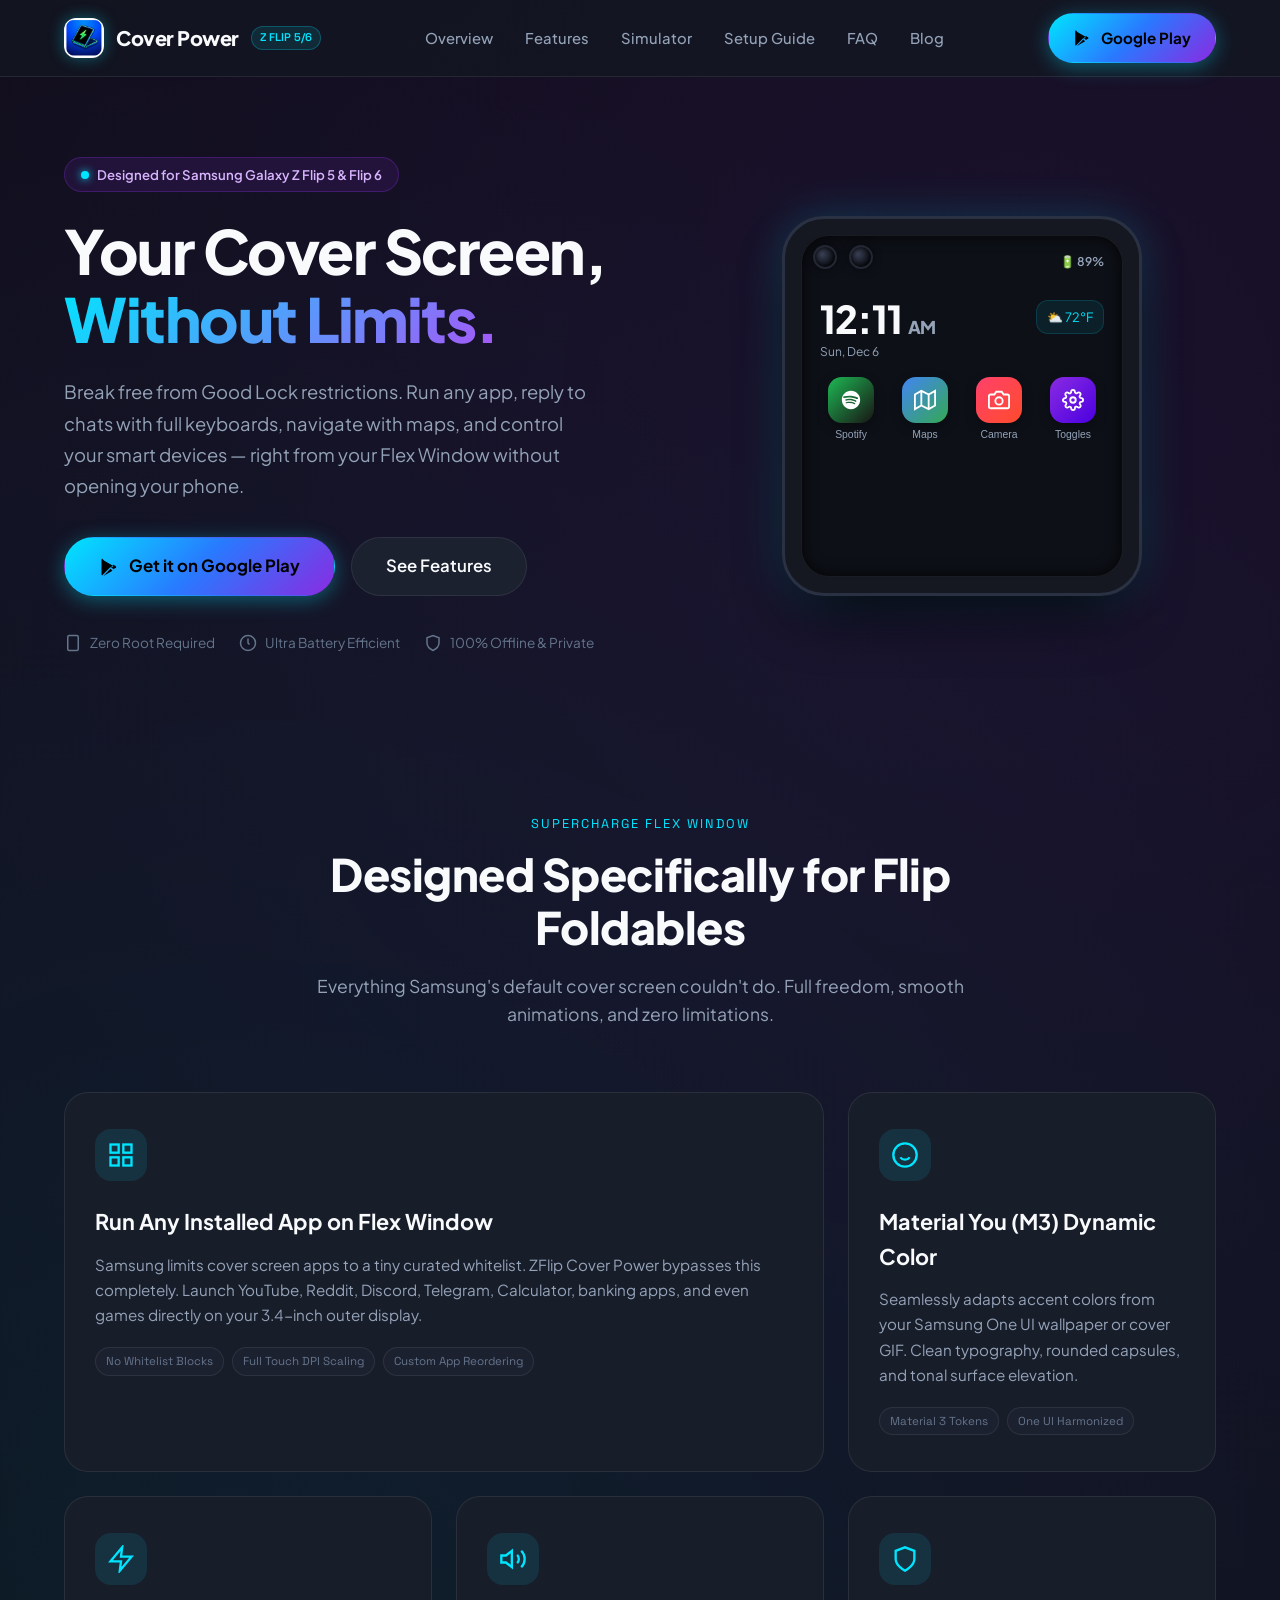
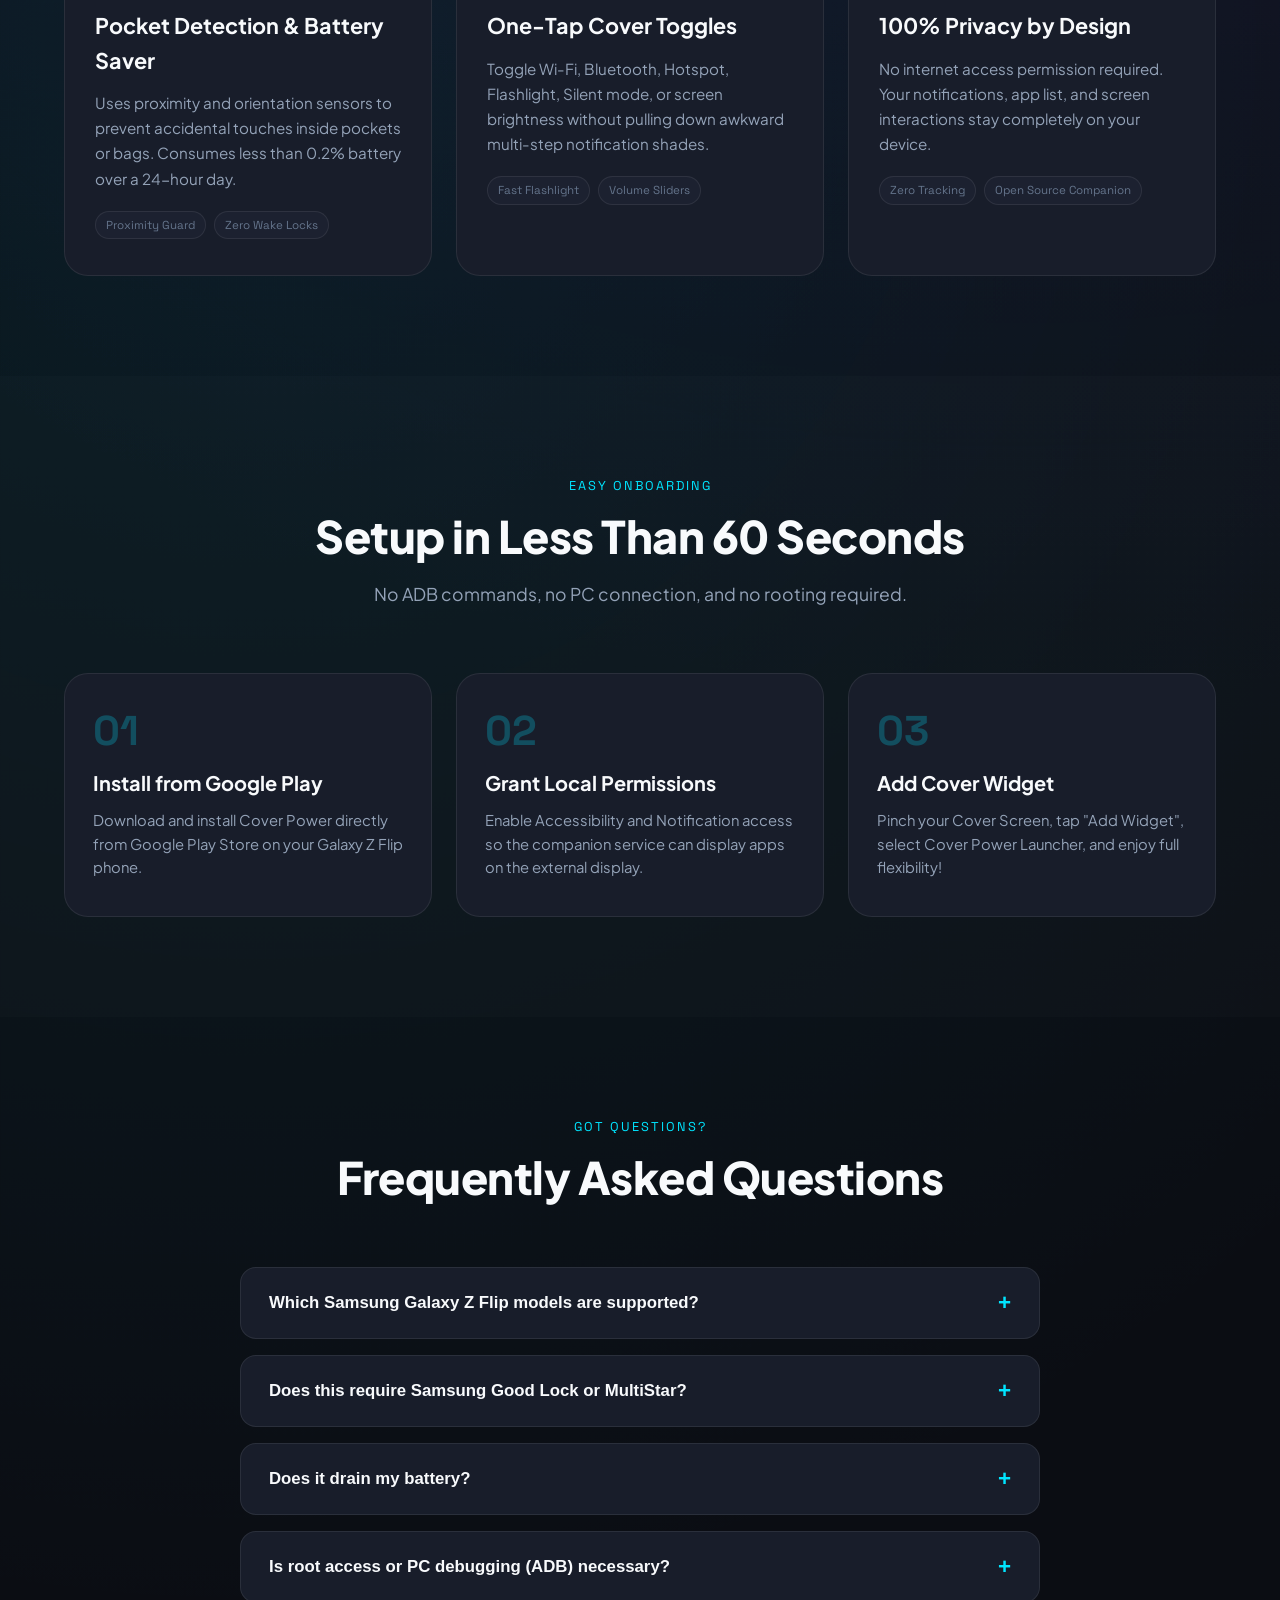
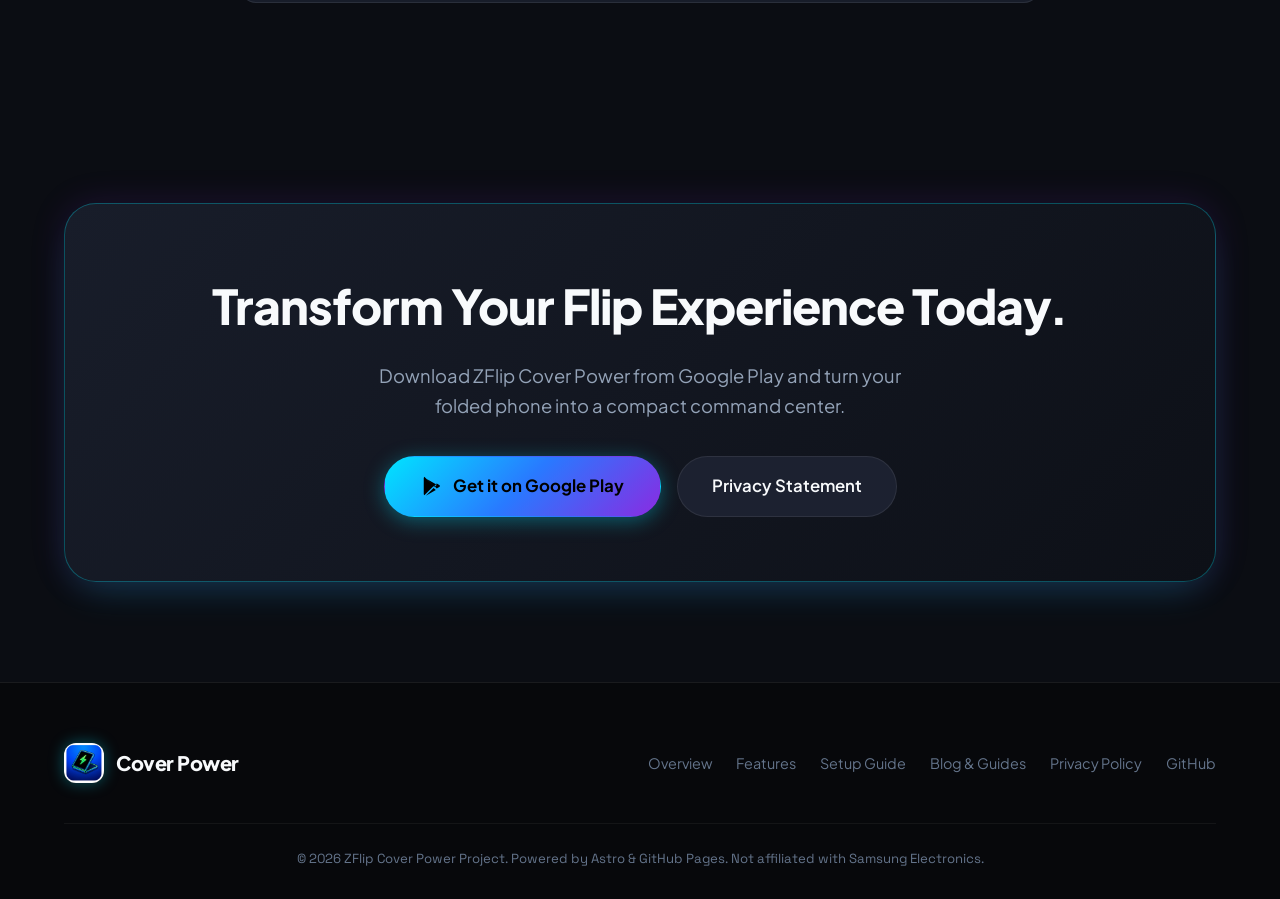
==== commit 33ae4841: "Update from https://github.com/trungntdev-9x/zflip-power-cover-page/commit/af6c01d15f31747c7f7ccba07" ====
--- a/index.html
+++ b/index.html
@@ -1 +1 @@
-<!DOCTYPE html><html lang="en"><head><meta charset="UTF-8"><meta name="viewport" content="width=device-width, initial-scale=1.0"><title>ZFlip Cover Power — Ultimate Cover Screen Launcher for Galaxy Z Flip</title><meta name="description" content="Unleash the full potential of your Samsung Galaxy Z Flip 5 &amp; Flip 6 Flex Window. Run any app, interactive widgets, quick toggles, and customized dashboards without opening your phone."><meta name="keywords" content="galaxy z flip 5 cover screen, z flip 6 flex window, good lock alternative, cover screen launcher, samsung foldable apps, material you android"><link rel="canonical" href="https://trungntdev-9x.github.io/zflip-power-cover-web/"><!-- OpenGraph --><meta property="og:title" content="ZFlip Cover Power — Ultimate Cover Screen Launcher for Galaxy Z Flip"><meta property="og:description" content="Unleash the full potential of your Samsung Galaxy Z Flip 5 &amp; Flip 6 Flex Window. Run any app, interactive widgets, quick toggles, and customized dashboards without opening your phone."><meta property="og:image" content="/zflip-power-cover-web/assets/hero_zflip.jpg"><meta property="og:type" content="website"><meta property="og:url" content="https://trungntdev-9x.github.io/zflip-power-cover-web/"><meta name="theme-color" content="#0b0d13"><!-- Twitter Cards --><meta name="twitter:card" content="summary_large_image"><meta name="twitter:title" content="ZFlip Cover Power — Ultimate Cover Screen Launcher for Galaxy Z Flip"><meta name="twitter:description" content="Unleash the full potential of your Samsung Galaxy Z Flip 5 &amp; Flip 6 Flex Window. Run any app, interactive widgets, quick toggles, and customized dashboards without opening your phone."><meta name="twitter:image" content="/zflip-power-cover-web/assets/hero_zflip.jpg"><!-- Google Fonts Preconnect & Styles --><link rel="preconnect" href="https://fonts.googleapis.com"><link rel="preconnect" href="https://fonts.gstatic.com" crossorigin><link href="https://fonts.googleapis.com/css2?family=Plus+Jakarta+Sans:wght@400;500;600;700;800&family=Space+Grotesk:wght@500;600;700&display=swap" rel="stylesheet"><!-- Favicon --><link rel="icon" type="image/png" href="/zflip-power-cover-web/assets/logo.png"><link rel="stylesheet" href="/zflip-power-cover-web/_astro/site.CF0tkhRa.css"></head><body><nav class="navbar" aria-label="Main Navigation"><div class="container nav-inner"><a href="/zflip-power-cover-web/" class="brand-link" aria-label="Home"><img src="/zflip-power-cover-web/assets/logo.png" alt="ZFlip Cover Power Logo" class="brand-logo" width="40" height="40"><span class="brand-title">Cover Power</span><span class="brand-badge">Z FLIP 5/6</span></a><ul class="nav-links"><li><a href="/zflip-power-cover-web/#overview">Overview</a></li><li><a href="/zflip-power-cover-web/#features">Features</a></li><li><a href="/zflip-power-cover-web/#simulator">Simulator</a></li><li><a href="/zflip-power-cover-web/#guide">Setup Guide</a></li><li><a href="/zflip-power-cover-web/#faq">FAQ</a></li><li><a href="/zflip-power-cover-web/blog">Blog</a></li></ul><div class="nav-actions"><a href="https://play.google.com/store/apps/details?id=com.powerflip.cover" target="_blank" rel="noopener noreferrer" class="btn btn-primary"><svg width="18" height="18" viewBox="0 0 24 24" fill="currentColor" aria-hidden="true"><path d="M3.609 1.814L13.792 12 3.61 22.186A2.38 2.38 0 0 1 3 20.434V3.566c0-.66.236-1.246.609-1.752zm11.24 11.242l2.366-2.366-10.9-6.22 8.534 8.586zm2.366-3.712l2.678 1.53c1.077.616 1.077 1.624 0 2.24l-2.678 1.53-2.646-2.65 2.646-2.65zm-3.419 4.764l-8.534 8.586 10.9-6.22-2.366-2.366z"></path></svg>Google Play</a></div></div></nav><main id="main-content"><header class="hero" id="overview"><div class="container hero-grid"><div class="hero-content"><div class="hero-pill"><span style="display:inline-block; width:8px; height:8px; border-radius:50%; background:#00e5ff; box-shadow:0 0 8px #00e5ff;"></span>Designed for Samsung Galaxy Z Flip 5 & Flip 6</div><h1 class="hero-title">Your Cover Screen,<br><span class="gradient-text">Without Limits.</span></h1><p class="hero-lead">Break free from Good Lock restrictions. Run any app, reply to chats with full keyboards, navigate with maps, and control your smart devices — right from your Flex Window without opening your phone.</p><div class="hero-actions"><a href="https://play.google.com/store/apps/details?id=com.powerflip.cover" target="_blank" rel="noopener noreferrer" class="btn btn-primary btn-large"><svg width="20" height="20" viewBox="0 0 24 24" fill="currentColor" aria-hidden="true"><path d="M3.609 1.814L13.792 12 3.61 22.186A2.38 2.38 0 0 1 3 20.434V3.566c0-.66.236-1.246.609-1.752zm11.24 11.242l2.366-2.366-10.9-6.22 8.534 8.586zm2.366-3.712l2.678 1.53c1.077.616 1.077 1.624 0 2.24l-2.678 1.53-2.646-2.65 2.646-2.65zm-3.419 4.764l-8.534 8.586 10.9-6.22-2.366-2.366z"></path></svg>Get it on Google Play</a><a href="#features" class="btn btn-secondary btn-large">See Features</a></div><div class="hero-specs"><div class="hero-spec-item"><svg width="18" height="18" viewBox="0 0 24 24" fill="none" stroke="currentColor" stroke-width="2" aria-hidden="true"><rect x="5" y="2" width="14" height="20" rx="2" ry="2"></rect><line x1="12" y1="18" x2="12.01" y2="18"></line></svg>Zero Root Required</div><div class="hero-spec-item"><svg width="18" height="18" viewBox="0 0 24 24" fill="none" stroke="currentColor" stroke-width="2" aria-hidden="true"><circle cx="12" cy="12" r="10"></circle><polyline points="12 6 12 12 14 14"></polyline></svg>Ultra Battery Efficient</div><div class="hero-spec-item"><svg width="18" height="18" viewBox="0 0 24 24" fill="none" stroke="currentColor" stroke-width="2" aria-hidden="true"><path d="M12 22s8-4 8-10V5l-8-3-8 3v7c0 6 8 10 8 10z"></path></svg>100% Offline & Private</div></div></div><div class="phone-mockup-wrapper" id="simulator"><div class="zflip-device"><div class="camera-module"><div class="lens"></div><div class="lens"></div></div><div class="cover-screen"><div class="cover-notch-spacer"><span>🔋 89%</span></div><div class="cover-view-container"><div class="cover-header-widget"><div><div class="cover-time" id="coverClock">10:09 <span style="font-size:1.1rem; color:var(--text-secondary);">AM</span></div><div class="cover-date" id="coverDate">Thu, Oct 24</div></div><div class="cover-weather">⛅ 72°F</div></div><div class="cover-apps-grid"><button class="cover-app-icon" data-app="spotify" title="Tap to test Spotify on Cover" type="button"><div class="app-glyph" style="background: linear-gradient(135deg, #1db954 0%, #191414 100%);"><svg width="22" height="22" viewBox="0 0 24 24" fill="currentColor"><path d="M12 2C6.477 2 2 6.477 2 12s4.477 10 10 10 10-4.477 10-10S17.523 2 12 2zm4.586 14.424c-.18.295-.563.387-.857.207-2.35-1.435-5.308-1.76-8.792-.963-.335.077-.67-.133-.746-.468-.077-.334.132-.67.467-.746 3.808-.87 7.076-.5 9.721 1.113.294.18.386.563.207.857zm1.225-2.723c-.226.367-.706.482-1.072.257-2.687-1.652-6.785-2.131-9.965-1.166-.413.127-.849-.107-.975-.52-.127-.414.108-.85.52-.976 3.632-1.102 8.147-.568 11.235 1.332.366.226.481.707.257 1.073zm.105-2.835C14.692 8.95 8.085 8.732 4.673 9.768c-.494.15-1.018-.129-1.168-.623-.15-.494.129-1.019.624-1.169 3.982-1.209 11.296-.957 15.116 1.31.444.264.59.838.327 1.282-.264.443-.838.59-1.282.327z"></path></svg></div><span class="app-label">Spotify</span></button><button class="cover-app-icon" data-app="maps" title="Tap to test Maps on Cover" type="button"><div class="app-glyph" style="background: linear-gradient(135deg, #4285f4 0%, #34a853 100%);"><svg width="22" height="22" viewBox="0 0 24 24" fill="none" stroke="currentColor" stroke-width="2"><polygon points="1 6 1 22 8 18 16 22 23 18 23 2 16 6 8 2 1 6"></polygon><line x1="8" y1="2" x2="8" y2="18"></line><line x1="16" y1="6" x2="16" y2="22"></line></svg></div><span class="app-label">Maps</span></button><button class="cover-app-icon" data-app="camera" title="Tap to test Camera on Cover" type="button"><div class="app-glyph" style="background: linear-gradient(135deg, #ff416c 0%, #ff4b2b 100%);"><svg width="22" height="22" viewBox="0 0 24 24" fill="none" stroke="currentColor" stroke-width="2"><path d="M23 19a2 2 0 0 1-2 2H3a2 2 0 0 1-2-2V8a2 2 0 0 1 2-2h4l2-3h6l2 3h4a2 2 0 0 1 2 2z"></path><circle cx="12" cy="13" r="4"></circle></svg></div><span class="app-label">Camera</span></button><button class="cover-app-icon" data-app="settings" title="Tap to test Quick Toggles" type="button"><div class="app-glyph" style="background: linear-gradient(135deg, #8a2be2 0%, #4a00e0 100%);"><svg width="22" height="22" viewBox="0 0 24 24" fill="none" stroke="currentColor" stroke-width="2"><circle cx="12" cy="12" r="3"></circle><path d="M19.4 15a1.65 1.65 0 0 0 .33 1.82l.06.06a2 2 0 0 1 0 2.83 2 2 0 0 1-2.83 0l-.06-.06a1.65 1.65 0 0 0-1.82-.33 1.65 1.65 0 0 0-1 1.51V21a2 2 0 0 1-2 2 2 2 0 0 1-2-2v-.09A1.65 1.65 0 0 0 9 19.4a1.65 1.65 0 0 0-1.82.33l-.06.06a2 2 0 0 1-2.83 0 2 2 0 0 1 0-2.83l.06-.06a1.65 1.65 0 0 0 .33-1.82 1.65 1.65 0 0 0-1.51-1H3a2 2 0 0 1-2-2 2 2 0 0 1 2-2h.09A1.65 1.65 0 0 0 4.6 9a1.65 1.65 0 0 0-.33-1.82l-.06-.06a2 2 0 0 1 0-2.83 2 2 0 0 1 2.83 0l.06.06a1.65 1.65 0 0 0 1.82.33H9a1.65 1.65 0 0 0 1-1.51V3a2 2 0 0 1 2-2 2 2 0 0 1 2 2v.09a1.65 1.65 0 0 0 1 1.51 1.65 1.65 0 0 0 1.82-.33l.06-.06a2 2 0 0 1 2.83 0 2 2 0 0 1 0 2.83l-.06.06a1.65 1.65 0 0 0-.33 1.82V9a1.65 1.65 0 0 0 1.51 1H21a2 2 0 0 1 2 2 2 2 0 0 1-2 2h-.09a1.65 1.65 0 0 0-1.51 1z"></path></svg></div><span class="app-label">Toggles</span></button></div><!-- Interactive Simulated Subviews inside Cover Screen --><div class="simulated-app-view" id="sim-spotify"><div class="sim-app-header"><span style="font-size:0.75rem; font-weight:700; color:#1db954;">Spotify Now Playing</span><button class="sim-back-btn" type="button">✕ Back</button></div><div style="display:flex; align-items:center; gap:12px; margin-bottom:12px;"><div style="width:44px; height:44px; background:#282828; border-radius:8px; display:flex; align-items:center; justify-content:center; font-size:1.2rem;">🎵</div><div><div style="font-size:0.8rem; font-weight:700;">Starboy</div><div style="font-size:0.7rem; color:var(--text-secondary);">The Weeknd, Daft Punk</div></div></div><div style="display:flex; justify-content:center; align-items:center; gap:16px;"><button style="background:none; border:none; color:#fff; cursor:pointer;" type="button" aria-label="Previous Track">⏮</button><button id="simPlayBtn" style="width:34px; height:34px; border-radius:50%; background:#1db954; border:none; color:#000; font-weight:bold; cursor:pointer;" type="button" aria-label="Play or Pause">⏸</button><button style="background:none; border:none; color:#fff; cursor:pointer;" type="button" aria-label="Next Track">⏭</button></div></div><div class="simulated-app-view" id="sim-maps"><div class="sim-app-header"><span style="font-size:0.75rem; font-weight:700; color:#4285f4;">Google Maps Navigation</span><button class="sim-back-btn" type="button">✕ Back</button></div><div style="background:#1e293b; border-radius:10px; padding:10px; font-size:0.75rem; margin-bottom:8px;"><div style="color:var(--accent-cyan); font-weight:bold;">In 200m Turn Right</div><div style="color:var(--text-secondary); font-size:0.7rem;">Market Street • 12 mins left</div></div><div style="font-size:0.68rem; color:var(--text-muted); text-align:center;">Turn-by-turn preview directly on Flex Window</div></div><div class="simulated-app-view" id="sim-camera"><div class="sim-app-header"><span style="font-size:0.75rem; font-weight:700; color:#ff4b2b;">Cover Selfie Cam</span><button class="sim-back-btn" type="button">✕ Back</button></div><div style="flex:1; background:#000; border-radius:8px; display:flex; align-items:center; justify-content:center; position:relative; overflow:hidden;"><span style="font-size:0.75rem; color:#64748b;">Live Rear Camera Stream</span><div style="position:absolute; bottom:8px; width:28px; height:28px; border-radius:50%; border:2px solid #fff; background:#ff4b2b;"></div></div></div><div class="simulated-app-view" id="sim-settings"><div class="sim-app-header"><span style="font-size:0.75rem; font-weight:700; color:#a855f7;">Quick Controls</span><button class="sim-back-btn" type="button">✕ Back</button></div><div style="display:grid; grid-template-columns:1fr 1fr; gap:8px;"><button class="sim-toggle active" style="padding:8px; border-radius:8px; background:var(--bg-surface-elevated); border:1px solid rgba(255,255,255,0.1); color:#fff; font-size:0.75rem; cursor:pointer;" type="button">📶 Wi-Fi: ON</button><button class="sim-toggle active" style="padding:8px; border-radius:8px; background:var(--bg-surface-elevated); border:1px solid rgba(255,255,255,0.1); color:#fff; font-size:0.75rem; cursor:pointer;" type="button">⚡ Torch: ON</button><button class="sim-toggle active" style="padding:8px; border-radius:8px; background:var(--bg-surface-elevated); border:1px solid rgba(255,255,255,0.1); color:#fff; font-size:0.75rem; cursor:pointer;" type="button">🔵 BT: Connected</button><button class="sim-toggle" style="padding:8px; border-radius:8px; background:var(--bg-surface-elevated); border:1px solid rgba(255,255,255,0.1); color:#94a3b8; font-size:0.75rem; cursor:pointer;" type="button">🔕 Mute: OFF</button></div></div></div></div></div></div><script type="module">function e(){function e(){let e=document.getElementById(`coverClock`),t=document.getElementById(`coverDate`);if(!e)return;let n=new Date,r=n.getHours(),i=String(n.getMinutes()).padStart(2,`0`),a=r>=12?`PM`:`AM`;r=r%12||12,e.innerHTML=`${r}:${i} <span style="font-size:1.1rem; color:var(--text-secondary);">${a}</span>`,t&&(t.textContent=n.toLocaleDateString(`en-US`,{weekday:`short`,month:`short`,day:`numeric`}))}setInterval(e,1e3),e();let t=document.querySelectorAll(`.cover-app-icon`),n=document.querySelectorAll(`.simulated-app-view`),r=document.querySelectorAll(`.sim-back-btn`);t.forEach(e=>{e.addEventListener(`click`,()=>{let t=e.dataset.app;if(!t)return;n.forEach(e=>e.classList.remove(`active`));let r=document.getElementById(`sim-${t}`);r&&r.classList.add(`active`)})}),r.forEach(e=>{e.addEventListener(`click`,()=>{n.forEach(e=>e.classList.remove(`active`))})});let i=document.getElementById(`simPlayBtn`),a=!0;i&&i.addEventListener(`click`,()=>{a=!a,i.textContent=a?`⏸`:`▶`}),document.querySelectorAll(`.sim-toggle`).forEach(e=>{e.addEventListener(`click`,()=>{e.classList.toggle(`active`)})})}document.readyState===`loading`?document.addEventListener(`DOMContentLoaded`,e):e();</script></div></header><section class="section" id="features"><div class="container"><div class="section-header"><div class="section-tag">Supercharge Flex Window</div><h2 class="section-title">Designed Specifically for Flip Foldables</h2><p class="section-desc">Everything Samsung's default cover screen couldn't do. Full freedom, smooth animations, and zero limitations.</p></div><div class="bento-grid"><div class="bento-card span-2"><div class="bento-icon"><svg width="28" height="28" viewBox="0 0 24 24" fill="none" stroke="currentColor" stroke-width="2" aria-hidden="true"><rect x="3" y="3" width="7" height="7"></rect><rect x="14" y="3" width="7" height="7"></rect><rect x="14" y="14" width="7" height="7"></rect><rect x="3" y="14" width="7" height="7"></rect></svg></div><h3>Run Any Installed App on Flex Window</h3><p>Samsung limits cover screen apps to a tiny curated whitelist. ZFlip Cover Power bypasses this completely. Launch YouTube, Reddit, Discord, Telegram, Calculator, banking apps, and even games directly on your 3.4-inch outer display.</p><div class="tech-tags"><span class="tech-tag">No Whitelist Blocks</span><span class="tech-tag">Full Touch DPI Scaling</span><span class="tech-tag">Custom App Reordering</span></div></div><div class="bento-card "><div class="bento-icon"><svg width="28" height="28" viewBox="0 0 24 24" fill="none" stroke="currentColor" stroke-width="2" aria-hidden="true"><circle cx="12" cy="12" r="10"></circle><path d="M8 14s1.5 2 4 2 4-2 4-2"></path><line x1="9" y1="9" x2="9.01" y2="9"></line><line x1="15" y1="9" x2="15.01" y2="9"></line></svg></div><h3>Material You (M3) Dynamic Color</h3><p>Seamlessly adapts accent colors from your Samsung One UI wallpaper or cover GIF. Clean typography, rounded capsules, and tonal surface elevation.</p><div class="tech-tags"><span class="tech-tag">Material 3 Tokens</span><span class="tech-tag">One UI Harmonized</span></div></div><div class="bento-card "><div class="bento-icon"><svg width="28" height="28" viewBox="0 0 24 24" fill="none" stroke="currentColor" stroke-width="2" aria-hidden="true"><path d="M13 2L3 14h9l-1 8 10-12h-9l1-8z"></path></svg></div><h3>Pocket Detection &amp; Battery Saver</h3><p>Uses proximity and orientation sensors to prevent accidental touches inside pockets or bags. Consumes less than 0.2% battery over a 24-hour day.</p><div class="tech-tags"><span class="tech-tag">Proximity Guard</span><span class="tech-tag">Zero Wake Locks</span></div></div><div class="bento-card "><div class="bento-icon"><svg width="28" height="28" viewBox="0 0 24 24" fill="none" stroke="currentColor" stroke-width="2" aria-hidden="true"><polygon points="11 5 6 9 2 9 2 15 6 15 11 19 11 5"></polygon><path d="M19.07 4.93a10 10 0 0 1 0 14.14M15.54 8.46a5 5 0 0 1 0 7.07"></path></svg></div><h3>One-Tap Cover Toggles</h3><p>Toggle Wi-Fi, Bluetooth, Hotspot, Flashlight, Silent mode, or screen brightness without pulling down awkward multi-step notification shades.</p><div class="tech-tags"><span class="tech-tag">Fast Flashlight</span><span class="tech-tag">Volume Sliders</span></div></div><div class="bento-card "><div class="bento-icon"><svg width="28" height="28" viewBox="0 0 24 24" fill="none" stroke="currentColor" stroke-width="2" aria-hidden="true"><path d="M12 22s8-4 8-10V5l-8-3-8 3v7c0 6 8 10 8 10z"></path></svg></div><h3>100% Privacy by Design</h3><p>No internet access permission required. Your notifications, app list, and screen interactions stay completely on your device.</p><div class="tech-tags"><span class="tech-tag">Zero Tracking</span><span class="tech-tag">Open Source Companion</span></div></div></div></div></section><section class="section" id="guide" style="background: rgba(255,255,255,0.01);"><div class="container"><div class="section-header"><div class="section-tag">Easy Onboarding</div><h2 class="section-title">Setup in Less Than 60 Seconds</h2><p class="section-desc">No ADB commands, no PC connection, and no rooting required.</p></div><div class="steps-grid"><div class="step-card"><div class="step-number">01</div><h4>Install from Google Play</h4><p>Download and install Cover Power directly from Google Play Store on your Galaxy Z Flip phone.</p></div><div class="step-card"><div class="step-number">02</div><h4>Grant Local Permissions</h4><p>Enable Accessibility and Notification access so the companion service can display apps on the external display.</p></div><div class="step-card"><div class="step-number">03</div><h4>Add Cover Widget</h4><p>Pinch your Cover Screen, tap &quot;Add Widget&quot;, select Cover Power Launcher, and enjoy full flexibility!</p></div></div></div></section><section class="section" id="faq"><div class="container"><div class="section-header"><div class="section-tag">Got Questions?</div><h2 class="section-title">Frequently Asked Questions</h2></div><div class="faq-grid"><div class="faq-item"><button class="faq-question" type="button" aria-expanded="false" aria-controls="faq-ans-0">Which Samsung Galaxy Z Flip models are supported?<span class="faq-icon" aria-hidden="true">+</span></button><div class="faq-answer" id="faq-ans-0">ZFlip Cover Power is custom-tailored for the large folder-shaped Flex Window found on <strong>Galaxy Z Flip 5</strong> and <strong>Galaxy Z Flip 6</strong>. It is also tested forward-compatible with upcoming One UI foldable releases.</div></div><div class="faq-item"><button class="faq-question" type="button" aria-expanded="false" aria-controls="faq-ans-1">Does this require Samsung Good Lock or MultiStar?<span class="faq-icon" aria-hidden="true">+</span></button><div class="faq-answer" id="faq-ans-1">No! It runs completely standalone as a native cover widget and companion app. You do not need Good Lock, MultiStar, or region-locked Samsung add-ons.</div></div><div class="faq-item"><button class="faq-question" type="button" aria-expanded="false" aria-controls="faq-ans-2">Does it drain my battery?<span class="faq-icon" aria-hidden="true">+</span></button><div class="faq-answer" id="faq-ans-2">Not at all. The app only becomes active when the cover screen is turned on by touch or button press. When the screen turns off or the phone is folded shut in your pocket, the background process enters deep sleep.</div></div><div class="faq-item"><button class="faq-question" type="button" aria-expanded="false" aria-controls="faq-ans-3">Is root access or PC debugging (ADB) necessary?<span class="faq-icon" aria-hidden="true">+</span></button><div class="faq-answer" id="faq-ans-3">Zero root or ADB is required. Standard Android Accessibility and Overlay permissions are all that's required to launch activities on display ID 1 (external cover display).</div></div></div></div></section><script type="module">function e(){let e=document.querySelectorAll(`.faq-item`);e.forEach(t=>{let n=t.querySelector(`.faq-question`);n&&n.addEventListener(`click`,()=>{let r=t.classList.contains(`active`);e.forEach(e=>{e.classList.remove(`active`);let t=e.querySelector(`.faq-question`);t&&t.setAttribute(`aria-expanded`,`false`)}),r||(t.classList.add(`active`),n.setAttribute(`aria-expanded`,`true`))})})}document.readyState===`loading`?document.addEventListener(`DOMContentLoaded`,e):e();</script><section class="section" id="download"><div class="container"><div class="cta-box"><h2>Transform Your Flip Experience Today.</h2><p>Download ZFlip Cover Power from Google Play and turn your folded phone into a compact command center.</p><div style="display:flex; justify-content:center; gap:16px; flex-wrap:wrap;"><a href="https://play.google.com/store/apps/details?id=com.powerflip.cover" target="_blank" rel="noopener noreferrer" class="btn btn-primary btn-large" style="padding: 16px 36px;"><svg width="22" height="22" viewBox="0 0 24 24" fill="currentColor" aria-hidden="true"><path d="M3.609 1.814L13.792 12 3.61 22.186A2.38 2.38 0 0 1 3 20.434V3.566c0-.66.236-1.246.609-1.752zm11.24 11.242l2.366-2.366-10.9-6.22 8.534 8.586zm2.366-3.712l2.678 1.53c1.077.616 1.077 1.624 0 2.24l-2.678 1.53-2.646-2.65 2.646-2.65zm-3.419 4.764l-8.534 8.586 10.9-6.22-2.366-2.366z"></path></svg>Get it on Google Play</a><a href="/zflip-power-cover-web/privacy" class="btn btn-secondary btn-large">Privacy Statement</a></div></div></div></section></main><footer class="footer"><div class="container"><div class="footer-inner"><div class="brand-link"><img src="/zflip-power-cover-web/assets/logo.png" alt="Cover Power Logo" class="brand-logo" width="40" height="40"><span class="brand-title">Cover Power</span></div><ul class="footer-links"><li><a href="#overview">Overview</a></li><li><a href="#features">Features</a></li><li><a href="#guide">Setup Guide</a></li><li><a href="/zflip-power-cover-web/blog">Blog &amp; Guides</a></li><li><a href="/zflip-power-cover-web/privacy">Privacy Policy</a></li><li><a href="#">GitHub</a></li></ul></div><div class="footer-bottom">&copy; 2026 ZFlip Cover Power Project. Powered by Astro & GitHub Pages. Not affiliated with Samsung Electronics.</div></div></footer><div class="modal" id="privacyModal" role="dialog" aria-modal="true" aria-labelledby="privacyModalTitle"><div class="modal-content"><button class="modal-close" id="modalClose" type="button" aria-label="Close modal">&times;</button><h3 id="privacyModalTitle" style="font-size: 1.8rem; font-weight: 800; margin-bottom: 16px;">Privacy Policy & Transparency</h3><p style="color: var(--text-secondary); margin-bottom: 14px; font-size: 0.95rem;">Last updated: September 2026</p><p style="color: var(--text-secondary); margin-bottom: 14px; font-size: 0.95rem; line-height: 1.6;"><strong>1. Absolute Local Privacy:</strong> ZFlip Cover Power does not transmit any user data over the network. The app functions 100% offline.</p><p style="color: var(--text-secondary); margin-bottom: 14px; font-size: 0.95rem; line-height: 1.6;"><strong>2. Permissions Usage:</strong><br>• <code>ACCESSIBILITY_SERVICE</code>: Used strictly to detect cover screen fold events and launch selected apps into the secondary display target.<br>• <code>QUERY_ALL_PACKAGES</code>: Used solely to display the list of your installed apps inside the cover launcher widget so you can pick which apps to pin.</p><p style="color: var(--text-secondary); margin-bottom: 14px; font-size: 0.95rem; line-height: 1.6;"><strong>3. No Data Storage:</strong> No personal logs, keystrokes, or screen contents are ever stored or recorded.</p></div></div><script type="module">function e(){let e=document.getElementById(`privacyModal`),t=document.querySelectorAll(`[data-modal="privacy"]`),n=document.getElementById(`modalClose`);t.forEach(t=>{t.addEventListener(`click`,t=>{t.preventDefault(),e&&e.classList.add(`open`)})}),n&&e&&(n.addEventListener(`click`,()=>e.classList.remove(`open`)),e.addEventListener(`click`,t=>{t.target===e&&e.classList.remove(`open`)})),document.addEventListener(`keydown`,t=>{t.key===`Escape`&&e&&e.classList.contains(`open`)&&e.classList.remove(`open`)})}document.readyState===`loading`?document.addEventListener(`DOMContentLoaded`,e):e();</script></body></html>+<!DOCTYPE html><html lang="en"><head><meta charset="UTF-8"><meta name="viewport" content="width=device-width, initial-scale=1.0"><title>ZFlip Cover Power — Ultimate Cover Screen Launcher for Galaxy Z Flip</title><meta name="description" content="Unleash the full potential of your Samsung Galaxy Z Flip 5 &amp; Flip 6 Flex Window. Run any app, interactive widgets, quick toggles, and customized dashboards without opening your phone."><meta name="keywords" content="galaxy z flip 5 cover screen, z flip 6 flex window, good lock alternative, cover screen launcher, samsung foldable apps, material you android"><link rel="canonical" href="https://powercover.lagbros.com/"><!-- OpenGraph --><meta property="og:title" content="ZFlip Cover Power — Ultimate Cover Screen Launcher for Galaxy Z Flip"><meta property="og:description" content="Unleash the full potential of your Samsung Galaxy Z Flip 5 &amp; Flip 6 Flex Window. Run any app, interactive widgets, quick toggles, and customized dashboards without opening your phone."><meta property="og:image" content="/assets/hero_zflip.jpg"><meta property="og:type" content="website"><meta property="og:url" content="https://powercover.lagbros.com/"><meta name="theme-color" content="#0b0d13"><!-- Twitter Cards --><meta name="twitter:card" content="summary_large_image"><meta name="twitter:title" content="ZFlip Cover Power — Ultimate Cover Screen Launcher for Galaxy Z Flip"><meta name="twitter:description" content="Unleash the full potential of your Samsung Galaxy Z Flip 5 &amp; Flip 6 Flex Window. Run any app, interactive widgets, quick toggles, and customized dashboards without opening your phone."><meta name="twitter:image" content="/assets/hero_zflip.jpg"><!-- Google Fonts Preconnect & Styles --><link rel="preconnect" href="https://fonts.googleapis.com"><link rel="preconnect" href="https://fonts.gstatic.com" crossorigin><link href="https://fonts.googleapis.com/css2?family=Plus+Jakarta+Sans:wght@400;500;600;700;800&family=Space+Grotesk:wght@500;600;700&display=swap" rel="stylesheet"><!-- Favicon --><link rel="icon" type="image/png" href="/assets/logo.png"><link rel="stylesheet" href="/_astro/site.CF0tkhRa.css"></head><body><nav class="navbar" aria-label="Main Navigation"><div class="container nav-inner"><a href="/" class="brand-link" aria-label="Home"><img src="/assets/logo.png" alt="ZFlip Cover Power Logo" class="brand-logo" width="40" height="40"><span class="brand-title">Cover Power</span><span class="brand-badge">Z FLIP 5/6</span></a><ul class="nav-links"><li><a href="/#overview">Overview</a></li><li><a href="/#features">Features</a></li><li><a href="/#simulator">Simulator</a></li><li><a href="/#guide">Setup Guide</a></li><li><a href="/#faq">FAQ</a></li><li><a href="/blog">Blog</a></li></ul><div class="nav-actions"><a href="https://play.google.com/store/apps/details?id=com.powerflip.cover" target="_blank" rel="noopener noreferrer" class="btn btn-primary"><svg width="18" height="18" viewBox="0 0 24 24" fill="currentColor" aria-hidden="true"><path d="M3.609 1.814L13.792 12 3.61 22.186A2.38 2.38 0 0 1 3 20.434V3.566c0-.66.236-1.246.609-1.752zm11.24 11.242l2.366-2.366-10.9-6.22 8.534 8.586zm2.366-3.712l2.678 1.53c1.077.616 1.077 1.624 0 2.24l-2.678 1.53-2.646-2.65 2.646-2.65zm-3.419 4.764l-8.534 8.586 10.9-6.22-2.366-2.366z"></path></svg>Google Play</a></div></div></nav><main id="main-content"><header class="hero" id="overview"><div class="container hero-grid"><div class="hero-content"><div class="hero-pill"><span style="display:inline-block; width:8px; height:8px; border-radius:50%; background:#00e5ff; box-shadow:0 0 8px #00e5ff;"></span>Designed for Samsung Galaxy Z Flip 5 & Flip 6</div><h1 class="hero-title">Your Cover Screen,<br><span class="gradient-text">Without Limits.</span></h1><p class="hero-lead">Break free from Good Lock restrictions. Run any app, reply to chats with full keyboards, navigate with maps, and control your smart devices — right from your Flex Window without opening your phone.</p><div class="hero-actions"><a href="https://play.google.com/store/apps/details?id=com.powerflip.cover" target="_blank" rel="noopener noreferrer" class="btn btn-primary btn-large"><svg width="20" height="20" viewBox="0 0 24 24" fill="currentColor" aria-hidden="true"><path d="M3.609 1.814L13.792 12 3.61 22.186A2.38 2.38 0 0 1 3 20.434V3.566c0-.66.236-1.246.609-1.752zm11.24 11.242l2.366-2.366-10.9-6.22 8.534 8.586zm2.366-3.712l2.678 1.53c1.077.616 1.077 1.624 0 2.24l-2.678 1.53-2.646-2.65 2.646-2.65zm-3.419 4.764l-8.534 8.586 10.9-6.22-2.366-2.366z"></path></svg>Get it on Google Play</a><a href="#features" class="btn btn-secondary btn-large">See Features</a></div><div class="hero-specs"><div class="hero-spec-item"><svg width="18" height="18" viewBox="0 0 24 24" fill="none" stroke="currentColor" stroke-width="2" aria-hidden="true"><rect x="5" y="2" width="14" height="20" rx="2" ry="2"></rect><line x1="12" y1="18" x2="12.01" y2="18"></line></svg>Zero Root Required</div><div class="hero-spec-item"><svg width="18" height="18" viewBox="0 0 24 24" fill="none" stroke="currentColor" stroke-width="2" aria-hidden="true"><circle cx="12" cy="12" r="10"></circle><polyline points="12 6 12 12 14 14"></polyline></svg>Ultra Battery Efficient</div><div class="hero-spec-item"><svg width="18" height="18" viewBox="0 0 24 24" fill="none" stroke="currentColor" stroke-width="2" aria-hidden="true"><path d="M12 22s8-4 8-10V5l-8-3-8 3v7c0 6 8 10 8 10z"></path></svg>100% Offline & Private</div></div></div><div class="phone-mockup-wrapper" id="simulator"><div class="zflip-device"><div class="camera-module"><div class="lens"></div><div class="lens"></div></div><div class="cover-screen"><div class="cover-notch-spacer"><span>🔋 89%</span></div><div class="cover-view-container"><div class="cover-header-widget"><div><div class="cover-time" id="coverClock">10:09 <span style="font-size:1.1rem; color:var(--text-secondary);">AM</span></div><div class="cover-date" id="coverDate">Thu, Oct 24</div></div><div class="cover-weather">⛅ 72°F</div></div><div class="cover-apps-grid"><button class="cover-app-icon" data-app="spotify" title="Tap to test Spotify on Cover" type="button"><div class="app-glyph" style="background: linear-gradient(135deg, #1db954 0%, #191414 100%);"><svg width="22" height="22" viewBox="0 0 24 24" fill="currentColor"><path d="M12 2C6.477 2 2 6.477 2 12s4.477 10 10 10 10-4.477 10-10S17.523 2 12 2zm4.586 14.424c-.18.295-.563.387-.857.207-2.35-1.435-5.308-1.76-8.792-.963-.335.077-.67-.133-.746-.468-.077-.334.132-.67.467-.746 3.808-.87 7.076-.5 9.721 1.113.294.18.386.563.207.857zm1.225-2.723c-.226.367-.706.482-1.072.257-2.687-1.652-6.785-2.131-9.965-1.166-.413.127-.849-.107-.975-.52-.127-.414.108-.85.52-.976 3.632-1.102 8.147-.568 11.235 1.332.366.226.481.707.257 1.073zm.105-2.835C14.692 8.95 8.085 8.732 4.673 9.768c-.494.15-1.018-.129-1.168-.623-.15-.494.129-1.019.624-1.169 3.982-1.209 11.296-.957 15.116 1.31.444.264.59.838.327 1.282-.264.443-.838.59-1.282.327z"></path></svg></div><span class="app-label">Spotify</span></button><button class="cover-app-icon" data-app="maps" title="Tap to test Maps on Cover" type="button"><div class="app-glyph" style="background: linear-gradient(135deg, #4285f4 0%, #34a853 100%);"><svg width="22" height="22" viewBox="0 0 24 24" fill="none" stroke="currentColor" stroke-width="2"><polygon points="1 6 1 22 8 18 16 22 23 18 23 2 16 6 8 2 1 6"></polygon><line x1="8" y1="2" x2="8" y2="18"></line><line x1="16" y1="6" x2="16" y2="22"></line></svg></div><span class="app-label">Maps</span></button><button class="cover-app-icon" data-app="camera" title="Tap to test Camera on Cover" type="button"><div class="app-glyph" style="background: linear-gradient(135deg, #ff416c 0%, #ff4b2b 100%);"><svg width="22" height="22" viewBox="0 0 24 24" fill="none" stroke="currentColor" stroke-width="2"><path d="M23 19a2 2 0 0 1-2 2H3a2 2 0 0 1-2-2V8a2 2 0 0 1 2-2h4l2-3h6l2 3h4a2 2 0 0 1 2 2z"></path><circle cx="12" cy="13" r="4"></circle></svg></div><span class="app-label">Camera</span></button><button class="cover-app-icon" data-app="settings" title="Tap to test Quick Toggles" type="button"><div class="app-glyph" style="background: linear-gradient(135deg, #8a2be2 0%, #4a00e0 100%);"><svg width="22" height="22" viewBox="0 0 24 24" fill="none" stroke="currentColor" stroke-width="2"><circle cx="12" cy="12" r="3"></circle><path d="M19.4 15a1.65 1.65 0 0 0 .33 1.82l.06.06a2 2 0 0 1 0 2.83 2 2 0 0 1-2.83 0l-.06-.06a1.65 1.65 0 0 0-1.82-.33 1.65 1.65 0 0 0-1 1.51V21a2 2 0 0 1-2 2 2 2 0 0 1-2-2v-.09A1.65 1.65 0 0 0 9 19.4a1.65 1.65 0 0 0-1.82.33l-.06.06a2 2 0 0 1-2.83 0 2 2 0 0 1 0-2.83l.06-.06a1.65 1.65 0 0 0 .33-1.82 1.65 1.65 0 0 0-1.51-1H3a2 2 0 0 1-2-2 2 2 0 0 1 2-2h.09A1.65 1.65 0 0 0 4.6 9a1.65 1.65 0 0 0-.33-1.82l-.06-.06a2 2 0 0 1 0-2.83 2 2 0 0 1 2.83 0l.06.06a1.65 1.65 0 0 0 1.82.33H9a1.65 1.65 0 0 0 1-1.51V3a2 2 0 0 1 2-2 2 2 0 0 1 2 2v.09a1.65 1.65 0 0 0 1 1.51 1.65 1.65 0 0 0 1.82-.33l.06-.06a2 2 0 0 1 2.83 0 2 2 0 0 1 0 2.83l-.06.06a1.65 1.65 0 0 0-.33 1.82V9a1.65 1.65 0 0 0 1.51 1H21a2 2 0 0 1 2 2 2 2 0 0 1-2 2h-.09a1.65 1.65 0 0 0-1.51 1z"></path></svg></div><span class="app-label">Toggles</span></button></div><!-- Interactive Simulated Subviews inside Cover Screen --><div class="simulated-app-view" id="sim-spotify"><div class="sim-app-header"><span style="font-size:0.75rem; font-weight:700; color:#1db954;">Spotify Now Playing</span><button class="sim-back-btn" type="button">✕ Back</button></div><div style="display:flex; align-items:center; gap:12px; margin-bottom:12px;"><div style="width:44px; height:44px; background:#282828; border-radius:8px; display:flex; align-items:center; justify-content:center; font-size:1.2rem;">🎵</div><div><div style="font-size:0.8rem; font-weight:700;">Starboy</div><div style="font-size:0.7rem; color:var(--text-secondary);">The Weeknd, Daft Punk</div></div></div><div style="display:flex; justify-content:center; align-items:center; gap:16px;"><button style="background:none; border:none; color:#fff; cursor:pointer;" type="button" aria-label="Previous Track">⏮</button><button id="simPlayBtn" style="width:34px; height:34px; border-radius:50%; background:#1db954; border:none; color:#000; font-weight:bold; cursor:pointer;" type="button" aria-label="Play or Pause">⏸</button><button style="background:none; border:none; color:#fff; cursor:pointer;" type="button" aria-label="Next Track">⏭</button></div></div><div class="simulated-app-view" id="sim-maps"><div class="sim-app-header"><span style="font-size:0.75rem; font-weight:700; color:#4285f4;">Google Maps Navigation</span><button class="sim-back-btn" type="button">✕ Back</button></div><div style="background:#1e293b; border-radius:10px; padding:10px; font-size:0.75rem; margin-bottom:8px;"><div style="color:var(--accent-cyan); font-weight:bold;">In 200m Turn Right</div><div style="color:var(--text-secondary); font-size:0.7rem;">Market Street • 12 mins left</div></div><div style="font-size:0.68rem; color:var(--text-muted); text-align:center;">Turn-by-turn preview directly on Flex Window</div></div><div class="simulated-app-view" id="sim-camera"><div class="sim-app-header"><span style="font-size:0.75rem; font-weight:700; color:#ff4b2b;">Cover Selfie Cam</span><button class="sim-back-btn" type="button">✕ Back</button></div><div style="flex:1; background:#000; border-radius:8px; display:flex; align-items:center; justify-content:center; position:relative; overflow:hidden;"><span style="font-size:0.75rem; color:#64748b;">Live Rear Camera Stream</span><div style="position:absolute; bottom:8px; width:28px; height:28px; border-radius:50%; border:2px solid #fff; background:#ff4b2b;"></div></div></div><div class="simulated-app-view" id="sim-settings"><div class="sim-app-header"><span style="font-size:0.75rem; font-weight:700; color:#a855f7;">Quick Controls</span><button class="sim-back-btn" type="button">✕ Back</button></div><div style="display:grid; grid-template-columns:1fr 1fr; gap:8px;"><button class="sim-toggle active" style="padding:8px; border-radius:8px; background:var(--bg-surface-elevated); border:1px solid rgba(255,255,255,0.1); color:#fff; font-size:0.75rem; cursor:pointer;" type="button">📶 Wi-Fi: ON</button><button class="sim-toggle active" style="padding:8px; border-radius:8px; background:var(--bg-surface-elevated); border:1px solid rgba(255,255,255,0.1); color:#fff; font-size:0.75rem; cursor:pointer;" type="button">⚡ Torch: ON</button><button class="sim-toggle active" style="padding:8px; border-radius:8px; background:var(--bg-surface-elevated); border:1px solid rgba(255,255,255,0.1); color:#fff; font-size:0.75rem; cursor:pointer;" type="button">🔵 BT: Connected</button><button class="sim-toggle" style="padding:8px; border-radius:8px; background:var(--bg-surface-elevated); border:1px solid rgba(255,255,255,0.1); color:#94a3b8; font-size:0.75rem; cursor:pointer;" type="button">🔕 Mute: OFF</button></div></div></div></div></div></div><script type="module">function e(){function e(){let e=document.getElementById(`coverClock`),t=document.getElementById(`coverDate`);if(!e)return;let n=new Date,r=n.getHours(),i=String(n.getMinutes()).padStart(2,`0`),a=r>=12?`PM`:`AM`;r=r%12||12,e.innerHTML=`${r}:${i} <span style="font-size:1.1rem; color:var(--text-secondary);">${a}</span>`,t&&(t.textContent=n.toLocaleDateString(`en-US`,{weekday:`short`,month:`short`,day:`numeric`}))}setInterval(e,1e3),e();let t=document.querySelectorAll(`.cover-app-icon`),n=document.querySelectorAll(`.simulated-app-view`),r=document.querySelectorAll(`.sim-back-btn`);t.forEach(e=>{e.addEventListener(`click`,()=>{let t=e.dataset.app;if(!t)return;n.forEach(e=>e.classList.remove(`active`));let r=document.getElementById(`sim-${t}`);r&&r.classList.add(`active`)})}),r.forEach(e=>{e.addEventListener(`click`,()=>{n.forEach(e=>e.classList.remove(`active`))})});let i=document.getElementById(`simPlayBtn`),a=!0;i&&i.addEventListener(`click`,()=>{a=!a,i.textContent=a?`⏸`:`▶`}),document.querySelectorAll(`.sim-toggle`).forEach(e=>{e.addEventListener(`click`,()=>{e.classList.toggle(`active`)})})}document.readyState===`loading`?document.addEventListener(`DOMContentLoaded`,e):e();</script></div></header><section class="section" id="features"><div class="container"><div class="section-header"><div class="section-tag">Supercharge Flex Window</div><h2 class="section-title">Designed Specifically for Flip Foldables</h2><p class="section-desc">Everything Samsung's default cover screen couldn't do. Full freedom, smooth animations, and zero limitations.</p></div><div class="bento-grid"><div class="bento-card span-2"><div class="bento-icon"><svg width="28" height="28" viewBox="0 0 24 24" fill="none" stroke="currentColor" stroke-width="2" aria-hidden="true"><rect x="3" y="3" width="7" height="7"></rect><rect x="14" y="3" width="7" height="7"></rect><rect x="14" y="14" width="7" height="7"></rect><rect x="3" y="14" width="7" height="7"></rect></svg></div><h3>Run Any Installed App on Flex Window</h3><p>Samsung limits cover screen apps to a tiny curated whitelist. ZFlip Cover Power bypasses this completely. Launch YouTube, Reddit, Discord, Telegram, Calculator, banking apps, and even games directly on your 3.4-inch outer display.</p><div class="tech-tags"><span class="tech-tag">No Whitelist Blocks</span><span class="tech-tag">Full Touch DPI Scaling</span><span class="tech-tag">Custom App Reordering</span></div></div><div class="bento-card "><div class="bento-icon"><svg width="28" height="28" viewBox="0 0 24 24" fill="none" stroke="currentColor" stroke-width="2" aria-hidden="true"><circle cx="12" cy="12" r="10"></circle><path d="M8 14s1.5 2 4 2 4-2 4-2"></path><line x1="9" y1="9" x2="9.01" y2="9"></line><line x1="15" y1="9" x2="15.01" y2="9"></line></svg></div><h3>Material You (M3) Dynamic Color</h3><p>Seamlessly adapts accent colors from your Samsung One UI wallpaper or cover GIF. Clean typography, rounded capsules, and tonal surface elevation.</p><div class="tech-tags"><span class="tech-tag">Material 3 Tokens</span><span class="tech-tag">One UI Harmonized</span></div></div><div class="bento-card "><div class="bento-icon"><svg width="28" height="28" viewBox="0 0 24 24" fill="none" stroke="currentColor" stroke-width="2" aria-hidden="true"><path d="M13 2L3 14h9l-1 8 10-12h-9l1-8z"></path></svg></div><h3>Pocket Detection &amp; Battery Saver</h3><p>Uses proximity and orientation sensors to prevent accidental touches inside pockets or bags. Consumes less than 0.2% battery over a 24-hour day.</p><div class="tech-tags"><span class="tech-tag">Proximity Guard</span><span class="tech-tag">Zero Wake Locks</span></div></div><div class="bento-card "><div class="bento-icon"><svg width="28" height="28" viewBox="0 0 24 24" fill="none" stroke="currentColor" stroke-width="2" aria-hidden="true"><polygon points="11 5 6 9 2 9 2 15 6 15 11 19 11 5"></polygon><path d="M19.07 4.93a10 10 0 0 1 0 14.14M15.54 8.46a5 5 0 0 1 0 7.07"></path></svg></div><h3>One-Tap Cover Toggles</h3><p>Toggle Wi-Fi, Bluetooth, Hotspot, Flashlight, Silent mode, or screen brightness without pulling down awkward multi-step notification shades.</p><div class="tech-tags"><span class="tech-tag">Fast Flashlight</span><span class="tech-tag">Volume Sliders</span></div></div><div class="bento-card "><div class="bento-icon"><svg width="28" height="28" viewBox="0 0 24 24" fill="none" stroke="currentColor" stroke-width="2" aria-hidden="true"><path d="M12 22s8-4 8-10V5l-8-3-8 3v7c0 6 8 10 8 10z"></path></svg></div><h3>100% Privacy by Design</h3><p>No internet access permission required. Your notifications, app list, and screen interactions stay completely on your device.</p><div class="tech-tags"><span class="tech-tag">Zero Tracking</span><span class="tech-tag">Open Source Companion</span></div></div></div></div></section><section class="section" id="guide" style="background: rgba(255,255,255,0.01);"><div class="container"><div class="section-header"><div class="section-tag">Easy Onboarding</div><h2 class="section-title">Setup in Less Than 60 Seconds</h2><p class="section-desc">No ADB commands, no PC connection, and no rooting required.</p></div><div class="steps-grid"><div class="step-card"><div class="step-number">01</div><h4>Install from Google Play</h4><p>Download and install Cover Power directly from Google Play Store on your Galaxy Z Flip phone.</p></div><div class="step-card"><div class="step-number">02</div><h4>Grant Local Permissions</h4><p>Enable Accessibility and Notification access so the companion service can display apps on the external display.</p></div><div class="step-card"><div class="step-number">03</div><h4>Add Cover Widget</h4><p>Pinch your Cover Screen, tap &quot;Add Widget&quot;, select Cover Power Launcher, and enjoy full flexibility!</p></div></div></div></section><section class="section" id="faq"><div class="container"><div class="section-header"><div class="section-tag">Got Questions?</div><h2 class="section-title">Frequently Asked Questions</h2></div><div class="faq-grid"><div class="faq-item"><button class="faq-question" type="button" aria-expanded="false" aria-controls="faq-ans-0">Which Samsung Galaxy Z Flip models are supported?<span class="faq-icon" aria-hidden="true">+</span></button><div class="faq-answer" id="faq-ans-0">ZFlip Cover Power is custom-tailored for the large folder-shaped Flex Window found on <strong>Galaxy Z Flip 5</strong> and <strong>Galaxy Z Flip 6</strong>. It is also tested forward-compatible with upcoming One UI foldable releases.</div></div><div class="faq-item"><button class="faq-question" type="button" aria-expanded="false" aria-controls="faq-ans-1">Does this require Samsung Good Lock or MultiStar?<span class="faq-icon" aria-hidden="true">+</span></button><div class="faq-answer" id="faq-ans-1">No! It runs completely standalone as a native cover widget and companion app. You do not need Good Lock, MultiStar, or region-locked Samsung add-ons.</div></div><div class="faq-item"><button class="faq-question" type="button" aria-expanded="false" aria-controls="faq-ans-2">Does it drain my battery?<span class="faq-icon" aria-hidden="true">+</span></button><div class="faq-answer" id="faq-ans-2">Not at all. The app only becomes active when the cover screen is turned on by touch or button press. When the screen turns off or the phone is folded shut in your pocket, the background process enters deep sleep.</div></div><div class="faq-item"><button class="faq-question" type="button" aria-expanded="false" aria-controls="faq-ans-3">Is root access or PC debugging (ADB) necessary?<span class="faq-icon" aria-hidden="true">+</span></button><div class="faq-answer" id="faq-ans-3">Zero root or ADB is required. Standard Android Accessibility and Overlay permissions are all that's required to launch activities on display ID 1 (external cover display).</div></div></div></div></section><script type="module">function e(){let e=document.querySelectorAll(`.faq-item`);e.forEach(t=>{let n=t.querySelector(`.faq-question`);n&&n.addEventListener(`click`,()=>{let r=t.classList.contains(`active`);e.forEach(e=>{e.classList.remove(`active`);let t=e.querySelector(`.faq-question`);t&&t.setAttribute(`aria-expanded`,`false`)}),r||(t.classList.add(`active`),n.setAttribute(`aria-expanded`,`true`))})})}document.readyState===`loading`?document.addEventListener(`DOMContentLoaded`,e):e();</script><section class="section" id="download"><div class="container"><div class="cta-box"><h2>Transform Your Flip Experience Today.</h2><p>Download ZFlip Cover Power from Google Play and turn your folded phone into a compact command center.</p><div style="display:flex; justify-content:center; gap:16px; flex-wrap:wrap;"><a href="https://play.google.com/store/apps/details?id=com.powerflip.cover" target="_blank" rel="noopener noreferrer" class="btn btn-primary btn-large" style="padding: 16px 36px;"><svg width="22" height="22" viewBox="0 0 24 24" fill="currentColor" aria-hidden="true"><path d="M3.609 1.814L13.792 12 3.61 22.186A2.38 2.38 0 0 1 3 20.434V3.566c0-.66.236-1.246.609-1.752zm11.24 11.242l2.366-2.366-10.9-6.22 8.534 8.586zm2.366-3.712l2.678 1.53c1.077.616 1.077 1.624 0 2.24l-2.678 1.53-2.646-2.65 2.646-2.65zm-3.419 4.764l-8.534 8.586 10.9-6.22-2.366-2.366z"></path></svg>Get it on Google Play</a><a href="/privacy" class="btn btn-secondary btn-large">Privacy Statement</a></div></div></div></section></main><footer class="footer"><div class="container"><div class="footer-inner"><div class="brand-link"><img src="/assets/logo.png" alt="Cover Power Logo" class="brand-logo" width="40" height="40"><span class="brand-title">Cover Power</span></div><ul class="footer-links"><li><a href="#overview">Overview</a></li><li><a href="#features">Features</a></li><li><a href="#guide">Setup Guide</a></li><li><a href="/blog">Blog &amp; Guides</a></li><li><a href="/privacy">Privacy Policy</a></li><li><a href="#">GitHub</a></li></ul></div><div class="footer-bottom">&copy; 2026 ZFlip Cover Power Project. Powered by Astro & GitHub Pages. Not affiliated with Samsung Electronics.</div></div></footer><div class="modal" id="privacyModal" role="dialog" aria-modal="true" aria-labelledby="privacyModalTitle"><div class="modal-content"><button class="modal-close" id="modalClose" type="button" aria-label="Close modal">&times;</button><h3 id="privacyModalTitle" style="font-size: 1.8rem; font-weight: 800; margin-bottom: 16px;">Privacy Policy & Transparency</h3><p style="color: var(--text-secondary); margin-bottom: 14px; font-size: 0.95rem;">Last updated: September 2026</p><p style="color: var(--text-secondary); margin-bottom: 14px; font-size: 0.95rem; line-height: 1.6;"><strong>1. Absolute Local Privacy:</strong> ZFlip Cover Power does not transmit any user data over the network. The app functions 100% offline.</p><p style="color: var(--text-secondary); margin-bottom: 14px; font-size: 0.95rem; line-height: 1.6;"><strong>2. Permissions Usage:</strong><br>• <code>ACCESSIBILITY_SERVICE</code>: Used strictly to detect cover screen fold events and launch selected apps into the secondary display target.<br>• <code>QUERY_ALL_PACKAGES</code>: Used solely to display the list of your installed apps inside the cover launcher widget so you can pick which apps to pin.</p><p style="color: var(--text-secondary); margin-bottom: 14px; font-size: 0.95rem; line-height: 1.6;"><strong>3. No Data Storage:</strong> No personal logs, keystrokes, or screen contents are ever stored or recorded.</p></div></div><script type="module">function e(){let e=document.getElementById(`privacyModal`),t=document.querySelectorAll(`[data-modal="privacy"]`),n=document.getElementById(`modalClose`);t.forEach(t=>{t.addEventListener(`click`,t=>{t.preventDefault(),e&&e.classList.add(`open`)})}),n&&e&&(n.addEventListener(`click`,()=>e.classList.remove(`open`)),e.addEventListener(`click`,t=>{t.target===e&&e.classList.remove(`open`)})),document.addEventListener(`keydown`,t=>{t.key===`Escape`&&e&&e.classList.contains(`open`)&&e.classList.remove(`open`)})}document.readyState===`loading`?document.addEventListener(`DOMContentLoaded`,e):e();</script></body></html>
--- a/_astro/site.CF0tkhRa.css
+++ b/_astro/site.CF0tkhRa.css
@@ -0,0 +1 @@
+:root{--bg-primary:#0b0d13;--bg-surface:#131722;--bg-surface-elevated:#1c2130;--bg-card:#181d2a;--bg-glass:#131722bf;--bg-glass-border:#ffffff14;--accent-cyan:#00e5ff;--accent-cyan-glow:#00e5ff59;--accent-violet:#8a2be2;--accent-purple:#7928ca;--accent-blue:#2979ff;--accent-green:#00e676;--text-primary:#f8fafc;--text-secondary:#94a3b8;--text-muted:#64748b;--font-sans:"Plus Jakarta Sans", -apple-system, BlinkMacSystemFont, sans-serif;--font-mono:"Space Grotesk", monospace;--radius-sm:8px;--radius-md:16px;--radius-lg:24px;--radius-xl:32px;--radius-full:9999px;--shadow-sm:0 4px 12px #0000004d;--shadow-glow:0 20px 40px -15px #00e5ff33, 0 0 35px #8a2be226;--transition-smooth:all .3s cubic-bezier(.16, 1, .3, 1)}*,:before,:after{box-sizing:border-box;margin:0;padding:0}html{scroll-behavior:smooth;background-color:var(--bg-primary);color:var(--text-primary);font-size:16px;font-family:var(--font-sans);overflow-x:hidden}body{background:radial-gradient(circle at 80% 10%, #8a2be21f 0%, transparent 50%), radial-gradient(circle at 20% 40%, #00e5ff14 0%, transparent 60%), var(--bg-primary);min-height:100vh;line-height:1.6;position:relative}.container{width:100%;max-width:1200px;margin:0 auto;padding:0 24px}.navbar{z-index:100;-webkit-backdrop-filter:blur(18px);background:var(--bg-glass);border-bottom:1px solid var(--bg-glass-border);transition:var(--transition-smooth);position:sticky;top:0}.nav-inner{justify-content:space-between;align-items:center;height:76px;display:flex}.brand-link{color:var(--text-primary);align-items:center;gap:12px;text-decoration:none;display:flex}.brand-logo{object-fit:cover;width:40px;height:40px;box-shadow:0 0 15px var(--accent-cyan-glow);border-radius:12px}.brand-title{letter-spacing:-.5px;font-size:1.25rem;font-weight:800}.brand-badge{font-size:.7rem;font-family:var(--font-mono);color:var(--accent-cyan);border-radius:var(--radius-full);background:#00e5ff1a;border:1px solid #00e5ff40;padding:2px 8px;font-weight:600}.nav-links{align-items:center;gap:32px;list-style:none;display:flex}.nav-links a{color:var(--text-secondary);transition:var(--transition-smooth);font-size:.925rem;font-weight:500;text-decoration:none}.nav-links a:hover{color:var(--accent-cyan)}.btn{border-radius:var(--radius-full);transition:var(--transition-smooth);cursor:pointer;border:1px solid #0000;justify-content:center;align-items:center;gap:10px;padding:12px 24px;font-size:.95rem;font-weight:600;text-decoration:none;display:inline-flex}.btn-primary{color:#000;box-shadow:0 4px 20px var(--accent-cyan-glow);background:linear-gradient(135deg,#00e5ff 0%,#2979ff 50%,#8a2be2 100%);font-weight:700}.btn-primary:hover{color:#000;transform:translateY(-2px);box-shadow:0 8px 30px #00e5ff80}.btn-secondary{background:var(--bg-surface-elevated);color:var(--text-primary);border-color:var(--bg-glass-border)}.btn-secondary:hover{color:#fff;background:#ffffff14;transform:translateY(-2px)}.btn-large{padding:15px 34px;font-size:1.05rem}.hero{padding:80px 0 60px;position:relative}.hero-grid{grid-template-columns:1.15fr 1fr;align-items:center;gap:60px;display:grid}.hero-pill{border-radius:var(--radius-full);color:#d8b4fe;background:#8a2be21f;border:1px solid #8a2be24d;align-items:center;gap:8px;margin-bottom:24px;padding:6px 16px;font-size:.825rem;font-weight:600;display:inline-flex}.hero-title{letter-spacing:-1.5px;margin-bottom:24px;font-size:3.8rem;font-weight:800;line-height:1.12}.gradient-text{background:linear-gradient(135deg,#00e5ff 0%,#a855f7 100%);-webkit-text-fill-color:transparent;-webkit-background-clip:text}.hero-lead{color:var(--text-secondary);max-width:540px;margin-bottom:36px;font-size:1.15rem;line-height:1.7}.hero-actions{flex-wrap:wrap;gap:16px;margin-bottom:36px;display:flex}.hero-specs{color:var(--text-muted);flex-wrap:wrap;gap:24px;font-size:.85rem;display:flex}.hero-spec-item{align-items:center;gap:8px;display:flex}.phone-mockup-wrapper{justify-content:center;align-items:center;display:flex;position:relative}.zflip-device{background:#151821;border:3px solid #2a3142;border-radius:42px;width:360px;height:380px;padding:16px;position:relative;box-shadow:0 30px 60px -20px #000000e6,0 0 45px #00e5ff33}.camera-module{z-index:10;gap:12px;display:flex;position:absolute;top:26px;left:28px}.lens{background:radial-gradient(circle at 35% 35%,#3a4155 0%,#080a0f 75%);border:2px solid #232734;border-radius:50%;width:24px;height:24px;box-shadow:inset 0 0 5px #000c,0 0 8px #00000080}.cover-screen{background:#0d1017;border:1px solid #ffffff0d;border-radius:28px;flex-direction:column;width:100%;height:100%;display:flex;position:relative;overflow:hidden;box-shadow:inset 0 0 15px #000c}.cover-notch-spacer{height:52px;color:var(--text-secondary);justify-content:flex-end;align-items:center;padding:0 18px;font-size:.75rem;font-weight:600;display:flex}.cover-view-container{flex-direction:column;flex:1;padding:12px 18px 18px;display:flex;position:relative}.cover-header-widget{justify-content:space-between;align-items:flex-start;margin-bottom:16px;display:flex}.cover-time{letter-spacing:-1px;font-size:2.4rem;font-weight:800;line-height:1}.cover-date{color:var(--text-secondary);margin-top:4px;font-size:.75rem}.cover-weather{text-align:right;color:var(--accent-cyan);background:#00e5ff14;border:1px solid #00e5ff26;border-radius:12px;padding:6px 10px;font-size:.8rem}.cover-apps-grid{grid-template-columns:repeat(4,1fr);gap:12px;display:grid}.cover-app-icon{cursor:pointer;transition:var(--transition-smooth);background:0 0;border:none;flex-direction:column;align-items:center;gap:6px;display:flex}.cover-app-icon:hover{transform:scale(1.1)}.app-glyph{width:46px;height:46px;box-shadow:var(--shadow-sm);color:#fff;transition:var(--transition-smooth);border-radius:14px;justify-content:center;align-items:center;display:flex}.app-label{color:var(--text-secondary);font-size:.65rem;font-weight:500}.simulated-app-view{opacity:0;pointer-events:none;z-index:20;background:#11141d;flex-direction:column;padding:16px;transition:opacity .25s,transform .25s;display:flex;position:absolute;inset:0;transform:translateY(12px)}.simulated-app-view.active{opacity:1;pointer-events:auto;transform:translateY(0)}.sim-app-header{border-bottom:1px solid var(--bg-glass-border);justify-content:space-between;align-items:center;margin-bottom:14px;padding-bottom:8px;display:flex}.sim-back-btn{color:#fff;border-radius:var(--radius-full);cursor:pointer;background:#ffffff1a;border:none;padding:4px 10px;font-size:.75rem}.section{padding:100px 0;position:relative}.section-header{text-align:center;max-width:680px;margin:0 auto 64px}.section-tag{font-family:var(--font-mono);color:var(--accent-cyan);text-transform:uppercase;letter-spacing:2px;margin-bottom:12px;font-size:.8rem}.section-title{letter-spacing:-.5px;margin-bottom:18px;font-size:2.8rem;font-weight:800;line-height:1.2}.section-desc{color:var(--text-secondary);font-size:1.1rem;line-height:1.6}.bento-grid{grid-template-columns:repeat(3,1fr);gap:24px;display:grid}.bento-card{background:var(--bg-card);border:1px solid var(--bg-glass-border);border-radius:var(--radius-lg);transition:var(--transition-smooth);padding:36px 30px;position:relative;overflow:hidden}.bento-card:hover{box-shadow:var(--shadow-glow);border-color:#00e5ff59;transform:translateY(-4px)}.bento-card.span-2{grid-column:span 2}.bento-icon{border-radius:var(--radius-md);width:52px;height:52px;color:var(--accent-cyan);background:#00e5ff1a;justify-content:center;align-items:center;margin-bottom:24px;display:flex}.bento-card h3{margin-bottom:12px;font-size:1.35rem;font-weight:700}.bento-card p{color:var(--text-secondary);font-size:.95rem;line-height:1.65}.tech-tags{flex-wrap:wrap;gap:8px;margin-top:20px;display:flex}.tech-tag{font-size:.725rem;font-family:var(--font-mono);background:var(--bg-surface-elevated);border-radius:var(--radius-full);color:var(--text-muted);border:1px solid var(--bg-glass-border);padding:4px 10px}.steps-grid{grid-template-columns:repeat(3,1fr);gap:24px;display:grid}.step-card{background:var(--bg-card);border:1px solid var(--bg-glass-border);border-radius:var(--radius-lg);padding:36px 28px;position:relative}.step-number{font-size:2.6rem;font-weight:800;font-family:var(--font-mono);color:#00e5ff40;margin-bottom:16px;line-height:1}.step-card h4{margin-bottom:10px;font-size:1.25rem}.step-card p{color:var(--text-secondary);font-size:.925rem;line-height:1.6}.faq-grid{flex-direction:column;gap:16px;max-width:800px;margin:0 auto;display:flex}.faq-item{background:var(--bg-card);border:1px solid var(--bg-glass-border);border-radius:var(--radius-md);transition:var(--transition-smooth);overflow:hidden}.faq-question{text-align:left;width:100%;color:var(--text-primary);cursor:pointer;background:0 0;border:none;justify-content:space-between;align-items:center;padding:22px 28px;font-size:1.05rem;font-weight:600;display:flex}.faq-icon{color:var(--accent-cyan);font-size:1.4rem;transition:transform .3s}.faq-answer{max-height:0;color:var(--text-secondary);padding:0 28px;font-size:.95rem;line-height:1.65;transition:max-height .35s,padding .35s;overflow:hidden}.faq-item.active .faq-icon{transform:rotate(45deg)}.faq-item.active .faq-answer{max-height:250px;padding:0 28px 22px}.cta-box{border-radius:var(--radius-xl);text-align:center;box-shadow:var(--shadow-glow);background:linear-gradient(135deg,#181d2a 0%,#0d1017 100%);border:1px solid #00e5ff4d;padding:64px 48px}.cta-box h2{letter-spacing:-1px;margin-bottom:16px;font-size:3rem;font-weight:800}.cta-box p{color:var(--text-secondary);max-width:580px;margin:0 auto 36px;font-size:1.15rem}.footer{border-top:1px solid var(--bg-glass-border);background:#07080b;padding:60px 0 30px}.footer-inner{flex-wrap:wrap;justify-content:space-between;align-items:center;gap:24px;margin-bottom:40px;display:flex}.footer-links{gap:24px;list-style:none;display:flex}.footer-links a{color:var(--text-muted);transition:var(--transition-smooth);font-size:.9rem;text-decoration:none}.footer-links a:hover{color:var(--accent-cyan)}.footer-bottom{text-align:center;color:var(--text-muted);font-size:.825rem;font-family:var(--font-mono);border-top:1px solid #ffffff0d;padding-top:24px}.modal{backdrop-filter:blur(8px);z-index:1000;opacity:0;pointer-events:none;background:#000c;justify-content:center;align-items:center;padding:24px;transition:opacity .3s;display:flex;position:fixed;inset:0}.modal.open{opacity:1;pointer-events:auto}.modal-content{background:var(--bg-card);border:1px solid var(--bg-glass-border);border-radius:var(--radius-lg);width:100%;max-width:700px;max-height:85vh;padding:40px;position:relative;overflow-y:auto}.modal-close{color:var(--text-muted);cursor:pointer;background:0 0;border:none;font-size:1.5rem;position:absolute;top:20px;right:20px}@media (width<=992px){.hero-grid{grid-template-columns:1fr;gap:48px}.bento-grid,.steps-grid{grid-template-columns:1fr}.bento-card.span-2{grid-column:span 1}.hero-title{font-size:2.8rem}.nav-links{display:none}}.policy-hero{text-align:center;padding:80px 0 40px;position:relative}.policy-breadcrumb{color:var(--text-muted);background:var(--bg-surface);border:1px solid var(--bg-glass-border);border-radius:var(--radius-full);align-items:center;gap:8px;margin-bottom:20px;padding:6px 14px;font-size:.85rem;display:inline-flex}.policy-breadcrumb a{color:var(--text-secondary);text-decoration:none;transition:color .2s}.policy-breadcrumb a:hover{color:var(--accent-cyan)}.policy-hero h1{letter-spacing:-.02em;margin-bottom:16px;font-size:clamp(2.4rem,5vw,3.4rem);font-weight:800}.policy-hero p{color:var(--text-secondary);max-width:680px;margin:0 auto 24px;font-size:1.1rem}.policy-meta-bar{color:var(--text-muted);background:var(--bg-glass);border:1px solid var(--bg-glass-border);border-radius:var(--radius-md);flex-wrap:wrap;justify-content:center;gap:20px;padding:10px 20px;font-size:.85rem;display:inline-flex}.policy-meta-item{align-items:center;gap:6px;display:flex}.policy-meta-item strong{color:var(--text-primary)}.policy-highlights{grid-template-columns:repeat(auto-fit,minmax(240px,1fr));gap:20px;margin:40px 0 60px;display:grid}.highlight-card{background:var(--bg-card);border:1px solid var(--bg-glass-border);border-radius:var(--radius-md);transition:var(--transition-smooth);flex-direction:column;gap:12px;padding:24px;display:flex;position:relative;overflow:hidden}.highlight-card:before{content:"";background:linear-gradient(90deg, var(--accent-cyan), var(--accent-violet));height:2px;position:absolute;top:0;left:0;right:0}.highlight-icon{width:44px;height:44px;color:var(--accent-cyan);background:#00e5ff1a;border-radius:12px;justify-content:center;align-items:center;display:flex}.highlight-card h4{color:var(--text-primary);font-size:1.1rem;font-weight:700}.highlight-card p{color:var(--text-secondary);font-size:.9rem;line-height:1.5}.policy-layout{grid-template-columns:280px 1fr;align-items:start;gap:48px;padding-bottom:100px;display:grid}.policy-sidebar{flex-direction:column;gap:24px;display:flex;position:sticky;top:96px}.policy-toc{background:var(--bg-card);border:1px solid var(--bg-glass-border);border-radius:var(--radius-md);padding:24px}.policy-toc h3{font-size:.9rem;font-family:var(--font-mono);text-transform:uppercase;letter-spacing:.05em;color:var(--accent-cyan);margin-bottom:16px}.toc-list{flex-direction:column;gap:8px;list-style:none;display:flex}.toc-list a{color:var(--text-secondary);border-radius:var(--radius-sm);border-left:2px solid #0000;padding:6px 10px;font-size:.88rem;text-decoration:none;transition:all .2s;display:block}.toc-list a:hover,.toc-list a.active{color:var(--text-primary);background:var(--bg-surface-elevated);border-left-color:var(--accent-cyan);padding-left:14px}.policy-actions{flex-direction:column;gap:10px;display:flex}.policy-btn{border-radius:var(--radius-sm);background:var(--bg-surface);color:var(--text-secondary);border:1px solid var(--bg-glass-border);cursor:pointer;transition:var(--transition-smooth);justify-content:center;align-items:center;gap:8px;padding:10px 16px;font-size:.85rem;font-weight:600;text-decoration:none;display:inline-flex}.policy-btn:hover{background:var(--bg-surface-elevated);color:var(--text-primary);border-color:#fff3}.policy-article{background:var(--bg-card);border:1px solid var(--bg-glass-border);border-radius:var(--radius-lg);box-shadow:var(--shadow-sm);padding:48px}.policy-section{border-bottom:1px solid var(--bg-glass-border);margin-bottom:40px;padding-bottom:40px;scroll-margin-top:100px}.policy-section:last-child{border-bottom:none;margin-bottom:0;padding-bottom:0}.policy-section-num{font-family:var(--font-mono);color:var(--accent-cyan);letter-spacing:.05em;margin-bottom:6px;font-size:.85rem}.policy-section h2{color:var(--text-primary);margin-bottom:16px;font-size:1.8rem;font-weight:800}.policy-section h3{color:var(--text-primary);margin:24px 0 12px;font-size:1.2rem}.policy-section p{color:var(--text-secondary);margin-bottom:16px;font-size:.98rem;line-height:1.75}.policy-section ul,.policy-section ol{color:var(--text-secondary);margin-bottom:16px;padding-left:24px;line-height:1.75}.policy-section li{margin-bottom:8px}.policy-callout{border-left:4px solid var(--accent-cyan);border-radius:0 var(--radius-md) var(--radius-md) 0;background:#00e5ff14;margin:20px 0;padding:18px 22px}.policy-callout.highlight-purple{border-left-color:var(--accent-violet);background:#8a2be214}.policy-callout.highlight-success{border-left-color:var(--accent-green);background:#00e67614}.policy-callout h4{color:var(--text-primary);margin-bottom:6px;font-size:1rem;font-weight:700}.policy-callout p{margin-bottom:0;font-size:.92rem}.permissions-grid{grid-template-columns:1fr;gap:16px;margin:20px 0;display:grid}.perm-card{background:var(--bg-surface-elevated);border:1px solid var(--bg-glass-border);border-radius:var(--radius-md);align-items:flex-start;gap:16px;padding:20px;display:flex}.perm-icon{width:40px;height:40px;color:var(--accent-cyan);background:#00e5ff1f;border-radius:10px;flex-shrink:0;justify-content:center;align-items:center;display:flex}.perm-details h4{color:var(--text-primary);flex-wrap:wrap;align-items:center;gap:8px;margin-bottom:6px;font-size:1rem;font-weight:700;display:flex}.perm-tag{font-family:var(--font-mono);border-radius:var(--radius-full);color:var(--accent-cyan);border:1px solid var(--bg-glass-border);background:#ffffff0f;padding:2px 8px;font-size:.75rem}.perm-tag.required{color:#ff5252;background:#ff52521f;border-color:#ff52524d}.perm-tag.optional{color:#00e676;background:#00e6761f;border-color:#00e6764d}.perm-details p{margin-bottom:0;font-size:.9rem;line-height:1.55}.contact-box{background:var(--bg-surface-elevated);border:1px solid var(--bg-glass-border);border-radius:var(--radius-md);flex-wrap:wrap;align-items:center;gap:20px;margin-top:20px;padding:24px;display:flex}.contact-box-icon{width:48px;height:48px;color:var(--accent-cyan);background:#00e5ff26;border-radius:50%;flex-shrink:0;justify-content:center;align-items:center;display:flex}@media (width<=900px){.policy-layout{grid-template-columns:1fr;gap:32px}.policy-sidebar{position:static}.policy-article{padding:28px 20px}}@media print{body{color:#111!important;background:#fff!important}.navbar,.policy-sidebar,.footer,.policy-actions,.policy-hero p,.policy-breadcrumb{display:none!important}.policy-article{box-shadow:none!important;background:0 0!important;border:none!important;padding:0!important}.policy-section{border-bottom:1px solid #ddd!important}.policy-section h2,.policy-section h3,.policy-hero h1{color:#000!important}.policy-section p,.policy-section li{color:#333!important}}
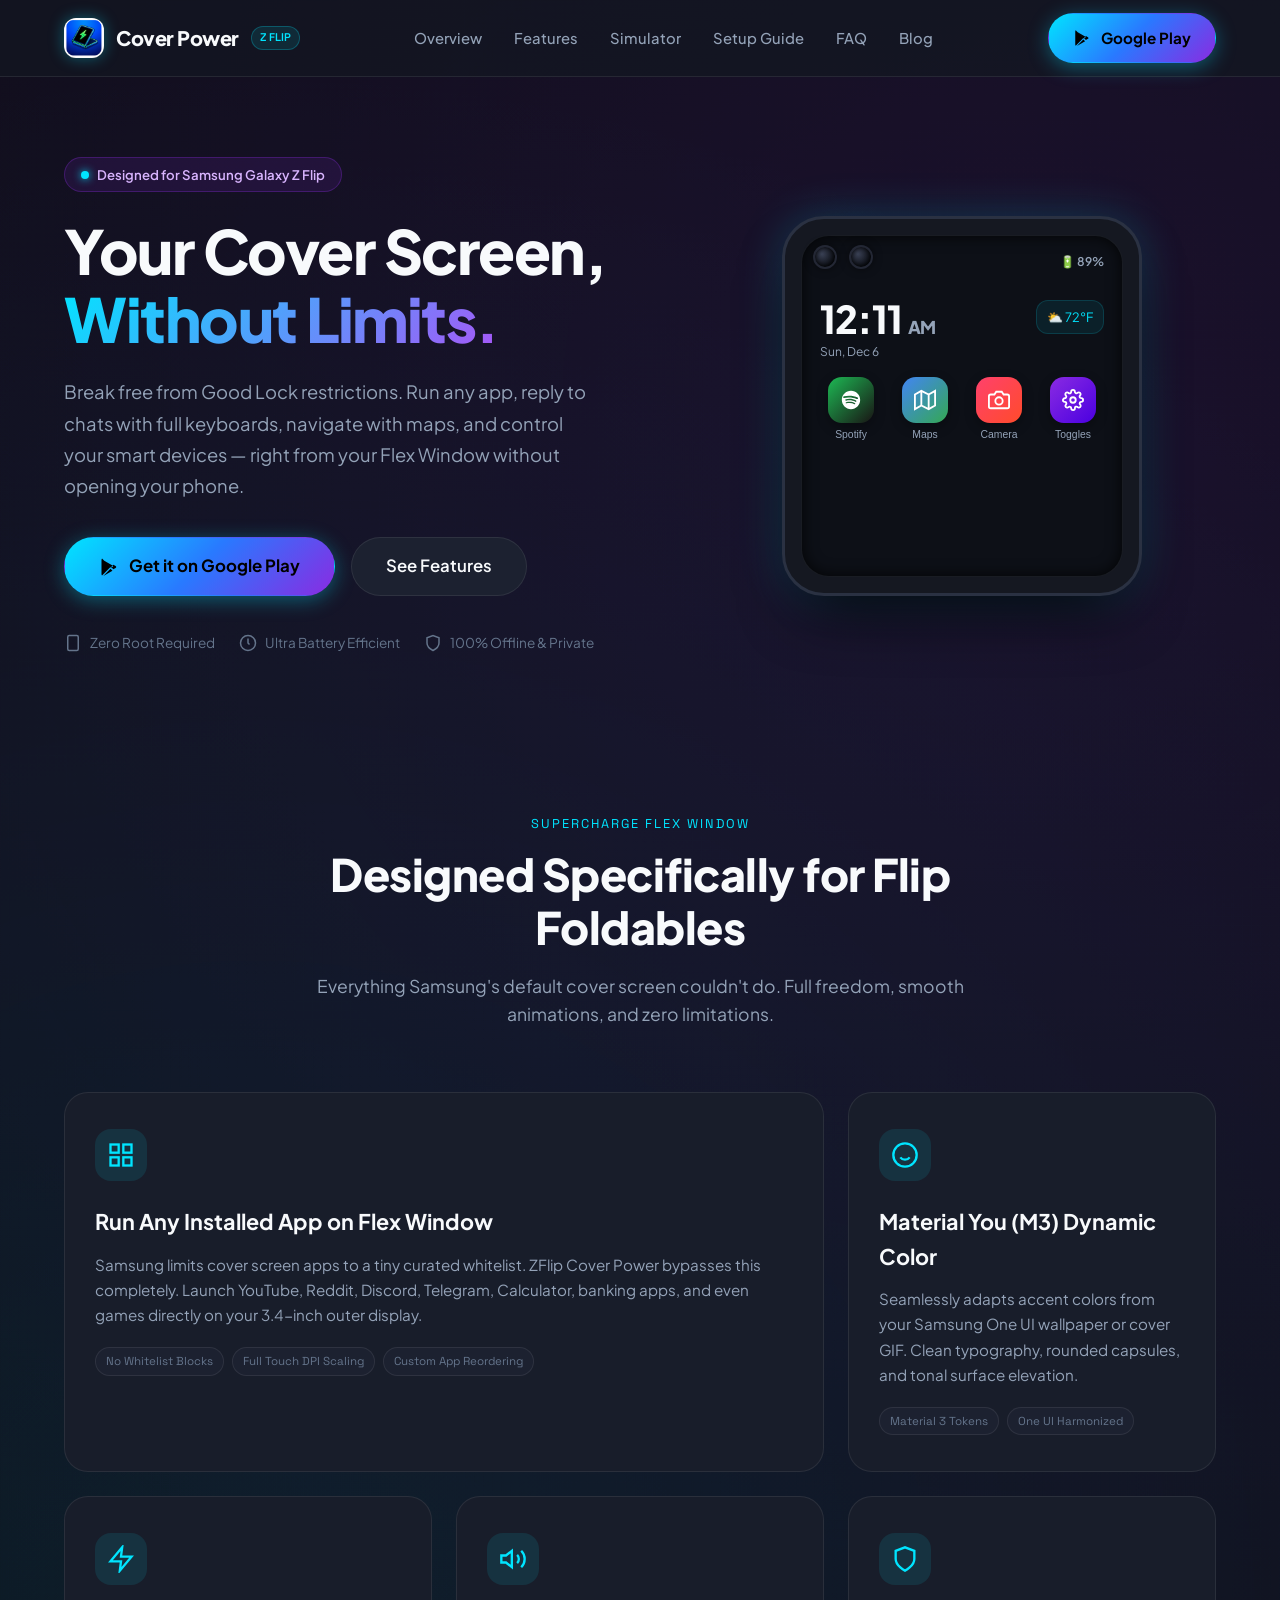
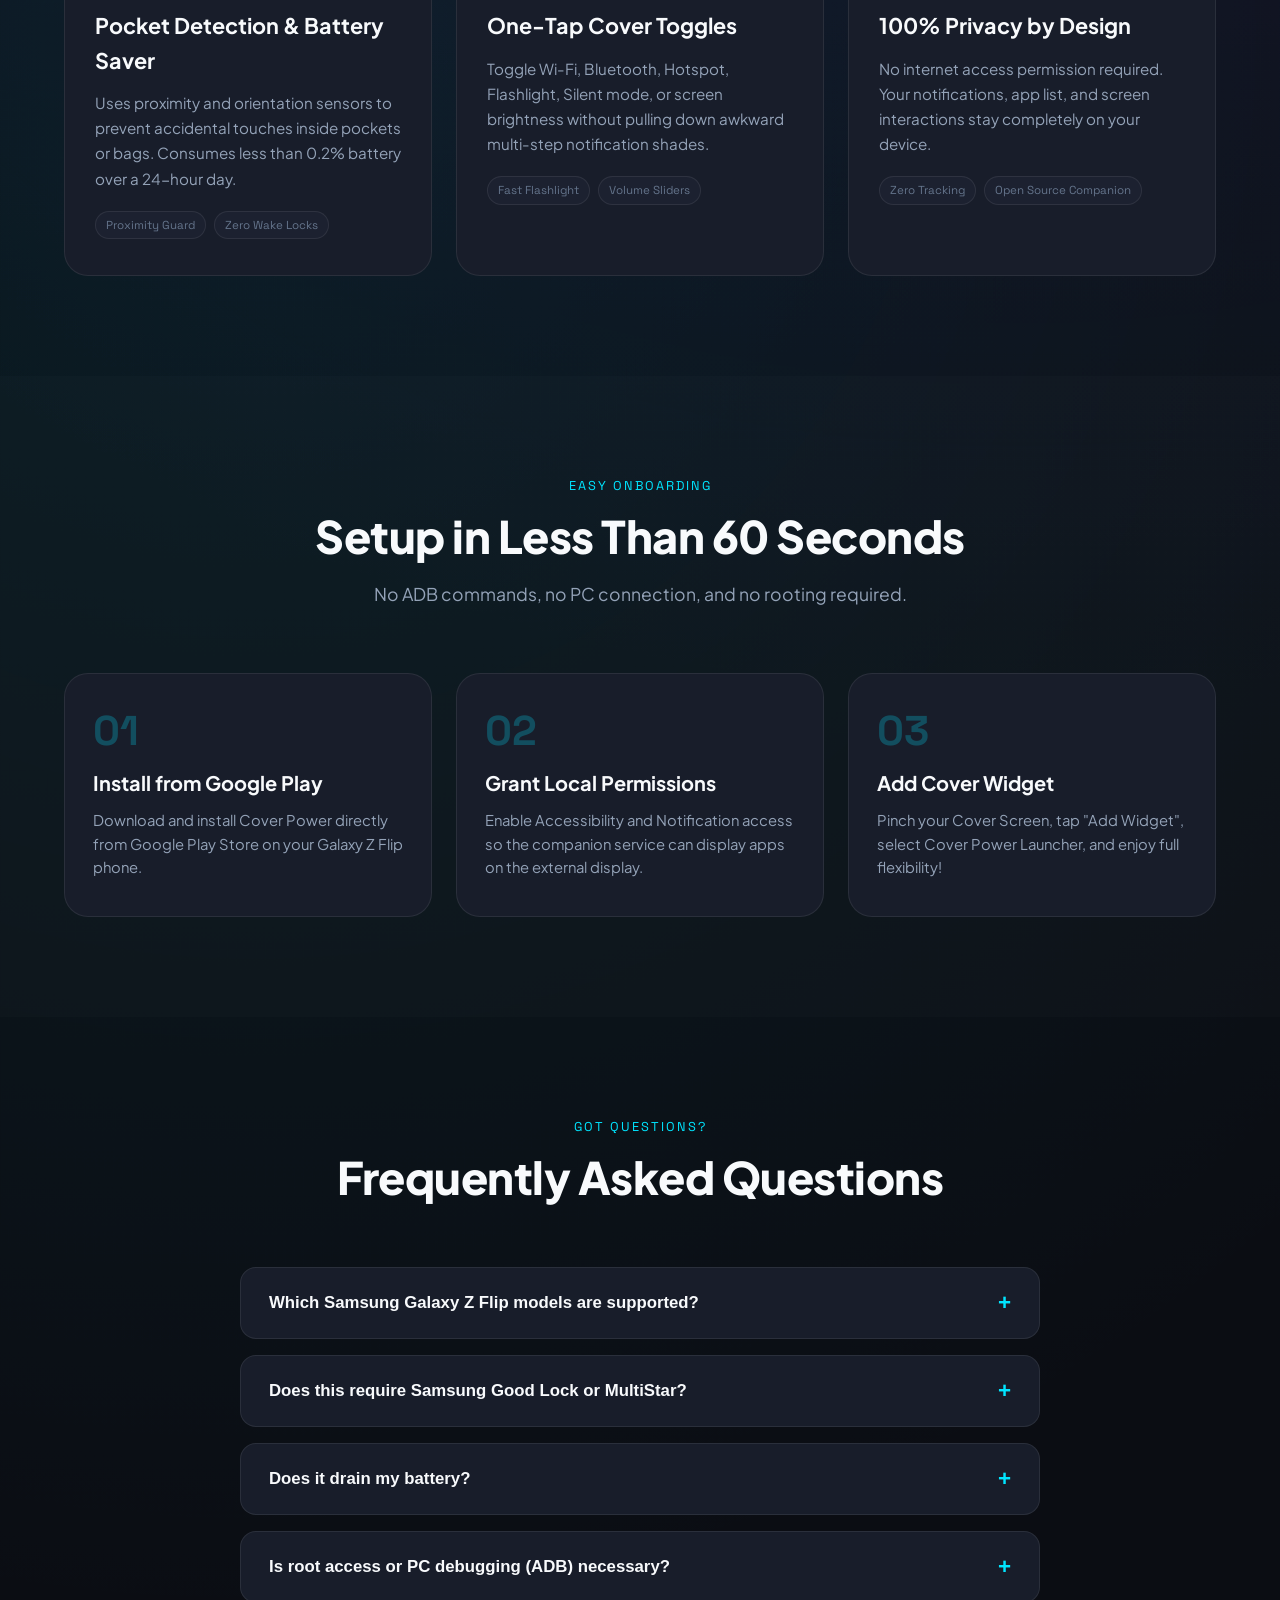
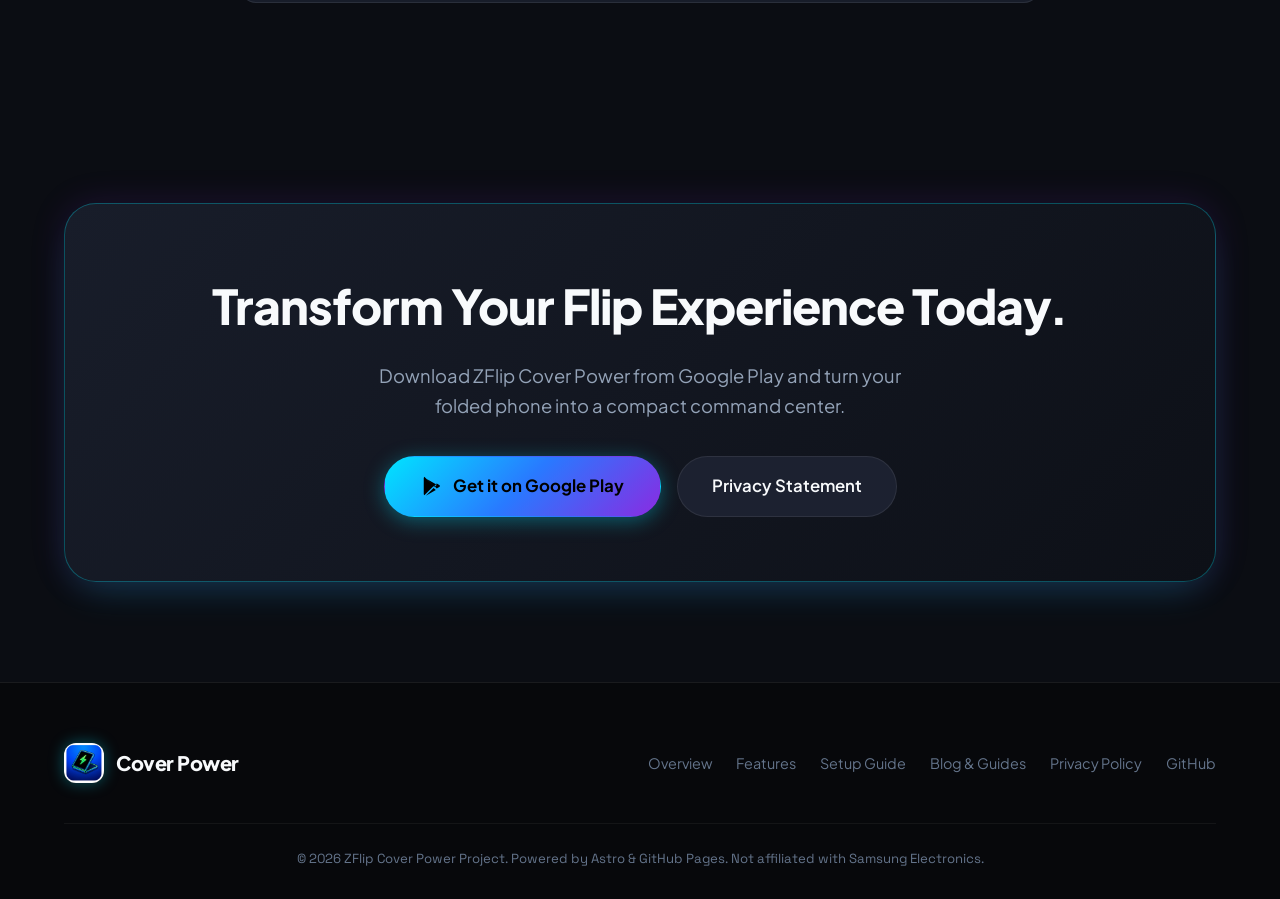
==== commit f9d5a604: "Update from https://github.com/trungntdev-9x/zflip-power-cover-page/commit/63697a9e645b628e139f913c9" ====
--- a/index.html
+++ b/index.html
@@ -1 +1 @@
-<!DOCTYPE html><html lang="en"><head><meta charset="UTF-8"><meta name="viewport" content="width=device-width, initial-scale=1.0"><title>ZFlip Cover Power — Ultimate Cover Screen Launcher for Galaxy Z Flip</title><meta name="description" content="Unleash the full potential of your Samsung Galaxy Z Flip 5 &amp; Flip 6 Flex Window. Run any app, interactive widgets, quick toggles, and customized dashboards without opening your phone."><meta name="keywords" content="galaxy z flip 5 cover screen, z flip 6 flex window, good lock alternative, cover screen launcher, samsung foldable apps, material you android"><link rel="canonical" href="https://powercover.lagbros.com/"><!-- OpenGraph --><meta property="og:title" content="ZFlip Cover Power — Ultimate Cover Screen Launcher for Galaxy Z Flip"><meta property="og:description" content="Unleash the full potential of your Samsung Galaxy Z Flip 5 &amp; Flip 6 Flex Window. Run any app, interactive widgets, quick toggles, and customized dashboards without opening your phone."><meta property="og:image" content="/assets/hero_zflip.jpg"><meta property="og:type" content="website"><meta property="og:url" content="https://powercover.lagbros.com/"><meta name="theme-color" content="#0b0d13"><!-- Twitter Cards --><meta name="twitter:card" content="summary_large_image"><meta name="twitter:title" content="ZFlip Cover Power — Ultimate Cover Screen Launcher for Galaxy Z Flip"><meta name="twitter:description" content="Unleash the full potential of your Samsung Galaxy Z Flip 5 &amp; Flip 6 Flex Window. Run any app, interactive widgets, quick toggles, and customized dashboards without opening your phone."><meta name="twitter:image" content="/assets/hero_zflip.jpg"><!-- Google Fonts Preconnect & Styles --><link rel="preconnect" href="https://fonts.googleapis.com"><link rel="preconnect" href="https://fonts.gstatic.com" crossorigin><link href="https://fonts.googleapis.com/css2?family=Plus+Jakarta+Sans:wght@400;500;600;700;800&family=Space+Grotesk:wght@500;600;700&display=swap" rel="stylesheet"><!-- Favicon --><link rel="icon" type="image/png" href="/assets/logo.png"><link rel="stylesheet" href="/_astro/site.CF0tkhRa.css"></head><body><nav class="navbar" aria-label="Main Navigation"><div class="container nav-inner"><a href="/" class="brand-link" aria-label="Home"><img src="/assets/logo.png" alt="ZFlip Cover Power Logo" class="brand-logo" width="40" height="40"><span class="brand-title">Cover Power</span><span class="brand-badge">Z FLIP 5/6</span></a><ul class="nav-links"><li><a href="/#overview">Overview</a></li><li><a href="/#features">Features</a></li><li><a href="/#simulator">Simulator</a></li><li><a href="/#guide">Setup Guide</a></li><li><a href="/#faq">FAQ</a></li><li><a href="/blog">Blog</a></li></ul><div class="nav-actions"><a href="https://play.google.com/store/apps/details?id=com.powerflip.cover" target="_blank" rel="noopener noreferrer" class="btn btn-primary"><svg width="18" height="18" viewBox="0 0 24 24" fill="currentColor" aria-hidden="true"><path d="M3.609 1.814L13.792 12 3.61 22.186A2.38 2.38 0 0 1 3 20.434V3.566c0-.66.236-1.246.609-1.752zm11.24 11.242l2.366-2.366-10.9-6.22 8.534 8.586zm2.366-3.712l2.678 1.53c1.077.616 1.077 1.624 0 2.24l-2.678 1.53-2.646-2.65 2.646-2.65zm-3.419 4.764l-8.534 8.586 10.9-6.22-2.366-2.366z"></path></svg>Google Play</a></div></div></nav><main id="main-content"><header class="hero" id="overview"><div class="container hero-grid"><div class="hero-content"><div class="hero-pill"><span style="display:inline-block; width:8px; height:8px; border-radius:50%; background:#00e5ff; box-shadow:0 0 8px #00e5ff;"></span>Designed for Samsung Galaxy Z Flip 5 & Flip 6</div><h1 class="hero-title">Your Cover Screen,<br><span class="gradient-text">Without Limits.</span></h1><p class="hero-lead">Break free from Good Lock restrictions. Run any app, reply to chats with full keyboards, navigate with maps, and control your smart devices — right from your Flex Window without opening your phone.</p><div class="hero-actions"><a href="https://play.google.com/store/apps/details?id=com.powerflip.cover" target="_blank" rel="noopener noreferrer" class="btn btn-primary btn-large"><svg width="20" height="20" viewBox="0 0 24 24" fill="currentColor" aria-hidden="true"><path d="M3.609 1.814L13.792 12 3.61 22.186A2.38 2.38 0 0 1 3 20.434V3.566c0-.66.236-1.246.609-1.752zm11.24 11.242l2.366-2.366-10.9-6.22 8.534 8.586zm2.366-3.712l2.678 1.53c1.077.616 1.077 1.624 0 2.24l-2.678 1.53-2.646-2.65 2.646-2.65zm-3.419 4.764l-8.534 8.586 10.9-6.22-2.366-2.366z"></path></svg>Get it on Google Play</a><a href="#features" class="btn btn-secondary btn-large">See Features</a></div><div class="hero-specs"><div class="hero-spec-item"><svg width="18" height="18" viewBox="0 0 24 24" fill="none" stroke="currentColor" stroke-width="2" aria-hidden="true"><rect x="5" y="2" width="14" height="20" rx="2" ry="2"></rect><line x1="12" y1="18" x2="12.01" y2="18"></line></svg>Zero Root Required</div><div class="hero-spec-item"><svg width="18" height="18" viewBox="0 0 24 24" fill="none" stroke="currentColor" stroke-width="2" aria-hidden="true"><circle cx="12" cy="12" r="10"></circle><polyline points="12 6 12 12 14 14"></polyline></svg>Ultra Battery Efficient</div><div class="hero-spec-item"><svg width="18" height="18" viewBox="0 0 24 24" fill="none" stroke="currentColor" stroke-width="2" aria-hidden="true"><path d="M12 22s8-4 8-10V5l-8-3-8 3v7c0 6 8 10 8 10z"></path></svg>100% Offline & Private</div></div></div><div class="phone-mockup-wrapper" id="simulator"><div class="zflip-device"><div class="camera-module"><div class="lens"></div><div class="lens"></div></div><div class="cover-screen"><div class="cover-notch-spacer"><span>🔋 89%</span></div><div class="cover-view-container"><div class="cover-header-widget"><div><div class="cover-time" id="coverClock">10:09 <span style="font-size:1.1rem; color:var(--text-secondary);">AM</span></div><div class="cover-date" id="coverDate">Thu, Oct 24</div></div><div class="cover-weather">⛅ 72°F</div></div><div class="cover-apps-grid"><button class="cover-app-icon" data-app="spotify" title="Tap to test Spotify on Cover" type="button"><div class="app-glyph" style="background: linear-gradient(135deg, #1db954 0%, #191414 100%);"><svg width="22" height="22" viewBox="0 0 24 24" fill="currentColor"><path d="M12 2C6.477 2 2 6.477 2 12s4.477 10 10 10 10-4.477 10-10S17.523 2 12 2zm4.586 14.424c-.18.295-.563.387-.857.207-2.35-1.435-5.308-1.76-8.792-.963-.335.077-.67-.133-.746-.468-.077-.334.132-.67.467-.746 3.808-.87 7.076-.5 9.721 1.113.294.18.386.563.207.857zm1.225-2.723c-.226.367-.706.482-1.072.257-2.687-1.652-6.785-2.131-9.965-1.166-.413.127-.849-.107-.975-.52-.127-.414.108-.85.52-.976 3.632-1.102 8.147-.568 11.235 1.332.366.226.481.707.257 1.073zm.105-2.835C14.692 8.95 8.085 8.732 4.673 9.768c-.494.15-1.018-.129-1.168-.623-.15-.494.129-1.019.624-1.169 3.982-1.209 11.296-.957 15.116 1.31.444.264.59.838.327 1.282-.264.443-.838.59-1.282.327z"></path></svg></div><span class="app-label">Spotify</span></button><button class="cover-app-icon" data-app="maps" title="Tap to test Maps on Cover" type="button"><div class="app-glyph" style="background: linear-gradient(135deg, #4285f4 0%, #34a853 100%);"><svg width="22" height="22" viewBox="0 0 24 24" fill="none" stroke="currentColor" stroke-width="2"><polygon points="1 6 1 22 8 18 16 22 23 18 23 2 16 6 8 2 1 6"></polygon><line x1="8" y1="2" x2="8" y2="18"></line><line x1="16" y1="6" x2="16" y2="22"></line></svg></div><span class="app-label">Maps</span></button><button class="cover-app-icon" data-app="camera" title="Tap to test Camera on Cover" type="button"><div class="app-glyph" style="background: linear-gradient(135deg, #ff416c 0%, #ff4b2b 100%);"><svg width="22" height="22" viewBox="0 0 24 24" fill="none" stroke="currentColor" stroke-width="2"><path d="M23 19a2 2 0 0 1-2 2H3a2 2 0 0 1-2-2V8a2 2 0 0 1 2-2h4l2-3h6l2 3h4a2 2 0 0 1 2 2z"></path><circle cx="12" cy="13" r="4"></circle></svg></div><span class="app-label">Camera</span></button><button class="cover-app-icon" data-app="settings" title="Tap to test Quick Toggles" type="button"><div class="app-glyph" style="background: linear-gradient(135deg, #8a2be2 0%, #4a00e0 100%);"><svg width="22" height="22" viewBox="0 0 24 24" fill="none" stroke="currentColor" stroke-width="2"><circle cx="12" cy="12" r="3"></circle><path d="M19.4 15a1.65 1.65 0 0 0 .33 1.82l.06.06a2 2 0 0 1 0 2.83 2 2 0 0 1-2.83 0l-.06-.06a1.65 1.65 0 0 0-1.82-.33 1.65 1.65 0 0 0-1 1.51V21a2 2 0 0 1-2 2 2 2 0 0 1-2-2v-.09A1.65 1.65 0 0 0 9 19.4a1.65 1.65 0 0 0-1.82.33l-.06.06a2 2 0 0 1-2.83 0 2 2 0 0 1 0-2.83l.06-.06a1.65 1.65 0 0 0 .33-1.82 1.65 1.65 0 0 0-1.51-1H3a2 2 0 0 1-2-2 2 2 0 0 1 2-2h.09A1.65 1.65 0 0 0 4.6 9a1.65 1.65 0 0 0-.33-1.82l-.06-.06a2 2 0 0 1 0-2.83 2 2 0 0 1 2.83 0l.06.06a1.65 1.65 0 0 0 1.82.33H9a1.65 1.65 0 0 0 1-1.51V3a2 2 0 0 1 2-2 2 2 0 0 1 2 2v.09a1.65 1.65 0 0 0 1 1.51 1.65 1.65 0 0 0 1.82-.33l.06-.06a2 2 0 0 1 2.83 0 2 2 0 0 1 0 2.83l-.06.06a1.65 1.65 0 0 0-.33 1.82V9a1.65 1.65 0 0 0 1.51 1H21a2 2 0 0 1 2 2 2 2 0 0 1-2 2h-.09a1.65 1.65 0 0 0-1.51 1z"></path></svg></div><span class="app-label">Toggles</span></button></div><!-- Interactive Simulated Subviews inside Cover Screen --><div class="simulated-app-view" id="sim-spotify"><div class="sim-app-header"><span style="font-size:0.75rem; font-weight:700; color:#1db954;">Spotify Now Playing</span><button class="sim-back-btn" type="button">✕ Back</button></div><div style="display:flex; align-items:center; gap:12px; margin-bottom:12px;"><div style="width:44px; height:44px; background:#282828; border-radius:8px; display:flex; align-items:center; justify-content:center; font-size:1.2rem;">🎵</div><div><div style="font-size:0.8rem; font-weight:700;">Starboy</div><div style="font-size:0.7rem; color:var(--text-secondary);">The Weeknd, Daft Punk</div></div></div><div style="display:flex; justify-content:center; align-items:center; gap:16px;"><button style="background:none; border:none; color:#fff; cursor:pointer;" type="button" aria-label="Previous Track">⏮</button><button id="simPlayBtn" style="width:34px; height:34px; border-radius:50%; background:#1db954; border:none; color:#000; font-weight:bold; cursor:pointer;" type="button" aria-label="Play or Pause">⏸</button><button style="background:none; border:none; color:#fff; cursor:pointer;" type="button" aria-label="Next Track">⏭</button></div></div><div class="simulated-app-view" id="sim-maps"><div class="sim-app-header"><span style="font-size:0.75rem; font-weight:700; color:#4285f4;">Google Maps Navigation</span><button class="sim-back-btn" type="button">✕ Back</button></div><div style="background:#1e293b; border-radius:10px; padding:10px; font-size:0.75rem; margin-bottom:8px;"><div style="color:var(--accent-cyan); font-weight:bold;">In 200m Turn Right</div><div style="color:var(--text-secondary); font-size:0.7rem;">Market Street • 12 mins left</div></div><div style="font-size:0.68rem; color:var(--text-muted); text-align:center;">Turn-by-turn preview directly on Flex Window</div></div><div class="simulated-app-view" id="sim-camera"><div class="sim-app-header"><span style="font-size:0.75rem; font-weight:700; color:#ff4b2b;">Cover Selfie Cam</span><button class="sim-back-btn" type="button">✕ Back</button></div><div style="flex:1; background:#000; border-radius:8px; display:flex; align-items:center; justify-content:center; position:relative; overflow:hidden;"><span style="font-size:0.75rem; color:#64748b;">Live Rear Camera Stream</span><div style="position:absolute; bottom:8px; width:28px; height:28px; border-radius:50%; border:2px solid #fff; background:#ff4b2b;"></div></div></div><div class="simulated-app-view" id="sim-settings"><div class="sim-app-header"><span style="font-size:0.75rem; font-weight:700; color:#a855f7;">Quick Controls</span><button class="sim-back-btn" type="button">✕ Back</button></div><div style="display:grid; grid-template-columns:1fr 1fr; gap:8px;"><button class="sim-toggle active" style="padding:8px; border-radius:8px; background:var(--bg-surface-elevated); border:1px solid rgba(255,255,255,0.1); color:#fff; font-size:0.75rem; cursor:pointer;" type="button">📶 Wi-Fi: ON</button><button class="sim-toggle active" style="padding:8px; border-radius:8px; background:var(--bg-surface-elevated); border:1px solid rgba(255,255,255,0.1); color:#fff; font-size:0.75rem; cursor:pointer;" type="button">⚡ Torch: ON</button><button class="sim-toggle active" style="padding:8px; border-radius:8px; background:var(--bg-surface-elevated); border:1px solid rgba(255,255,255,0.1); color:#fff; font-size:0.75rem; cursor:pointer;" type="button">🔵 BT: Connected</button><button class="sim-toggle" style="padding:8px; border-radius:8px; background:var(--bg-surface-elevated); border:1px solid rgba(255,255,255,0.1); color:#94a3b8; font-size:0.75rem; cursor:pointer;" type="button">🔕 Mute: OFF</button></div></div></div></div></div></div><script type="module">function e(){function e(){let e=document.getElementById(`coverClock`),t=document.getElementById(`coverDate`);if(!e)return;let n=new Date,r=n.getHours(),i=String(n.getMinutes()).padStart(2,`0`),a=r>=12?`PM`:`AM`;r=r%12||12,e.innerHTML=`${r}:${i} <span style="font-size:1.1rem; color:var(--text-secondary);">${a}</span>`,t&&(t.textContent=n.toLocaleDateString(`en-US`,{weekday:`short`,month:`short`,day:`numeric`}))}setInterval(e,1e3),e();let t=document.querySelectorAll(`.cover-app-icon`),n=document.querySelectorAll(`.simulated-app-view`),r=document.querySelectorAll(`.sim-back-btn`);t.forEach(e=>{e.addEventListener(`click`,()=>{let t=e.dataset.app;if(!t)return;n.forEach(e=>e.classList.remove(`active`));let r=document.getElementById(`sim-${t}`);r&&r.classList.add(`active`)})}),r.forEach(e=>{e.addEventListener(`click`,()=>{n.forEach(e=>e.classList.remove(`active`))})});let i=document.getElementById(`simPlayBtn`),a=!0;i&&i.addEventListener(`click`,()=>{a=!a,i.textContent=a?`⏸`:`▶`}),document.querySelectorAll(`.sim-toggle`).forEach(e=>{e.addEventListener(`click`,()=>{e.classList.toggle(`active`)})})}document.readyState===`loading`?document.addEventListener(`DOMContentLoaded`,e):e();</script></div></header><section class="section" id="features"><div class="container"><div class="section-header"><div class="section-tag">Supercharge Flex Window</div><h2 class="section-title">Designed Specifically for Flip Foldables</h2><p class="section-desc">Everything Samsung's default cover screen couldn't do. Full freedom, smooth animations, and zero limitations.</p></div><div class="bento-grid"><div class="bento-card span-2"><div class="bento-icon"><svg width="28" height="28" viewBox="0 0 24 24" fill="none" stroke="currentColor" stroke-width="2" aria-hidden="true"><rect x="3" y="3" width="7" height="7"></rect><rect x="14" y="3" width="7" height="7"></rect><rect x="14" y="14" width="7" height="7"></rect><rect x="3" y="14" width="7" height="7"></rect></svg></div><h3>Run Any Installed App on Flex Window</h3><p>Samsung limits cover screen apps to a tiny curated whitelist. ZFlip Cover Power bypasses this completely. Launch YouTube, Reddit, Discord, Telegram, Calculator, banking apps, and even games directly on your 3.4-inch outer display.</p><div class="tech-tags"><span class="tech-tag">No Whitelist Blocks</span><span class="tech-tag">Full Touch DPI Scaling</span><span class="tech-tag">Custom App Reordering</span></div></div><div class="bento-card "><div class="bento-icon"><svg width="28" height="28" viewBox="0 0 24 24" fill="none" stroke="currentColor" stroke-width="2" aria-hidden="true"><circle cx="12" cy="12" r="10"></circle><path d="M8 14s1.5 2 4 2 4-2 4-2"></path><line x1="9" y1="9" x2="9.01" y2="9"></line><line x1="15" y1="9" x2="15.01" y2="9"></line></svg></div><h3>Material You (M3) Dynamic Color</h3><p>Seamlessly adapts accent colors from your Samsung One UI wallpaper or cover GIF. Clean typography, rounded capsules, and tonal surface elevation.</p><div class="tech-tags"><span class="tech-tag">Material 3 Tokens</span><span class="tech-tag">One UI Harmonized</span></div></div><div class="bento-card "><div class="bento-icon"><svg width="28" height="28" viewBox="0 0 24 24" fill="none" stroke="currentColor" stroke-width="2" aria-hidden="true"><path d="M13 2L3 14h9l-1 8 10-12h-9l1-8z"></path></svg></div><h3>Pocket Detection &amp; Battery Saver</h3><p>Uses proximity and orientation sensors to prevent accidental touches inside pockets or bags. Consumes less than 0.2% battery over a 24-hour day.</p><div class="tech-tags"><span class="tech-tag">Proximity Guard</span><span class="tech-tag">Zero Wake Locks</span></div></div><div class="bento-card "><div class="bento-icon"><svg width="28" height="28" viewBox="0 0 24 24" fill="none" stroke="currentColor" stroke-width="2" aria-hidden="true"><polygon points="11 5 6 9 2 9 2 15 6 15 11 19 11 5"></polygon><path d="M19.07 4.93a10 10 0 0 1 0 14.14M15.54 8.46a5 5 0 0 1 0 7.07"></path></svg></div><h3>One-Tap Cover Toggles</h3><p>Toggle Wi-Fi, Bluetooth, Hotspot, Flashlight, Silent mode, or screen brightness without pulling down awkward multi-step notification shades.</p><div class="tech-tags"><span class="tech-tag">Fast Flashlight</span><span class="tech-tag">Volume Sliders</span></div></div><div class="bento-card "><div class="bento-icon"><svg width="28" height="28" viewBox="0 0 24 24" fill="none" stroke="currentColor" stroke-width="2" aria-hidden="true"><path d="M12 22s8-4 8-10V5l-8-3-8 3v7c0 6 8 10 8 10z"></path></svg></div><h3>100% Privacy by Design</h3><p>No internet access permission required. Your notifications, app list, and screen interactions stay completely on your device.</p><div class="tech-tags"><span class="tech-tag">Zero Tracking</span><span class="tech-tag">Open Source Companion</span></div></div></div></div></section><section class="section" id="guide" style="background: rgba(255,255,255,0.01);"><div class="container"><div class="section-header"><div class="section-tag">Easy Onboarding</div><h2 class="section-title">Setup in Less Than 60 Seconds</h2><p class="section-desc">No ADB commands, no PC connection, and no rooting required.</p></div><div class="steps-grid"><div class="step-card"><div class="step-number">01</div><h4>Install from Google Play</h4><p>Download and install Cover Power directly from Google Play Store on your Galaxy Z Flip phone.</p></div><div class="step-card"><div class="step-number">02</div><h4>Grant Local Permissions</h4><p>Enable Accessibility and Notification access so the companion service can display apps on the external display.</p></div><div class="step-card"><div class="step-number">03</div><h4>Add Cover Widget</h4><p>Pinch your Cover Screen, tap &quot;Add Widget&quot;, select Cover Power Launcher, and enjoy full flexibility!</p></div></div></div></section><section class="section" id="faq"><div class="container"><div class="section-header"><div class="section-tag">Got Questions?</div><h2 class="section-title">Frequently Asked Questions</h2></div><div class="faq-grid"><div class="faq-item"><button class="faq-question" type="button" aria-expanded="false" aria-controls="faq-ans-0">Which Samsung Galaxy Z Flip models are supported?<span class="faq-icon" aria-hidden="true">+</span></button><div class="faq-answer" id="faq-ans-0">ZFlip Cover Power is custom-tailored for the large folder-shaped Flex Window found on <strong>Galaxy Z Flip 5</strong> and <strong>Galaxy Z Flip 6</strong>. It is also tested forward-compatible with upcoming One UI foldable releases.</div></div><div class="faq-item"><button class="faq-question" type="button" aria-expanded="false" aria-controls="faq-ans-1">Does this require Samsung Good Lock or MultiStar?<span class="faq-icon" aria-hidden="true">+</span></button><div class="faq-answer" id="faq-ans-1">No! It runs completely standalone as a native cover widget and companion app. You do not need Good Lock, MultiStar, or region-locked Samsung add-ons.</div></div><div class="faq-item"><button class="faq-question" type="button" aria-expanded="false" aria-controls="faq-ans-2">Does it drain my battery?<span class="faq-icon" aria-hidden="true">+</span></button><div class="faq-answer" id="faq-ans-2">Not at all. The app only becomes active when the cover screen is turned on by touch or button press. When the screen turns off or the phone is folded shut in your pocket, the background process enters deep sleep.</div></div><div class="faq-item"><button class="faq-question" type="button" aria-expanded="false" aria-controls="faq-ans-3">Is root access or PC debugging (ADB) necessary?<span class="faq-icon" aria-hidden="true">+</span></button><div class="faq-answer" id="faq-ans-3">Zero root or ADB is required. Standard Android Accessibility and Overlay permissions are all that's required to launch activities on display ID 1 (external cover display).</div></div></div></div></section><script type="module">function e(){let e=document.querySelectorAll(`.faq-item`);e.forEach(t=>{let n=t.querySelector(`.faq-question`);n&&n.addEventListener(`click`,()=>{let r=t.classList.contains(`active`);e.forEach(e=>{e.classList.remove(`active`);let t=e.querySelector(`.faq-question`);t&&t.setAttribute(`aria-expanded`,`false`)}),r||(t.classList.add(`active`),n.setAttribute(`aria-expanded`,`true`))})})}document.readyState===`loading`?document.addEventListener(`DOMContentLoaded`,e):e();</script><section class="section" id="download"><div class="container"><div class="cta-box"><h2>Transform Your Flip Experience Today.</h2><p>Download ZFlip Cover Power from Google Play and turn your folded phone into a compact command center.</p><div style="display:flex; justify-content:center; gap:16px; flex-wrap:wrap;"><a href="https://play.google.com/store/apps/details?id=com.powerflip.cover" target="_blank" rel="noopener noreferrer" class="btn btn-primary btn-large" style="padding: 16px 36px;"><svg width="22" height="22" viewBox="0 0 24 24" fill="currentColor" aria-hidden="true"><path d="M3.609 1.814L13.792 12 3.61 22.186A2.38 2.38 0 0 1 3 20.434V3.566c0-.66.236-1.246.609-1.752zm11.24 11.242l2.366-2.366-10.9-6.22 8.534 8.586zm2.366-3.712l2.678 1.53c1.077.616 1.077 1.624 0 2.24l-2.678 1.53-2.646-2.65 2.646-2.65zm-3.419 4.764l-8.534 8.586 10.9-6.22-2.366-2.366z"></path></svg>Get it on Google Play</a><a href="/privacy" class="btn btn-secondary btn-large">Privacy Statement</a></div></div></div></section></main><footer class="footer"><div class="container"><div class="footer-inner"><div class="brand-link"><img src="/assets/logo.png" alt="Cover Power Logo" class="brand-logo" width="40" height="40"><span class="brand-title">Cover Power</span></div><ul class="footer-links"><li><a href="#overview">Overview</a></li><li><a href="#features">Features</a></li><li><a href="#guide">Setup Guide</a></li><li><a href="/blog">Blog &amp; Guides</a></li><li><a href="/privacy">Privacy Policy</a></li><li><a href="#">GitHub</a></li></ul></div><div class="footer-bottom">&copy; 2026 ZFlip Cover Power Project. Powered by Astro & GitHub Pages. Not affiliated with Samsung Electronics.</div></div></footer><div class="modal" id="privacyModal" role="dialog" aria-modal="true" aria-labelledby="privacyModalTitle"><div class="modal-content"><button class="modal-close" id="modalClose" type="button" aria-label="Close modal">&times;</button><h3 id="privacyModalTitle" style="font-size: 1.8rem; font-weight: 800; margin-bottom: 16px;">Privacy Policy & Transparency</h3><p style="color: var(--text-secondary); margin-bottom: 14px; font-size: 0.95rem;">Last updated: September 2026</p><p style="color: var(--text-secondary); margin-bottom: 14px; font-size: 0.95rem; line-height: 1.6;"><strong>1. Absolute Local Privacy:</strong> ZFlip Cover Power does not transmit any user data over the network. The app functions 100% offline.</p><p style="color: var(--text-secondary); margin-bottom: 14px; font-size: 0.95rem; line-height: 1.6;"><strong>2. Permissions Usage:</strong><br>• <code>ACCESSIBILITY_SERVICE</code>: Used strictly to detect cover screen fold events and launch selected apps into the secondary display target.<br>• <code>QUERY_ALL_PACKAGES</code>: Used solely to display the list of your installed apps inside the cover launcher widget so you can pick which apps to pin.</p><p style="color: var(--text-secondary); margin-bottom: 14px; font-size: 0.95rem; line-height: 1.6;"><strong>3. No Data Storage:</strong> No personal logs, keystrokes, or screen contents are ever stored or recorded.</p></div></div><script type="module">function e(){let e=document.getElementById(`privacyModal`),t=document.querySelectorAll(`[data-modal="privacy"]`),n=document.getElementById(`modalClose`);t.forEach(t=>{t.addEventListener(`click`,t=>{t.preventDefault(),e&&e.classList.add(`open`)})}),n&&e&&(n.addEventListener(`click`,()=>e.classList.remove(`open`)),e.addEventListener(`click`,t=>{t.target===e&&e.classList.remove(`open`)})),document.addEventListener(`keydown`,t=>{t.key===`Escape`&&e&&e.classList.contains(`open`)&&e.classList.remove(`open`)})}document.readyState===`loading`?document.addEventListener(`DOMContentLoaded`,e):e();</script></body></html>+<!DOCTYPE html><html lang="en"><head><meta charset="UTF-8"><meta name="viewport" content="width=device-width, initial-scale=1.0"><title>ZFlip Cover Power — Ultimate Cover Screen Launcher for Galaxy Z Flip</title><meta name="description" content="Unleash the full potential of your Samsung Galaxy Z Flip Flex Window. Run any app, interactive widgets, quick toggles, and customized dashboards without opening your phone."><meta name="keywords" content="galaxy z flip cover screen, z flip flex window, good lock alternative, cover screen launcher, samsung foldable apps, material you android"><link rel="canonical" href="https://powercover.lagbros.com/"><!-- OpenGraph --><meta property="og:title" content="ZFlip Cover Power — Ultimate Cover Screen Launcher for Galaxy Z Flip"><meta property="og:description" content="Unleash the full potential of your Samsung Galaxy Z Flip Flex Window. Run any app, interactive widgets, quick toggles, and customized dashboards without opening your phone."><meta property="og:image" content="/assets/hero_zflip.jpg"><meta property="og:type" content="website"><meta property="og:url" content="https://powercover.lagbros.com/"><meta name="theme-color" content="#0b0d13"><!-- Twitter Cards --><meta name="twitter:card" content="summary_large_image"><meta name="twitter:title" content="ZFlip Cover Power — Ultimate Cover Screen Launcher for Galaxy Z Flip"><meta name="twitter:description" content="Unleash the full potential of your Samsung Galaxy Z Flip Flex Window. Run any app, interactive widgets, quick toggles, and customized dashboards without opening your phone."><meta name="twitter:image" content="/assets/hero_zflip.jpg"><!-- Google Fonts Preconnect & Styles --><link rel="preconnect" href="https://fonts.googleapis.com"><link rel="preconnect" href="https://fonts.gstatic.com" crossorigin><link href="https://fonts.googleapis.com/css2?family=Plus+Jakarta+Sans:wght@400;500;600;700;800&family=Space+Grotesk:wght@500;600;700&display=swap" rel="stylesheet"><!-- Favicon --><link rel="icon" type="image/png" href="/assets/logo.png"><link rel="stylesheet" href="/_astro/site.CF0tkhRa.css"></head><body><nav class="navbar" aria-label="Main Navigation"><div class="container nav-inner"><a href="/" class="brand-link" aria-label="Home"><img src="/assets/logo.png" alt="ZFlip Cover Power Logo" class="brand-logo" width="40" height="40"><span class="brand-title">Cover Power</span><span class="brand-badge">Z FLIP</span></a><ul class="nav-links"><li><a href="/#overview">Overview</a></li><li><a href="/#features">Features</a></li><li><a href="/#simulator">Simulator</a></li><li><a href="/#guide">Setup Guide</a></li><li><a href="/#faq">FAQ</a></li><li><a href="/blog">Blog</a></li></ul><div class="nav-actions"><a href="https://play.google.com/store/apps/details?id=com.powerflip.cover" target="_blank" rel="noopener noreferrer" class="btn btn-primary"><svg width="18" height="18" viewBox="0 0 24 24" fill="currentColor" aria-hidden="true"><path d="M3.609 1.814L13.792 12 3.61 22.186A2.38 2.38 0 0 1 3 20.434V3.566c0-.66.236-1.246.609-1.752zm11.24 11.242l2.366-2.366-10.9-6.22 8.534 8.586zm2.366-3.712l2.678 1.53c1.077.616 1.077 1.624 0 2.24l-2.678 1.53-2.646-2.65 2.646-2.65zm-3.419 4.764l-8.534 8.586 10.9-6.22-2.366-2.366z"></path></svg>Google Play</a></div></div></nav><main id="main-content"><header class="hero" id="overview"><div class="container hero-grid"><div class="hero-content"><div class="hero-pill"><span style="display:inline-block; width:8px; height:8px; border-radius:50%; background:#00e5ff; box-shadow:0 0 8px #00e5ff;"></span>Designed for Samsung Galaxy Z Flip</div><h1 class="hero-title">Your Cover Screen,<br><span class="gradient-text">Without Limits.</span></h1><p class="hero-lead">Break free from Good Lock restrictions. Run any app, reply to chats with full keyboards, navigate with maps, and control your smart devices — right from your Flex Window without opening your phone.</p><div class="hero-actions"><a href="https://play.google.com/store/apps/details?id=com.powerflip.cover" target="_blank" rel="noopener noreferrer" class="btn btn-primary btn-large"><svg width="20" height="20" viewBox="0 0 24 24" fill="currentColor" aria-hidden="true"><path d="M3.609 1.814L13.792 12 3.61 22.186A2.38 2.38 0 0 1 3 20.434V3.566c0-.66.236-1.246.609-1.752zm11.24 11.242l2.366-2.366-10.9-6.22 8.534 8.586zm2.366-3.712l2.678 1.53c1.077.616 1.077 1.624 0 2.24l-2.678 1.53-2.646-2.65 2.646-2.65zm-3.419 4.764l-8.534 8.586 10.9-6.22-2.366-2.366z"></path></svg>Get it on Google Play</a><a href="#features" class="btn btn-secondary btn-large">See Features</a></div><div class="hero-specs"><div class="hero-spec-item"><svg width="18" height="18" viewBox="0 0 24 24" fill="none" stroke="currentColor" stroke-width="2" aria-hidden="true"><rect x="5" y="2" width="14" height="20" rx="2" ry="2"></rect><line x1="12" y1="18" x2="12.01" y2="18"></line></svg>Zero Root Required</div><div class="hero-spec-item"><svg width="18" height="18" viewBox="0 0 24 24" fill="none" stroke="currentColor" stroke-width="2" aria-hidden="true"><circle cx="12" cy="12" r="10"></circle><polyline points="12 6 12 12 14 14"></polyline></svg>Ultra Battery Efficient</div><div class="hero-spec-item"><svg width="18" height="18" viewBox="0 0 24 24" fill="none" stroke="currentColor" stroke-width="2" aria-hidden="true"><path d="M12 22s8-4 8-10V5l-8-3-8 3v7c0 6 8 10 8 10z"></path></svg>100% Offline & Private</div></div></div><div class="phone-mockup-wrapper" id="simulator"><div class="zflip-device"><div class="camera-module"><div class="lens"></div><div class="lens"></div></div><div class="cover-screen"><div class="cover-notch-spacer"><span>🔋 89%</span></div><div class="cover-view-container"><div class="cover-header-widget"><div><div class="cover-time" id="coverClock">10:09 <span style="font-size:1.1rem; color:var(--text-secondary);">AM</span></div><div class="cover-date" id="coverDate">Thu, Oct 24</div></div><div class="cover-weather">⛅ 72°F</div></div><div class="cover-apps-grid"><button class="cover-app-icon" data-app="spotify" title="Tap to test Spotify on Cover" type="button"><div class="app-glyph" style="background: linear-gradient(135deg, #1db954 0%, #191414 100%);"><svg width="22" height="22" viewBox="0 0 24 24" fill="currentColor"><path d="M12 2C6.477 2 2 6.477 2 12s4.477 10 10 10 10-4.477 10-10S17.523 2 12 2zm4.586 14.424c-.18.295-.563.387-.857.207-2.35-1.435-5.308-1.76-8.792-.963-.335.077-.67-.133-.746-.468-.077-.334.132-.67.467-.746 3.808-.87 7.076-.5 9.721 1.113.294.18.386.563.207.857zm1.225-2.723c-.226.367-.706.482-1.072.257-2.687-1.652-6.785-2.131-9.965-1.166-.413.127-.849-.107-.975-.52-.127-.414.108-.85.52-.976 3.632-1.102 8.147-.568 11.235 1.332.366.226.481.707.257 1.073zm.105-2.835C14.692 8.95 8.085 8.732 4.673 9.768c-.494.15-1.018-.129-1.168-.623-.15-.494.129-1.019.624-1.169 3.982-1.209 11.296-.957 15.116 1.31.444.264.59.838.327 1.282-.264.443-.838.59-1.282.327z"></path></svg></div><span class="app-label">Spotify</span></button><button class="cover-app-icon" data-app="maps" title="Tap to test Maps on Cover" type="button"><div class="app-glyph" style="background: linear-gradient(135deg, #4285f4 0%, #34a853 100%);"><svg width="22" height="22" viewBox="0 0 24 24" fill="none" stroke="currentColor" stroke-width="2"><polygon points="1 6 1 22 8 18 16 22 23 18 23 2 16 6 8 2 1 6"></polygon><line x1="8" y1="2" x2="8" y2="18"></line><line x1="16" y1="6" x2="16" y2="22"></line></svg></div><span class="app-label">Maps</span></button><button class="cover-app-icon" data-app="camera" title="Tap to test Camera on Cover" type="button"><div class="app-glyph" style="background: linear-gradient(135deg, #ff416c 0%, #ff4b2b 100%);"><svg width="22" height="22" viewBox="0 0 24 24" fill="none" stroke="currentColor" stroke-width="2"><path d="M23 19a2 2 0 0 1-2 2H3a2 2 0 0 1-2-2V8a2 2 0 0 1 2-2h4l2-3h6l2 3h4a2 2 0 0 1 2 2z"></path><circle cx="12" cy="13" r="4"></circle></svg></div><span class="app-label">Camera</span></button><button class="cover-app-icon" data-app="settings" title="Tap to test Quick Toggles" type="button"><div class="app-glyph" style="background: linear-gradient(135deg, #8a2be2 0%, #4a00e0 100%);"><svg width="22" height="22" viewBox="0 0 24 24" fill="none" stroke="currentColor" stroke-width="2"><circle cx="12" cy="12" r="3"></circle><path d="M19.4 15a1.65 1.65 0 0 0 .33 1.82l.06.06a2 2 0 0 1 0 2.83 2 2 0 0 1-2.83 0l-.06-.06a1.65 1.65 0 0 0-1.82-.33 1.65 1.65 0 0 0-1 1.51V21a2 2 0 0 1-2 2 2 2 0 0 1-2-2v-.09A1.65 1.65 0 0 0 9 19.4a1.65 1.65 0 0 0-1.82.33l-.06.06a2 2 0 0 1-2.83 0 2 2 0 0 1 0-2.83l.06-.06a1.65 1.65 0 0 0 .33-1.82 1.65 1.65 0 0 0-1.51-1H3a2 2 0 0 1-2-2 2 2 0 0 1 2-2h.09A1.65 1.65 0 0 0 4.6 9a1.65 1.65 0 0 0-.33-1.82l-.06-.06a2 2 0 0 1 0-2.83 2 2 0 0 1 2.83 0l.06.06a1.65 1.65 0 0 0 1.82.33H9a1.65 1.65 0 0 0 1-1.51V3a2 2 0 0 1 2-2 2 2 0 0 1 2 2v.09a1.65 1.65 0 0 0 1 1.51 1.65 1.65 0 0 0 1.82-.33l.06-.06a2 2 0 0 1 2.83 0 2 2 0 0 1 0 2.83l-.06.06a1.65 1.65 0 0 0-.33 1.82V9a1.65 1.65 0 0 0 1.51 1H21a2 2 0 0 1 2 2 2 2 0 0 1-2 2h-.09a1.65 1.65 0 0 0-1.51 1z"></path></svg></div><span class="app-label">Toggles</span></button></div><!-- Interactive Simulated Subviews inside Cover Screen --><div class="simulated-app-view" id="sim-spotify"><div class="sim-app-header"><span style="font-size:0.75rem; font-weight:700; color:#1db954;">Spotify Now Playing</span><button class="sim-back-btn" type="button">✕ Back</button></div><div style="display:flex; align-items:center; gap:12px; margin-bottom:12px;"><div style="width:44px; height:44px; background:#282828; border-radius:8px; display:flex; align-items:center; justify-content:center; font-size:1.2rem;">🎵</div><div><div style="font-size:0.8rem; font-weight:700;">Starboy</div><div style="font-size:0.7rem; color:var(--text-secondary);">The Weeknd, Daft Punk</div></div></div><div style="display:flex; justify-content:center; align-items:center; gap:16px;"><button style="background:none; border:none; color:#fff; cursor:pointer;" type="button" aria-label="Previous Track">⏮</button><button id="simPlayBtn" style="width:34px; height:34px; border-radius:50%; background:#1db954; border:none; color:#000; font-weight:bold; cursor:pointer;" type="button" aria-label="Play or Pause">⏸</button><button style="background:none; border:none; color:#fff; cursor:pointer;" type="button" aria-label="Next Track">⏭</button></div></div><div class="simulated-app-view" id="sim-maps"><div class="sim-app-header"><span style="font-size:0.75rem; font-weight:700; color:#4285f4;">Google Maps Navigation</span><button class="sim-back-btn" type="button">✕ Back</button></div><div style="background:#1e293b; border-radius:10px; padding:10px; font-size:0.75rem; margin-bottom:8px;"><div style="color:var(--accent-cyan); font-weight:bold;">In 200m Turn Right</div><div style="color:var(--text-secondary); font-size:0.7rem;">Market Street • 12 mins left</div></div><div style="font-size:0.68rem; color:var(--text-muted); text-align:center;">Turn-by-turn preview directly on Flex Window</div></div><div class="simulated-app-view" id="sim-camera"><div class="sim-app-header"><span style="font-size:0.75rem; font-weight:700; color:#ff4b2b;">Cover Selfie Cam</span><button class="sim-back-btn" type="button">✕ Back</button></div><div style="flex:1; background:#000; border-radius:8px; display:flex; align-items:center; justify-content:center; position:relative; overflow:hidden;"><span style="font-size:0.75rem; color:#64748b;">Live Rear Camera Stream</span><div style="position:absolute; bottom:8px; width:28px; height:28px; border-radius:50%; border:2px solid #fff; background:#ff4b2b;"></div></div></div><div class="simulated-app-view" id="sim-settings"><div class="sim-app-header"><span style="font-size:0.75rem; font-weight:700; color:#a855f7;">Quick Controls</span><button class="sim-back-btn" type="button">✕ Back</button></div><div style="display:grid; grid-template-columns:1fr 1fr; gap:8px;"><button class="sim-toggle active" style="padding:8px; border-radius:8px; background:var(--bg-surface-elevated); border:1px solid rgba(255,255,255,0.1); color:#fff; font-size:0.75rem; cursor:pointer;" type="button">📶 Wi-Fi: ON</button><button class="sim-toggle active" style="padding:8px; border-radius:8px; background:var(--bg-surface-elevated); border:1px solid rgba(255,255,255,0.1); color:#fff; font-size:0.75rem; cursor:pointer;" type="button">⚡ Torch: ON</button><button class="sim-toggle active" style="padding:8px; border-radius:8px; background:var(--bg-surface-elevated); border:1px solid rgba(255,255,255,0.1); color:#fff; font-size:0.75rem; cursor:pointer;" type="button">🔵 BT: Connected</button><button class="sim-toggle" style="padding:8px; border-radius:8px; background:var(--bg-surface-elevated); border:1px solid rgba(255,255,255,0.1); color:#94a3b8; font-size:0.75rem; cursor:pointer;" type="button">🔕 Mute: OFF</button></div></div></div></div></div></div><script type="module">function e(){function e(){let e=document.getElementById(`coverClock`),t=document.getElementById(`coverDate`);if(!e)return;let n=new Date,r=n.getHours(),i=String(n.getMinutes()).padStart(2,`0`),a=r>=12?`PM`:`AM`;r=r%12||12,e.innerHTML=`${r}:${i} <span style="font-size:1.1rem; color:var(--text-secondary);">${a}</span>`,t&&(t.textContent=n.toLocaleDateString(`en-US`,{weekday:`short`,month:`short`,day:`numeric`}))}setInterval(e,1e3),e();let t=document.querySelectorAll(`.cover-app-icon`),n=document.querySelectorAll(`.simulated-app-view`),r=document.querySelectorAll(`.sim-back-btn`);t.forEach(e=>{e.addEventListener(`click`,()=>{let t=e.dataset.app;if(!t)return;n.forEach(e=>e.classList.remove(`active`));let r=document.getElementById(`sim-${t}`);r&&r.classList.add(`active`)})}),r.forEach(e=>{e.addEventListener(`click`,()=>{n.forEach(e=>e.classList.remove(`active`))})});let i=document.getElementById(`simPlayBtn`),a=!0;i&&i.addEventListener(`click`,()=>{a=!a,i.textContent=a?`⏸`:`▶`}),document.querySelectorAll(`.sim-toggle`).forEach(e=>{e.addEventListener(`click`,()=>{e.classList.toggle(`active`)})})}document.readyState===`loading`?document.addEventListener(`DOMContentLoaded`,e):e();</script></div></header><section class="section" id="features"><div class="container"><div class="section-header"><div class="section-tag">Supercharge Flex Window</div><h2 class="section-title">Designed Specifically for Flip Foldables</h2><p class="section-desc">Everything Samsung's default cover screen couldn't do. Full freedom, smooth animations, and zero limitations.</p></div><div class="bento-grid"><div class="bento-card span-2"><div class="bento-icon"><svg width="28" height="28" viewBox="0 0 24 24" fill="none" stroke="currentColor" stroke-width="2" aria-hidden="true"><rect x="3" y="3" width="7" height="7"></rect><rect x="14" y="3" width="7" height="7"></rect><rect x="14" y="14" width="7" height="7"></rect><rect x="3" y="14" width="7" height="7"></rect></svg></div><h3>Run Any Installed App on Flex Window</h3><p>Samsung limits cover screen apps to a tiny curated whitelist. ZFlip Cover Power bypasses this completely. Launch YouTube, Reddit, Discord, Telegram, Calculator, banking apps, and even games directly on your 3.4-inch outer display.</p><div class="tech-tags"><span class="tech-tag">No Whitelist Blocks</span><span class="tech-tag">Full Touch DPI Scaling</span><span class="tech-tag">Custom App Reordering</span></div></div><div class="bento-card "><div class="bento-icon"><svg width="28" height="28" viewBox="0 0 24 24" fill="none" stroke="currentColor" stroke-width="2" aria-hidden="true"><circle cx="12" cy="12" r="10"></circle><path d="M8 14s1.5 2 4 2 4-2 4-2"></path><line x1="9" y1="9" x2="9.01" y2="9"></line><line x1="15" y1="9" x2="15.01" y2="9"></line></svg></div><h3>Material You (M3) Dynamic Color</h3><p>Seamlessly adapts accent colors from your Samsung One UI wallpaper or cover GIF. Clean typography, rounded capsules, and tonal surface elevation.</p><div class="tech-tags"><span class="tech-tag">Material 3 Tokens</span><span class="tech-tag">One UI Harmonized</span></div></div><div class="bento-card "><div class="bento-icon"><svg width="28" height="28" viewBox="0 0 24 24" fill="none" stroke="currentColor" stroke-width="2" aria-hidden="true"><path d="M13 2L3 14h9l-1 8 10-12h-9l1-8z"></path></svg></div><h3>Pocket Detection &amp; Battery Saver</h3><p>Uses proximity and orientation sensors to prevent accidental touches inside pockets or bags. Consumes less than 0.2% battery over a 24-hour day.</p><div class="tech-tags"><span class="tech-tag">Proximity Guard</span><span class="tech-tag">Zero Wake Locks</span></div></div><div class="bento-card "><div class="bento-icon"><svg width="28" height="28" viewBox="0 0 24 24" fill="none" stroke="currentColor" stroke-width="2" aria-hidden="true"><polygon points="11 5 6 9 2 9 2 15 6 15 11 19 11 5"></polygon><path d="M19.07 4.93a10 10 0 0 1 0 14.14M15.54 8.46a5 5 0 0 1 0 7.07"></path></svg></div><h3>One-Tap Cover Toggles</h3><p>Toggle Wi-Fi, Bluetooth, Hotspot, Flashlight, Silent mode, or screen brightness without pulling down awkward multi-step notification shades.</p><div class="tech-tags"><span class="tech-tag">Fast Flashlight</span><span class="tech-tag">Volume Sliders</span></div></div><div class="bento-card "><div class="bento-icon"><svg width="28" height="28" viewBox="0 0 24 24" fill="none" stroke="currentColor" stroke-width="2" aria-hidden="true"><path d="M12 22s8-4 8-10V5l-8-3-8 3v7c0 6 8 10 8 10z"></path></svg></div><h3>100% Privacy by Design</h3><p>No internet access permission required. Your notifications, app list, and screen interactions stay completely on your device.</p><div class="tech-tags"><span class="tech-tag">Zero Tracking</span><span class="tech-tag">Open Source Companion</span></div></div></div></div></section><section class="section" id="guide" style="background: rgba(255,255,255,0.01);"><div class="container"><div class="section-header"><div class="section-tag">Easy Onboarding</div><h2 class="section-title">Setup in Less Than 60 Seconds</h2><p class="section-desc">No ADB commands, no PC connection, and no rooting required.</p></div><div class="steps-grid"><div class="step-card"><div class="step-number">01</div><h4>Install from Google Play</h4><p>Download and install Cover Power directly from Google Play Store on your Galaxy Z Flip phone.</p></div><div class="step-card"><div class="step-number">02</div><h4>Grant Local Permissions</h4><p>Enable Accessibility and Notification access so the companion service can display apps on the external display.</p></div><div class="step-card"><div class="step-number">03</div><h4>Add Cover Widget</h4><p>Pinch your Cover Screen, tap &quot;Add Widget&quot;, select Cover Power Launcher, and enjoy full flexibility!</p></div></div></div></section><section class="section" id="faq"><div class="container"><div class="section-header"><div class="section-tag">Got Questions?</div><h2 class="section-title">Frequently Asked Questions</h2></div><div class="faq-grid"><div class="faq-item"><button class="faq-question" type="button" aria-expanded="false" aria-controls="faq-ans-0">Which Samsung Galaxy Z Flip models are supported?<span class="faq-icon" aria-hidden="true">+</span></button><div class="faq-answer" id="faq-ans-0">ZFlip Cover Power is custom-tailored for the large Flex Window found on <strong>Galaxy Z Flip</strong> devices. It is also tested forward-compatible with upcoming One UI foldable releases.</div></div><div class="faq-item"><button class="faq-question" type="button" aria-expanded="false" aria-controls="faq-ans-1">Does this require Samsung Good Lock or MultiStar?<span class="faq-icon" aria-hidden="true">+</span></button><div class="faq-answer" id="faq-ans-1">No! It runs completely standalone as a native cover widget and companion app. You do not need Good Lock, MultiStar, or region-locked Samsung add-ons.</div></div><div class="faq-item"><button class="faq-question" type="button" aria-expanded="false" aria-controls="faq-ans-2">Does it drain my battery?<span class="faq-icon" aria-hidden="true">+</span></button><div class="faq-answer" id="faq-ans-2">Not at all. The app only becomes active when the cover screen is turned on by touch or button press. When the screen turns off or the phone is folded shut in your pocket, the background process enters deep sleep.</div></div><div class="faq-item"><button class="faq-question" type="button" aria-expanded="false" aria-controls="faq-ans-3">Is root access or PC debugging (ADB) necessary?<span class="faq-icon" aria-hidden="true">+</span></button><div class="faq-answer" id="faq-ans-3">Zero root or ADB is required. Standard Android Accessibility and Overlay permissions are all that's required to launch activities on display ID 1 (external cover display).</div></div></div></div></section><script type="module">function e(){let e=document.querySelectorAll(`.faq-item`);e.forEach(t=>{let n=t.querySelector(`.faq-question`);n&&n.addEventListener(`click`,()=>{let r=t.classList.contains(`active`);e.forEach(e=>{e.classList.remove(`active`);let t=e.querySelector(`.faq-question`);t&&t.setAttribute(`aria-expanded`,`false`)}),r||(t.classList.add(`active`),n.setAttribute(`aria-expanded`,`true`))})})}document.readyState===`loading`?document.addEventListener(`DOMContentLoaded`,e):e();</script><section class="section" id="download"><div class="container"><div class="cta-box"><h2>Transform Your Flip Experience Today.</h2><p>Download ZFlip Cover Power from Google Play and turn your folded phone into a compact command center.</p><div style="display:flex; justify-content:center; gap:16px; flex-wrap:wrap;"><a href="https://play.google.com/store/apps/details?id=com.powerflip.cover" target="_blank" rel="noopener noreferrer" class="btn btn-primary btn-large" style="padding: 16px 36px;"><svg width="22" height="22" viewBox="0 0 24 24" fill="currentColor" aria-hidden="true"><path d="M3.609 1.814L13.792 12 3.61 22.186A2.38 2.38 0 0 1 3 20.434V3.566c0-.66.236-1.246.609-1.752zm11.24 11.242l2.366-2.366-10.9-6.22 8.534 8.586zm2.366-3.712l2.678 1.53c1.077.616 1.077 1.624 0 2.24l-2.678 1.53-2.646-2.65 2.646-2.65zm-3.419 4.764l-8.534 8.586 10.9-6.22-2.366-2.366z"></path></svg>Get it on Google Play</a><a href="/privacy" class="btn btn-secondary btn-large">Privacy Statement</a></div></div></div></section></main><footer class="footer"><div class="container"><div class="footer-inner"><div class="brand-link"><img src="/assets/logo.png" alt="Cover Power Logo" class="brand-logo" width="40" height="40"><span class="brand-title">Cover Power</span></div><ul class="footer-links"><li><a href="#overview">Overview</a></li><li><a href="#features">Features</a></li><li><a href="#guide">Setup Guide</a></li><li><a href="/blog">Blog &amp; Guides</a></li><li><a href="/privacy">Privacy Policy</a></li><li><a href="#">GitHub</a></li></ul></div><div class="footer-bottom">&copy; 2026 ZFlip Cover Power Project. Powered by Astro & GitHub Pages. Not affiliated with Samsung Electronics.</div></div></footer><div class="modal" id="privacyModal" role="dialog" aria-modal="true" aria-labelledby="privacyModalTitle"><div class="modal-content"><button class="modal-close" id="modalClose" type="button" aria-label="Close modal">&times;</button><h3 id="privacyModalTitle" style="font-size: 1.8rem; font-weight: 800; margin-bottom: 16px;">Privacy Policy & Transparency</h3><p style="color: var(--text-secondary); margin-bottom: 14px; font-size: 0.95rem;">Last updated: September 2026</p><p style="color: var(--text-secondary); margin-bottom: 14px; font-size: 0.95rem; line-height: 1.6;"><strong>1. Absolute Local Privacy:</strong> ZFlip Cover Power does not transmit any user data over the network. The app functions 100% offline.</p><p style="color: var(--text-secondary); margin-bottom: 14px; font-size: 0.95rem; line-height: 1.6;"><strong>2. Permissions Usage:</strong><br>• <code>ACCESSIBILITY_SERVICE</code>: Used strictly to detect cover screen fold events and launch selected apps into the secondary display target.<br>• <code>QUERY_ALL_PACKAGES</code>: Used solely to display the list of your installed apps inside the cover launcher widget so you can pick which apps to pin.</p><p style="color: var(--text-secondary); margin-bottom: 14px; font-size: 0.95rem; line-height: 1.6;"><strong>3. No Data Storage:</strong> No personal logs, keystrokes, or screen contents are ever stored or recorded.</p></div></div><script type="module">function e(){let e=document.getElementById(`privacyModal`),t=document.querySelectorAll(`[data-modal="privacy"]`),n=document.getElementById(`modalClose`);t.forEach(t=>{t.addEventListener(`click`,t=>{t.preventDefault(),e&&e.classList.add(`open`)})}),n&&e&&(n.addEventListener(`click`,()=>e.classList.remove(`open`)),e.addEventListener(`click`,t=>{t.target===e&&e.classList.remove(`open`)})),document.addEventListener(`keydown`,t=>{t.key===`Escape`&&e&&e.classList.contains(`open`)&&e.classList.remove(`open`)})}document.readyState===`loading`?document.addEventListener(`DOMContentLoaded`,e):e();</script></body></html>
